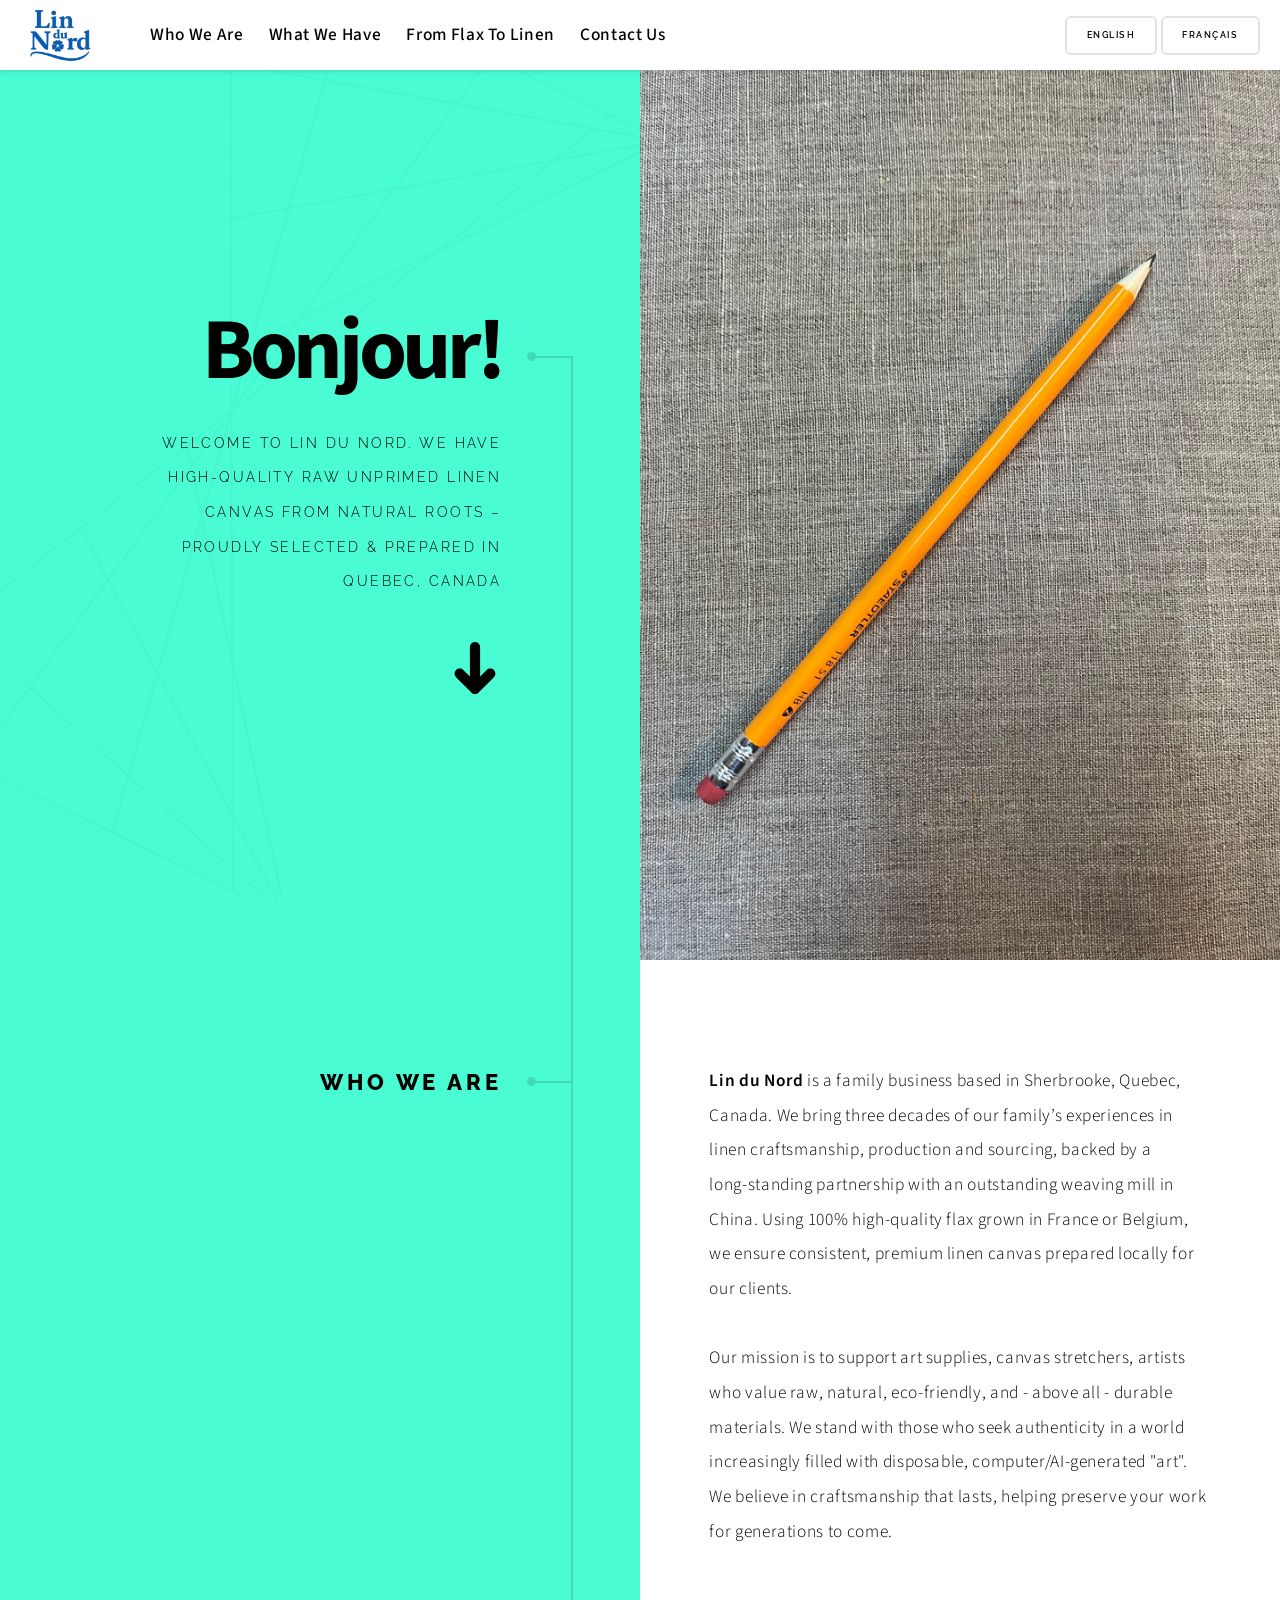
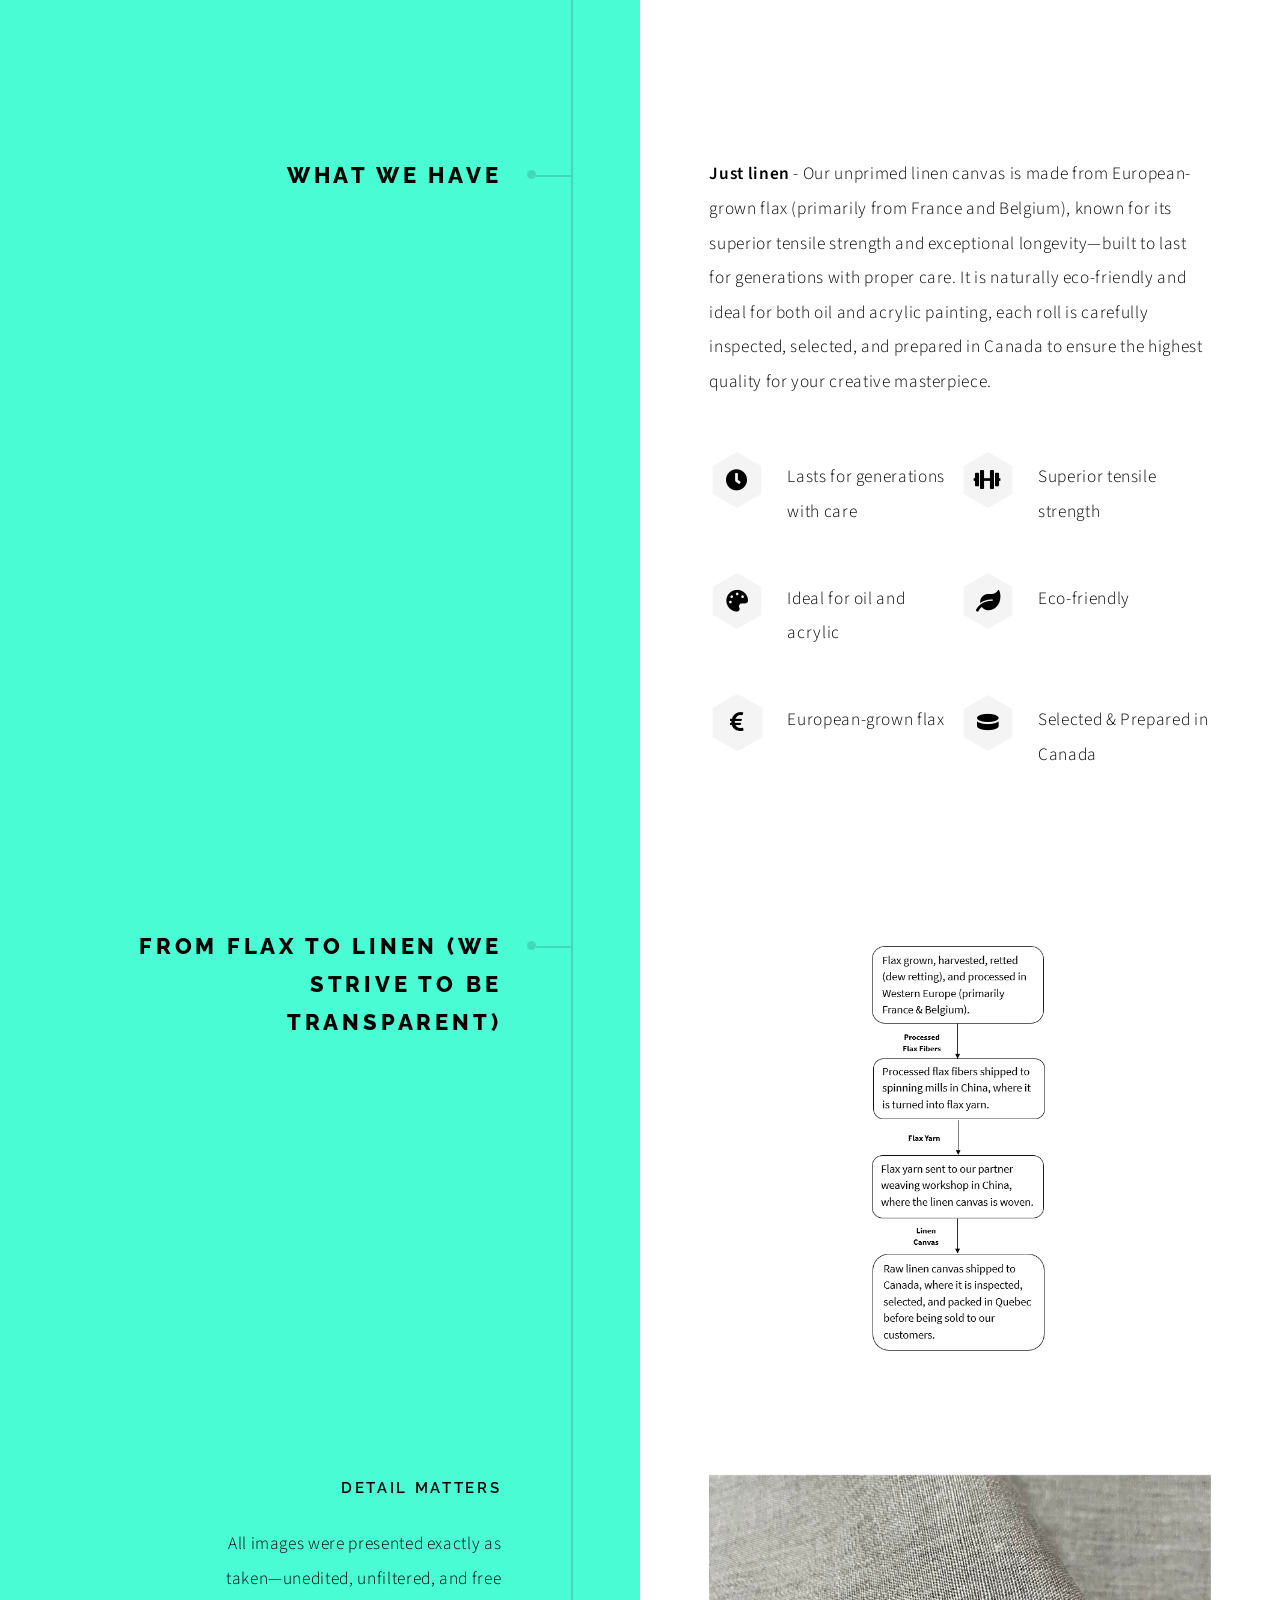
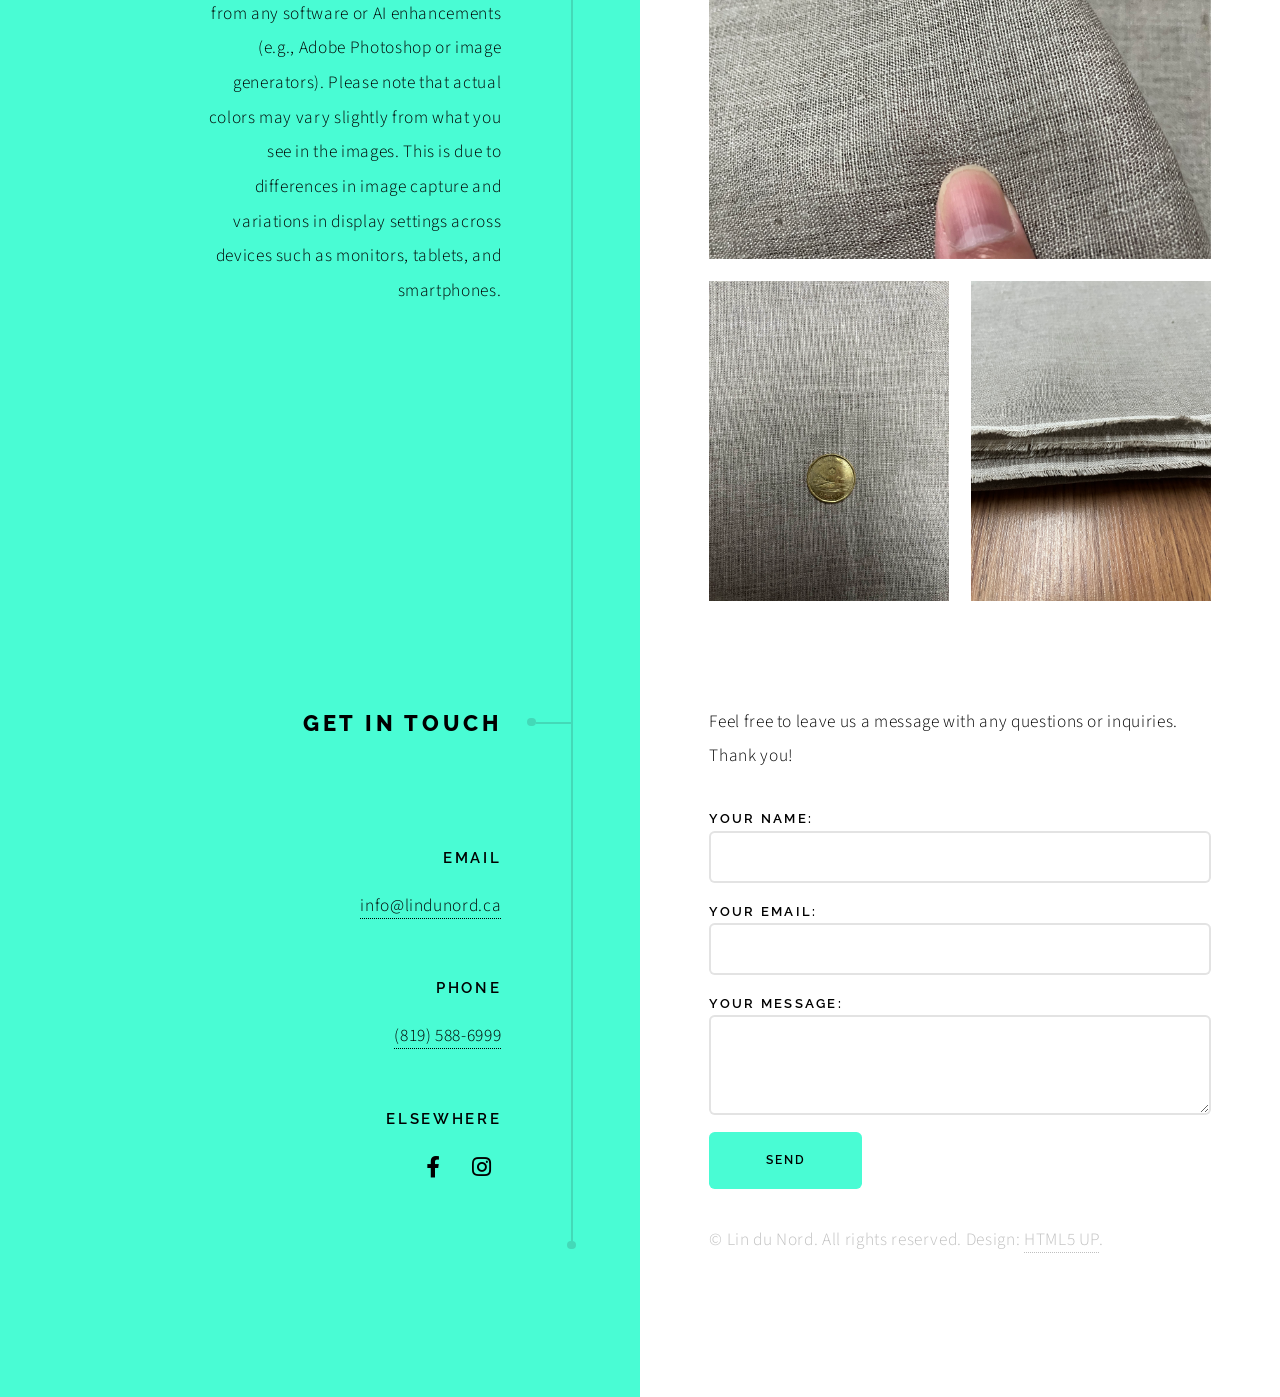
==== index.html @ affd6273 "Replace image link in gallery with new image" ====
<!DOCTYPE HTML>
<!--
	Paradigm Shift by HTML5 UP
	html5up.net | @ajlkn
	Free for personal and commercial use under the CCA 3.0 license (html5up.net/license)
-->
<html>
	<head>
		<title>Lin du Nord</title>
		<meta charset="utf-8" />
		<meta name="viewport" content="width=device-width, initial-scale=1, user-scalable=no" />
		<meta name="description" content="High quality linen canvas selected in Quebec, Canada" />
		<meta name="keywords" content="linen, canvas, artists, Sherbrooke, ecological, natural, Quebec, Canada, art supplies" />
		<link rel="stylesheet" href="assets/css/main.css" />
		<link rel="icon" type="image/png" href="images/favicon.png" />
	</head>
	<body class="is-preload">

		<!-- Sticky Header -->
		<header id="top-banner" style="position: fixed; top: 0; left: 0; right: 0; background: white; z-index: 9999; display: flex; justify-content: space-between; align-items: center; padding: 10px 20px; height: 70px; box-shadow: 0 2px 5px rgba(0,0,0,0.1);">
		<!-- Left: Logo + Nav -->
		<div style="display: flex; align-items: center; gap: 50px;">
			<a href="#top" style="text-decoration: none; border-bottom: none;"><img src="images/logo.png" alt="Lin du Nord" style="height: 80px; margin-top: 20px;"></a>
			
			<nav class="main-nav" style="display: flex; gap: 25px;">
			<a href="#whoweare" class="nav-link">Who We Are</a>
			<a href="#whatwehave" class="nav-link">What We Have</a>
			<!-- <a href="products.html" class="nav-link">Online Boutique</a> -->
			<a href="#process" class="nav-link">From Flax To Linen</a>
			<a href="#contact" class="nav-link">Contact Us</a>
			</nav>
		</div>

		<!-- Right: Language Switch -->
		<div>
			<a href="index.html" class="button small">English</a>
			<a href="index_fr.html" class="button small">Français</a>
		</div>
		</header>




		<!-- Wrapper -->
			<div id="wrapper">

				<!-- Intro -->
					<section class="intro">
						<header>
							<h1>Bonjour!</h1>
							<p>Welcome to Lin du Nord. We have high-quality raw unprimed linen canvas from Natural Roots – Proudly selected & prepared in Quebec, Canada</p>
							<ul class="actions">
								<li><a href="#first" class="arrow scrolly"><span class="label">Next</span></a></li>
							</ul>
						</header>
						<div class="content">
							<a href = "images/LinDuNord_bg1.jpg" target="_blank">
								<span class="image fill" data-position="center"><img src="images/LinDuNord_bg1.jpg" alt="Lin du Nord Linen Canvas" title="Click to see big image"/></span>
							</a>
							
						</div>
					</section>

				<!-- Section -->
					<section id="first">
						<header>
							<h2 id = "whoweare">Who we are</h2>
						</header>
						<div class="content">
							<p><strong>Lin du Nord </strong>is a family business based in Sherbrooke, Quebec, Canada. We bring three decades of our family’s experiences in linen craftsmanship, production and sourcing, backed by a long‑standing partnership with an outstanding weaving mill in China. Using 100% high‑quality flax grown in France or Belgium, we ensure consistent, premium linen canvas prepared locally for our clients.<br><br>
								Our mission is to support art supplies, canvas stretchers, artists who value raw, natural, eco-friendly, and - above all - durable materials. We stand with those who seek authenticity in a world increasingly filled with disposable, computer/AI-generated "art". We believe in craftsmanship that lasts, helping preserve your work for generations to come.</p>
							<span class="image main"><img src="images/linen4.jpg" alt="" /></span>
						</div>
					</section>

				<!-- Section -->
					<section>
						<header>
							<h2 id = "whatwehave">What we have</h2>
						</header>
						<div class="content">
							<p><strong>Just linen</strong> - Our unprimed linen canvas is made from European-grown flax (primarily from France and Belgium), known for its superior tensile strength and exceptional longevity—built to last for generations with proper care.
								It is naturally eco-friendly and ideal for both oil and acrylic painting, each roll is carefully inspected, selected, and prepared in Canada to ensure the highest quality for your creative masterpiece.
							</p>
							<ul class="feature-icons">
								<li class="icon solid fa-clock">Lasts for generations with care</li>
								<li class="icon solid fa-dumbbell">Superior tensile strength</li>
								<li class="icon solid fa-palette">Ideal for oil and acrylic</li>
								<li class="icon solid fa-leaf">Eco-friendly</li>
								<li class="icon solid fa-euro-sign">European-grown flax </li>
								<li class="icon solid fa-hockey-puck">Selected & Prepared in Canada</li>
							</ul>
						</div>
					</section>

				<!-- Section -->
					<section>
						<header>
							<h2 id = "process">From flax to linen (we strive to be transparent)</h2>
						</header>
						<div class="content">
							    <span class="image main">
									<img src="images/process_en.png" alt="Our transparent linen process" />
								</span>

							<!-- Section -->
								<section>
									<header>
										<h3>Detail Matters</h3>
										<p>All images were presented exactly as taken—unedited, unfiltered, and free from any software or AI enhancements (e.g., Adobe Photoshop or image generators).
											Please note that actual colors may vary slightly from what you see in the images. This is due to differences in image capture and variations in display settings across devices such as monitors, tablets, and smartphones.
										</p>
									</header>
									<div class="content">
										<div class="gallery">
											<a href="images/gallery/fulls/linen1.jpg" class="landscape"><img src="images/gallery/thumbs/linen1.jpg" alt="" /></a>
											<a href="images/gallery/fulls/linen4.jpg"><img src="images/gallery/thumbs/linen4.jpg" alt="" /></a>
											<a href="images/gallery/fulls/linen5.jpg"><img src="images/gallery/thumbs/linen5.jpg" alt="" /></a>
											<!-- <a href="images/gallery/fulls/04.jpg" class="landscape"><img src="images/gallery/thumbs/04.jpg" alt="" /></a> -->
										</div>
									</div>
								</section>

							<!-- Section -->
								<!-- <section>
									<header>
										<h3>Nisl consequat</h3>
										<p>Aenean ornare velit lacus, ac varius enim ullamcorper eu. Proin aliquam sed facilisis ante interdum congue. Integer mollis, nisl amet convallis, porttitor magna ullamcorper, amet mauris. Ut magna finibus nisi nec lacinia ipsum maximus.</p>
									</header>
									<div class="content">
										<div class="gallery">
											<a href="images/gallery/fulls/05.jpg" class="landscape"><img src="images/gallery/thumbs/05.jpg" alt="" /></a>
											<a href="images/gallery/fulls/06.jpg"><img src="images/gallery/thumbs/06.jpg" alt="" /></a>
											<a href="images/gallery/fulls/07.jpg"><img src="images/gallery/thumbs/07.jpg" alt="" /></a>
										</div>
									</div>
								</section> -->

							<!-- Section -->
								<!-- <section>
									<header>
										<h3>Lorem gravida</h3>
										<p>Proin aliquam facilisis ante interdum. Sed nulla amet lorem feugiat tempus aenean ornare velit lacus, ac varius sed enim lorem ullamcorper dolore.  ac varius enim lorem ullamcorper dolore. Proin aliquam facilisis.</p>
									</header>
									<div class="content">
										<div class="gallery">
											<a href="images/gallery/fulls/08.jpg" class="portrait"><img src="images/gallery/thumbs/08.jpg" alt="" /></a>
											<a href="images/gallery/fulls/09.jpg" class="portrait"><img src="images/gallery/thumbs/09.jpg" alt="" /></a>
											<a href="images/gallery/fulls/10.jpg" class="landscape"><img src="images/gallery/thumbs/10.jpg" alt="" /></a>
										</div>
									</div>
								</section> -->

						</div>
					</section>

				<!-- Section -->
					<!-- <section>
						<header>
							<h2>What's next?</h2>
						</header>
						<div class="content">
							<p><strong>Thanks</strong>
							for scrolling this far! Not sure what to do next? You can click “Contact Us” below to send us a message with any questions — or simply place your order when you're ready.
							</p>
							<ul class="actions">
								<li><a href="mailto:lindunord.service@gmail.com" class="button primary large">Contact Us</a></li>
								<li><a href="products.html" class="button primary large">Online Boutique</a></li>
							</ul>
						</div>
					</section> -->

				<!-- Elements -->
				<!--
					<section>
						<header>
							<h2>Elements</h2>
						</header>
						<div class="content">

							<section>
								<header>
									<h3>Text</h3>
								</header>
								<div class="content">
									<p>This is <b>bold</b> and this is <strong>strong</strong>. This is <i>italic</i> and this is <em>emphasized</em>.
									This is <sup>superscript</sup> text and this is <sub>subscript</sub> text.
									This is <u>underlined</u> and this is code: <code>for (;;) { ... }</code>. Finally, <a href="#">this is a link</a>.</p>
									<hr />
									<h2>Heading Level 2</h2>
									<h3>Heading Level 3</h3>
									<h4>Heading Level 4</h4>
									<h5>Heading Level 5</h5>
									<hr />
									<h5>Blockquote</h5>
									<blockquote>Fringilla nisl. Donec accumsan interdum nisi, quis tincidunt felis sagittis eget tempus euismod. Vestibulum ante ipsum primis in faucibus vestibulum. Blandit adipiscing eu felis iaculis volutpat ac adipiscing accumsan faucibus. Vestibulum ante ipsum primis in faucibus lorem ipsum dolor sit amet nullam adipiscing eu felis.</blockquote>
									<h5>Preformatted</h5>
									<pre><code>i = 0;

while (!deck.isInOrder()) {
  print 'Iteration ' + i;
  deck.shuffle();
  i++;
}

print 'Sorted in ' + i + ' iterations.';</code></pre>
								</div>
							</section>

							<section>
								<header>
									<h3>Lists</h3>
								</header>
								<div class="content">

									<h4>Unordered</h4>
									<ul>
										<li>Dolor pulvinar etiam.</li>
										<li>Sagittis adipiscing.</li>
										<li>Felis enim feugiat.</li>
									</ul>

									<h4>Alternate</h4>
									<ul class="alt">
										<li>Dolor pulvinar etiam.</li>
										<li>Sagittis adipiscing.</li>
										<li>Felis enim feugiat.</li>
									</ul>

									<h4>Ordered</h4>
									<ol>
										<li>Dolor pulvinar etiam.</li>
										<li>Etiam vel felis viverra.</li>
										<li>Felis enim feugiat.</li>
										<li>Dolor pulvinar etiam.</li>
										<li>Etiam vel felis lorem.</li>
										<li>Felis enim et feugiat.</li>
									</ol>
									<h4>Icons</h4>
									<ul class="icons">
										<li><a href="#" class="icon brands fa-twitter"><span class="label">Twitter</span></a></li>
										<li><a href="#" class="icon brands fa-facebook-f"><span class="label">Facebook</span></a></li>
										<li><a href="#" class="icon brands fa-instagram"><span class="label">Instagram</span></a></li>
										<li><a href="#" class="icon brands fa-github"><span class="label">Github</span></a></li>
									</ul>

									<h4>Actions</h4>
									<ul class="actions">
										<li><a href="#" class="button primary">Default</a></li>
										<li><a href="#" class="button">Default</a></li>
									</ul>
									<ul class="actions stacked">
										<li><a href="#" class="button primary">Default</a></li>
										<li><a href="#" class="button">Default</a></li>
									</ul>
								</div>
							</section>

							<section>
								<header>
									<h3>Table</h3>
								</header>
								<div class="content">
									<h4>Default</h4>
									<div class="table-wrapper">
										<table>
											<thead>
												<tr>
													<th>Name</th>
													<th>Description</th>
													<th>Price</th>
												</tr>
											</thead>
											<tbody>
												<tr>
													<td>Item One</td>
													<td>Ante turpis integer aliquet porttitor.</td>
													<td>29.99</td>
												</tr>
												<tr>
													<td>Item Two</td>
													<td>Vis ac commodo adipiscing arcu aliquet.</td>
													<td>19.99</td>
												</tr>
												<tr>
													<td>Item Three</td>
													<td> Morbi faucibus arcu accumsan lorem.</td>
													<td>29.99</td>
												</tr>
												<tr>
													<td>Item Four</td>
													<td>Vitae integer tempus condimentum.</td>
													<td>19.99</td>
												</tr>
												<tr>
													<td>Item Five</td>
													<td>Ante turpis integer aliquet porttitor.</td>
													<td>29.99</td>
												</tr>
											</tbody>
											<tfoot>
												<tr>
													<td colspan="2"></td>
													<td>100.00</td>
												</tr>
											</tfoot>
										</table>
									</div>

									<h4>Alternate</h4>
									<div class="table-wrapper">
										<table class="alt">
											<thead>
												<tr>
													<th>Name</th>
													<th>Description</th>
													<th>Price</th>
												</tr>
											</thead>
											<tbody>
												<tr>
													<td>Item One</td>
													<td>Ante turpis integer aliquet porttitor.</td>
													<td>29.99</td>
												</tr>
												<tr>
													<td>Item Two</td>
													<td>Vis ac commodo adipiscing arcu aliquet.</td>
													<td>19.99</td>
												</tr>
												<tr>
													<td>Item Three</td>
													<td> Morbi faucibus arcu accumsan lorem.</td>
													<td>29.99</td>
												</tr>
												<tr>
													<td>Item Four</td>
													<td>Vitae integer tempus condimentum.</td>
													<td>19.99</td>
												</tr>
												<tr>
													<td>Item Five</td>
													<td>Ante turpis integer aliquet porttitor.</td>
													<td>29.99</td>
												</tr>
											</tbody>
											<tfoot>
												<tr>
													<td colspan="2"></td>
													<td>100.00</td>
												</tr>
											</tfoot>
										</table>
									</div>
								</div>
							</section>

							<section>
								<header>
									<h3>Buttons</h3>
								</header>
								<div class="content">
									<ul class="actions">
										<li><a href="#" class="button primary">Primary</a></li>
										<li><a href="#" class="button">Default</a></li>
									</ul>
									<ul class="actions">
										<li><a href="#" class="button large">Large</a></li>
										<li><a href="#" class="button">Default</a></li>
										<li><a href="#" class="button small">Small</a></li>
									</ul>
									<ul class="actions">
										<li><a href="#" class="button primary icon solid fa-download">Icon</a></li>
										<li><a href="#" class="button icon solid fa-download">Icon</a></li>
									</ul>
									<ul class="actions">
										<li><span class="button primary disabled">Disabled</span></li>
										<li><span class="button disabled">Disabled</span></li>
									</ul>
								</div>
							</section>

							<section>
								<header>
									<h3>Form</h3>
								</header>
								<div class="content">
									<form method="post" action="#">
										<div class="fields">
											<div class="field half">
												<label for="demo-name">Name</label>
												<input type="text" name="demo-name" id="demo-name" value="" placeholder="Jane Doe" />
											</div>
											<div class="field half">
												<label for="demo-email">Email</label>
												<input type="email" name="demo-email" id="demo-email" value="" placeholder="jane@untitled.tld" />
											</div>
											<div class="field">
												<label for="demo-category">Category</label>
												<select name="demo-category" id="demo-category">
													<option value="">-</option>
													<option value="1">Manufacturing</option>
													<option value="1">Shipping</option>
													<option value="1">Administration</option>
													<option value="1">Human Resources</option>
												</select>
											</div>
											<div class="field half">
												<input type="radio" id="demo-priority-low" name="demo-priority" checked>
												<label for="demo-priority-low">Low</label>
											</div>
											<div class="field half">
												<input type="radio" id="demo-priority-high" name="demo-priority">
												<label for="demo-priority-high">High</label>
											</div>
											<div class="field half">
												<input type="checkbox" id="demo-copy" name="demo-copy">
												<label for="demo-copy">Email me a copy</label>
											</div>
											<div class="field half">
												<input type="checkbox" id="demo-human" name="demo-human" checked>
												<label for="demo-human">Not a robot</label>
											</div>
											<div class="field">
												<label for="demo-message">Message</label>
												<textarea name="demo-message" id="demo-message" placeholder="Enter your message" rows="6"></textarea>
											</div>
										</div>
										<ul class="actions">
											<li><input type="submit" value="Send Message" class="primary" /></li>
											<li><input type="reset" value="Reset" /></li>
										</ul>
									</form>
								</div>
							</section>

						</div>
					</section>
				-->

				<!-- Section -->
					<section>
						<header>
							<h2 id = "contact">Get in touch</h2>
						</header>
						<div class="content">
							<p>Feel free to leave us a message with any questions or inquiries. Thank you!</p>
							<!-- <form>
								<div class="fields">
									<div class="field half">
										<input type="text" name="name" id="name" placeholder="Name" />
									</div>
									<div class="field half">
										<input type="email" name="email" id="email" placeholder="Email" />
									</div>
									<div class="field">
										<textarea name="message" id="message" placeholder="Message" rows="7"></textarea>
									</div>
								</div>
								<ul class="actions">
									<li><input type="submit" value="Send Message" class="button primary" /></li>
								</ul>
							</form> -->
							<!-- <iframe src="https://www.google.com/maps/embed?pb=!1m18!1m12!1m3!1d700.7627085769049!2d-71.86859618032904!3d45.367969240386614!2m3!1f0!2f0!3f0!3m2!1i1024!2i768!4f13.1!3m3!1m2!1s0x4cb7b2b540824373%3A0xabcb1c508fcff8c4!2sSherbrooke%2C%20QC%20J1M%201S6!5e0!3m2!1sen!2sca!4v1753590660611!5m2!1sen!2sca"   style="border:0;" allowfullscreen="" loading="lazy" referrerpolicy="no-referrer-when-downgrade"></iframe> -->
							 


							<!-- modify this form HTML and place wherever you want your form -->
							<form
							action="https://formspree.io/f/mvznwggr"
							method="POST"
							>
							<label>
								Your name:
								<input type="text" name="name">
							</label>
							<label>
								Your email:
								<input type="email" name="email">
							</label>
							<label>
								Your message:
								<textarea name="message"></textarea>
							</label>
							<!-- your other form fields go here -->
							<button type="submit" class="button primary large">Send</button>
							</form>
						</div>
						<footer>
							<ul class="items">
								<li>
									<h3>Email</h3>
									<a href="mailto: info@lindunord.ca">info@lindunord.ca</a>
								</li>
								<li>
									<h3>Phone</h3>
									<a href="#">(819) 588-6999</a>
								</li>
								<li>
									<h3>Elsewhere</h3>
									<ul class="icons">
										<!-- <li><a href="#" class="icon brands fa-twitter"><span class="label">Twitter</span></a></li> -->
										<li><a href="https://www.facebook.com/profile.php?id=61578016268495" class="icon brands fa-facebook-f"><span class="label">Facebook</span></a></li>
										<li><a href="#" class="icon brands fa-instagram"><span class="label">Instagram</span></a></li>
										<!-- <li><a href="#" class="icon brands fa-linkedin-in"><span class="label">LinkedIn</span></a></li> -->
										<!-- <li><a href="#" class="icon brands fa-github"><span class="label">GitHub</span></a></li>
										<li><a href="#" class="icon brands fa-codepen"><span class="label">Codepen</span></a></li> -->
									</ul>
								</li>
							</ul>
						</footer>
					</section>

				<!-- Copyright -->
					<div class="copyright">&copy; Lin du Nord. All rights reserved. Design: <a href="https://html5up.net">HTML5 UP</a>.</div>

			</div>

		<!-- Scripts -->
			<script src="assets/js/jquery.min.js"></script>
			<script src="assets/js/jquery.scrolly.min.js"></script>
			<script src="assets/js/browser.min.js"></script>
			<script src="assets/js/breakpoints.min.js"></script>
			<script src="assets/js/util.js"></script>
			<script src="assets/js/main.js"></script>

	</body>
</html>
---- assets/css/main.css ----
@import url(fontawesome-all.min.css);
@import url("https://fonts.googleapis.com/css?family=Source+Sans+Pro:300,600,700,300i,600i,700i|Raleway:600,800");

/*
	Paradigm Shift by HTML5 UP
	html5up.net | @ajlkn
	Free for personal and commercial use under the CCA 3.0 license (html5up.net/license)
*/

html, body, div, span, applet, object,
iframe, h1, h2, h3, h4, h5, h6, p, blockquote,
pre, a, abbr, acronym, address, big, cite,
code, del, dfn, em, img, ins, kbd, q, s, samp,
small, strike, strong, sub, sup, tt, var, b,
u, i, center, dl, dt, dd, ol, ul, li, fieldset,
form, label, legend, table, caption, tbody,
tfoot, thead, tr, th, td, article, aside,
canvas, details, embed, figure, figcaption,
footer, header, hgroup, menu, nav, output, ruby,
section, summary, time, mark, audio, video {
	margin: 0;
	padding: 0;
	border: 0;
	font-size: 100%;
	font: inherit;
	vertical-align: baseline;}

article, aside, details, figcaption, figure,
footer, header, hgroup, menu, nav, section {
	display: block;}

body {
	line-height: 1;
}

ol, ul {
	list-style: none;
}

blockquote, q {
	quotes: none;
}

	blockquote:before, blockquote:after, q:before, q:after {
		content: '';
		content: none;
	}

table {
	border-collapse: collapse;
	border-spacing: 0;
}

body {
	-webkit-text-size-adjust: none;
}

mark {
	background-color: transparent;
	color: inherit;
}

input::-moz-focus-inner {
	border: 0;
	padding: 0;
}

input, select, textarea {
	-moz-appearance: none;
	-webkit-appearance: none;
	-ms-appearance: none;
	appearance: none;
}

/* Basic */

	@-ms-viewport {
		width: device-width;
	}

	body {
		-ms-overflow-style: scrollbar;
	}

	@media screen and (max-width: 480px) {

		html, body {
			min-width: 320px;
		}

	}

	html {
		box-sizing: border-box;
	}

	*, *:before, *:after {
		box-sizing: inherit;
	}

	html {
		overflow-x: hidden;
	}

	body {
		background: #ffffff;
		overflow-x: hidden;
	}

		body.is-preload *, body.is-preload *:before, body.is-preload *:after {
			-moz-animation: none !important;
			-webkit-animation: none !important;
			-ms-animation: none !important;
			animation: none !important;
			-moz-transition: none !important;
			-webkit-transition: none !important;
			-ms-transition: none !important;
			transition: none !important;
		}

/* Typography */

	html {
		font-size: 18pt;
	}

		@media screen and (max-width: 1920px) {

			html {
				font-size: 13pt;
			}

		}

		@media screen and (max-width: 1152px) {

			html {
				font-size: 14pt;
			}

		}

		@media screen and (max-width: 736px) {

			html {
				font-size: 12pt;
			}

		}

		@media screen and (max-width: 480px) {

			html {
				font-size: 11pt;
			}

		}

	body {
		background-color: #ffffff;
		color: #000000;
	}

	body, input, select, textarea {
		color: #000000;
		font-family: "Source Sans Pro", Helvetica, sans-serif;
		font-size: 1rem;
		font-weight: 300;
		letter-spacing: 0.0375em;
		line-height: 2;
	}

	a {
		-moz-transition: border-bottom-color 0.25s ease-in-out;
		-webkit-transition: border-bottom-color 0.25s ease-in-out;
		-ms-transition: border-bottom-color 0.25s ease-in-out;
		transition: border-bottom-color 0.25s ease-in-out;
		text-decoration: none;
		color: #000000;
		border-bottom: dotted 1px;
	}

		a:hover {
			text-decoration: none;
			border-bottom-color: transparent;
		}

	strong, b {
		font-weight: 600;
		color: #000000;
	}

	em, i {
		font-style: italic;
	}

	p {
		margin: 0 0 2rem 0;
	}

	h1, h2, h3, h4, h5, h6 {
		color: #000000;
		font-family: "Raleway", Helvetica, sans-serif;
		font-weight: 600;
		letter-spacing: 0.175em;
		line-height: 1.75;
		margin: 0 0 1.5rem 0;
		text-transform: uppercase;
	}

		h1 a, h2 a, h3 a, h4 a, h5 a, h6 a {
			color: inherit;
			text-decoration: none;
		}

	h1 {
		font-family: "Source Sans Pro", Helvetica, sans-serif;
		font-size: 5rem;
		font-weight: 700;
		letter-spacing: -0.05em;
		line-height: 1.1;
		margin: 0 0 1.5rem 0;
		text-transform: none;
	}

	h2 {
		font-size: 1.25rem;
		font-weight: 800;
		margin: 0 0 2rem 0;
	}

	h3 {
		font-size: 0.875rem;
	}

	h4 {
		font-size: 0.875rem;
	}

	h5 {
		font-size: 0.75rem;
	}

	h6 {
		font-size: 0.625rem;
	}

	@media screen and (max-width: 736px) {

		h1 {
			font-size: 4.5rem;
			line-height: 1.1;
		}

		h2 {
			font-size: 1.25rem;
			line-height: 1.7;
		}

		h3 {
			font-size: 0.9rem;
		}

		h4 {
			font-size: 0.75rem;
		}

		h5 {
			font-size: 0.675rem;
		}

	}

	@media screen and (max-width: 360px) {

		h1 {
			font-size: 3.75rem;
		}

		h2 {
			font-size: 1.125rem;
		}

		h3 {
			font-size: 0.8rem;
		}

		h4 {
			font-size: 0.675rem;
		}

		h5 {
			font-size: 0.675rem;
		}

	}

	sub {
		font-size: 0.8rem;
		position: relative;
		top: 0.5rem;
	}

	sup {
		font-size: 0.8rem;
		position: relative;
		top: -0.5rem;
	}

	blockquote {
		border-left: solid 0.5rem rgba(144, 144, 144, 0.25);
		font-style: italic;
		margin: 0 0 2rem 0;
		padding: 1rem 0 1rem 2rem;
	}

	code {
		background: rgba(144, 144, 144, 0.1);
		border-radius: 0.325rem;
		font-family: "Courier New", monospace;
		font-size: 0.9rem;
		margin: 0 0.25rem;
		padding: 0.25rem 0.65rem;
	}

	pre {
		-webkit-overflow-scrolling: touch;
		font-family: "Courier New", monospace;
		font-size: 0.9rem;
		margin: 0 0 2rem 0;
		width: 100%;
	}

		pre code {
			display: block;
			line-height: 1.75;
			padding: 1rem 1.5rem;
			overflow-x: auto;
		}

	hr {
		border: 0;
		border-bottom: solid 2px rgba(144, 144, 144, 0.25);
		margin: 3rem 0;
	}

		hr.major {
			margin: 5rem 0;
		}

		@media screen and (max-width: 736px) {

			hr.major {
				margin: 3rem 0;
			}

		}

/* Row */

	.row {
		display: flex;
		flex-wrap: wrap;
		box-sizing: border-box;
		align-items: stretch;
	}

		.row > * {
			box-sizing: border-box;
		}

		.row.gtr-uniform > * > :last-child {
			margin-bottom: 0;
		}

		.row.aln-left {
			justify-content: flex-start;
		}

		.row.aln-center {
			justify-content: center;
		}

		.row.aln-right {
			justify-content: flex-end;
		}

		.row.aln-top {
			align-items: flex-start;
		}

		.row.aln-middle {
			align-items: center;
		}

		.row.aln-bottom {
			align-items: flex-end;
		}

		.row > .imp {
			order: -1;
		}

		.row > .col-1 {
			width: 8.33333%;
		}

		.row > .off-1 {
			margin-left: 8.33333%;
		}

		.row > .col-2 {
			width: 16.66667%;
		}

		.row > .off-2 {
			margin-left: 16.66667%;
		}

		.row > .col-3 {
			width: 25%;
		}

		.row > .off-3 {
			margin-left: 25%;
		}

		.row > .col-4 {
			width: 33.33333%;
		}

		.row > .off-4 {
			margin-left: 33.33333%;
		}

		.row > .col-5 {
			width: 41.66667%;
		}

		.row > .off-5 {
			margin-left: 41.66667%;
		}

		.row > .col-6 {
			width: 50%;
		}

		.row > .off-6 {
			margin-left: 50%;
		}

		.row > .col-7 {
			width: 58.33333%;
		}

		.row > .off-7 {
			margin-left: 58.33333%;
		}

		.row > .col-8 {
			width: 66.66667%;
		}

		.row > .off-8 {
			margin-left: 66.66667%;
		}

		.row > .col-9 {
			width: 75%;
		}

		.row > .off-9 {
			margin-left: 75%;
		}

		.row > .col-10 {
			width: 83.33333%;
		}

		.row > .off-10 {
			margin-left: 83.33333%;
		}

		.row > .col-11 {
			width: 91.66667%;
		}

		.row > .off-11 {
			margin-left: 91.66667%;
		}

		.row > .col-12 {
			width: 100%;
		}

		.row > .off-12 {
			margin-left: 100%;
		}

		.row.gtr-0 {
			margin-top: 0;
			margin-left: 0rem;
		}

			.row.gtr-0 > * {
				padding: 0 0 0 0rem;
			}

			.row.gtr-0.gtr-uniform {
				margin-top: 0rem;
			}

				.row.gtr-0.gtr-uniform > * {
					padding-top: 0rem;
				}

		.row.gtr-25 {
			margin-top: 0;
			margin-left: -0.5rem;
		}

			.row.gtr-25 > * {
				padding: 0 0 0 0.5rem;
			}

			.row.gtr-25.gtr-uniform {
				margin-top: -0.5rem;
			}

				.row.gtr-25.gtr-uniform > * {
					padding-top: 0.5rem;
				}

		.row.gtr-50 {
			margin-top: 0;
			margin-left: -1rem;
		}

			.row.gtr-50 > * {
				padding: 0 0 0 1rem;
			}

			.row.gtr-50.gtr-uniform {
				margin-top: -1rem;
			}

				.row.gtr-50.gtr-uniform > * {
					padding-top: 1rem;
				}

		.row {
			margin-top: 0;
			margin-left: -2rem;
		}

			.row > * {
				padding: 0 0 0 2rem;
			}

			.row.gtr-uniform {
				margin-top: -2rem;
			}

				.row.gtr-uniform > * {
					padding-top: 2rem;
				}

		.row.gtr-150 {
			margin-top: 0;
			margin-left: -3rem;
		}

			.row.gtr-150 > * {
				padding: 0 0 0 3rem;
			}

			.row.gtr-150.gtr-uniform {
				margin-top: -3rem;
			}

				.row.gtr-150.gtr-uniform > * {
					padding-top: 3rem;
				}

		.row.gtr-200 {
			margin-top: 0;
			margin-left: -4rem;
		}

			.row.gtr-200 > * {
				padding: 0 0 0 4rem;
			}

			.row.gtr-200.gtr-uniform {
				margin-top: -4rem;
			}

				.row.gtr-200.gtr-uniform > * {
					padding-top: 4rem;
				}

		@media screen and (max-width: 1920px) {

			.row {
				display: flex;
				flex-wrap: wrap;
				box-sizing: border-box;
				align-items: stretch;
			}

				.row > * {
					box-sizing: border-box;
				}

				.row.gtr-uniform > * > :last-child {
					margin-bottom: 0;
				}

				.row.aln-left {
					justify-content: flex-start;
				}

				.row.aln-center {
					justify-content: center;
				}

				.row.aln-right {
					justify-content: flex-end;
				}

				.row.aln-top {
					align-items: flex-start;
				}

				.row.aln-middle {
					align-items: center;
				}

				.row.aln-bottom {
					align-items: flex-end;
				}

				.row > .imp-xlarge {
					order: -1;
				}

				.row > .col-1-xlarge {
					width: 8.33333%;
				}

				.row > .off-1-xlarge {
					margin-left: 8.33333%;
				}

				.row > .col-2-xlarge {
					width: 16.66667%;
				}

				.row > .off-2-xlarge {
					margin-left: 16.66667%;
				}

				.row > .col-3-xlarge {
					width: 25%;
				}

				.row > .off-3-xlarge {
					margin-left: 25%;
				}

				.row > .col-4-xlarge {
					width: 33.33333%;
				}

				.row > .off-4-xlarge {
					margin-left: 33.33333%;
				}

				.row > .col-5-xlarge {
					width: 41.66667%;
				}

				.row > .off-5-xlarge {
					margin-left: 41.66667%;
				}

				.row > .col-6-xlarge {
					width: 50%;
				}

				.row > .off-6-xlarge {
					margin-left: 50%;
				}

				.row > .col-7-xlarge {
					width: 58.33333%;
				}

				.row > .off-7-xlarge {
					margin-left: 58.33333%;
				}

				.row > .col-8-xlarge {
					width: 66.66667%;
				}

				.row > .off-8-xlarge {
					margin-left: 66.66667%;
				}

				.row > .col-9-xlarge {
					width: 75%;
				}

				.row > .off-9-xlarge {
					margin-left: 75%;
				}

				.row > .col-10-xlarge {
					width: 83.33333%;
				}

				.row > .off-10-xlarge {
					margin-left: 83.33333%;
				}

				.row > .col-11-xlarge {
					width: 91.66667%;
				}

				.row > .off-11-xlarge {
					margin-left: 91.66667%;
				}

				.row > .col-12-xlarge {
					width: 100%;
				}

				.row > .off-12-xlarge {
					margin-left: 100%;
				}

				.row.gtr-0 {
					margin-top: 0;
					margin-left: 0rem;
				}

					.row.gtr-0 > * {
						padding: 0 0 0 0rem;
					}

					.row.gtr-0.gtr-uniform {
						margin-top: 0rem;
					}

						.row.gtr-0.gtr-uniform > * {
							padding-top: 0rem;
						}

				.row.gtr-25 {
					margin-top: 0;
					margin-left: -0.5rem;
				}

					.row.gtr-25 > * {
						padding: 0 0 0 0.5rem;
					}

					.row.gtr-25.gtr-uniform {
						margin-top: -0.5rem;
					}

						.row.gtr-25.gtr-uniform > * {
							padding-top: 0.5rem;
						}

				.row.gtr-50 {
					margin-top: 0;
					margin-left: -1rem;
				}

					.row.gtr-50 > * {
						padding: 0 0 0 1rem;
					}

					.row.gtr-50.gtr-uniform {
						margin-top: -1rem;
					}

						.row.gtr-50.gtr-uniform > * {
							padding-top: 1rem;
						}

				.row {
					margin-top: 0;
					margin-left: -2rem;
				}

					.row > * {
						padding: 0 0 0 2rem;
					}

					.row.gtr-uniform {
						margin-top: -2rem;
					}

						.row.gtr-uniform > * {
							padding-top: 2rem;
						}

				.row.gtr-150 {
					margin-top: 0;
					margin-left: -3rem;
				}

					.row.gtr-150 > * {
						padding: 0 0 0 3rem;
					}

					.row.gtr-150.gtr-uniform {
						margin-top: -3rem;
					}

						.row.gtr-150.gtr-uniform > * {
							padding-top: 3rem;
						}

				.row.gtr-200 {
					margin-top: 0;
					margin-left: -4rem;
				}

					.row.gtr-200 > * {
						padding: 0 0 0 4rem;
					}

					.row.gtr-200.gtr-uniform {
						margin-top: -4rem;
					}

						.row.gtr-200.gtr-uniform > * {
							padding-top: 4rem;
						}

		}

		@media screen and (max-width: 1280px) {

			.row {
				display: flex;
				flex-wrap: wrap;
				box-sizing: border-box;
				align-items: stretch;
			}

				.row > * {
					box-sizing: border-box;
				}

				.row.gtr-uniform > * > :last-child {
					margin-bottom: 0;
				}

				.row.aln-left {
					justify-content: flex-start;
				}

				.row.aln-center {
					justify-content: center;
				}

				.row.aln-right {
					justify-content: flex-end;
				}

				.row.aln-top {
					align-items: flex-start;
				}

				.row.aln-middle {
					align-items: center;
				}

				.row.aln-bottom {
					align-items: flex-end;
				}

				.row > .imp-large {
					order: -1;
				}

				.row > .col-1-large {
					width: 8.33333%;
				}

				.row > .off-1-large {
					margin-left: 8.33333%;
				}

				.row > .col-2-large {
					width: 16.66667%;
				}

				.row > .off-2-large {
					margin-left: 16.66667%;
				}

				.row > .col-3-large {
					width: 25%;
				}

				.row > .off-3-large {
					margin-left: 25%;
				}

				.row > .col-4-large {
					width: 33.33333%;
				}

				.row > .off-4-large {
					margin-left: 33.33333%;
				}

				.row > .col-5-large {
					width: 41.66667%;
				}

				.row > .off-5-large {
					margin-left: 41.66667%;
				}

				.row > .col-6-large {
					width: 50%;
				}

				.row > .off-6-large {
					margin-left: 50%;
				}

				.row > .col-7-large {
					width: 58.33333%;
				}

				.row > .off-7-large {
					margin-left: 58.33333%;
				}

				.row > .col-8-large {
					width: 66.66667%;
				}

				.row > .off-8-large {
					margin-left: 66.66667%;
				}

				.row > .col-9-large {
					width: 75%;
				}

				.row > .off-9-large {
					margin-left: 75%;
				}

				.row > .col-10-large {
					width: 83.33333%;
				}

				.row > .off-10-large {
					margin-left: 83.33333%;
				}

				.row > .col-11-large {
					width: 91.66667%;
				}

				.row > .off-11-large {
					margin-left: 91.66667%;
				}

				.row > .col-12-large {
					width: 100%;
				}

				.row > .off-12-large {
					margin-left: 100%;
				}

				.row.gtr-0 {
					margin-top: 0;
					margin-left: 0rem;
				}

					.row.gtr-0 > * {
						padding: 0 0 0 0rem;
					}

					.row.gtr-0.gtr-uniform {
						margin-top: 0rem;
					}

						.row.gtr-0.gtr-uniform > * {
							padding-top: 0rem;
						}

				.row.gtr-25 {
					margin-top: 0;
					margin-left: -0.375rem;
				}

					.row.gtr-25 > * {
						padding: 0 0 0 0.375rem;
					}

					.row.gtr-25.gtr-uniform {
						margin-top: -0.375rem;
					}

						.row.gtr-25.gtr-uniform > * {
							padding-top: 0.375rem;
						}

				.row.gtr-50 {
					margin-top: 0;
					margin-left: -0.75rem;
				}

					.row.gtr-50 > * {
						padding: 0 0 0 0.75rem;
					}

					.row.gtr-50.gtr-uniform {
						margin-top: -0.75rem;
					}

						.row.gtr-50.gtr-uniform > * {
							padding-top: 0.75rem;
						}

				.row {
					margin-top: 0;
					margin-left: -1.5rem;
				}

					.row > * {
						padding: 0 0 0 1.5rem;
					}

					.row.gtr-uniform {
						margin-top: -1.5rem;
					}

						.row.gtr-uniform > * {
							padding-top: 1.5rem;
						}

				.row.gtr-150 {
					margin-top: 0;
					margin-left: -2.25rem;
				}

					.row.gtr-150 > * {
						padding: 0 0 0 2.25rem;
					}

					.row.gtr-150.gtr-uniform {
						margin-top: -2.25rem;
					}

						.row.gtr-150.gtr-uniform > * {
							padding-top: 2.25rem;
						}

				.row.gtr-200 {
					margin-top: 0;
					margin-left: -3rem;
				}

					.row.gtr-200 > * {
						padding: 0 0 0 3rem;
					}

					.row.gtr-200.gtr-uniform {
						margin-top: -3rem;
					}

						.row.gtr-200.gtr-uniform > * {
							padding-top: 3rem;
						}

		}

		@media screen and (max-width: 1152px) {

			.row {
				display: flex;
				flex-wrap: wrap;
				box-sizing: border-box;
				align-items: stretch;
			}

				.row > * {
					box-sizing: border-box;
				}

				.row.gtr-uniform > * > :last-child {
					margin-bottom: 0;
				}

				.row.aln-left {
					justify-content: flex-start;
				}

				.row.aln-center {
					justify-content: center;
				}

				.row.aln-right {
					justify-content: flex-end;
				}

				.row.aln-top {
					align-items: flex-start;
				}

				.row.aln-middle {
					align-items: center;
				}

				.row.aln-bottom {
					align-items: flex-end;
				}

				.row > .imp-medium {
					order: -1;
				}

				.row > .col-1-medium {
					width: 8.33333%;
				}

				.row > .off-1-medium {
					margin-left: 8.33333%;
				}

				.row > .col-2-medium {
					width: 16.66667%;
				}

				.row > .off-2-medium {
					margin-left: 16.66667%;
				}

				.row > .col-3-medium {
					width: 25%;
				}

				.row > .off-3-medium {
					margin-left: 25%;
				}

				.row > .col-4-medium {
					width: 33.33333%;
				}

				.row > .off-4-medium {
					margin-left: 33.33333%;
				}

				.row > .col-5-medium {
					width: 41.66667%;
				}

				.row > .off-5-medium {
					margin-left: 41.66667%;
				}

				.row > .col-6-medium {
					width: 50%;
				}

				.row > .off-6-medium {
					margin-left: 50%;
				}

				.row > .col-7-medium {
					width: 58.33333%;
				}

				.row > .off-7-medium {
					margin-left: 58.33333%;
				}

				.row > .col-8-medium {
					width: 66.66667%;
				}

				.row > .off-8-medium {
					margin-left: 66.66667%;
				}

				.row > .col-9-medium {
					width: 75%;
				}

				.row > .off-9-medium {
					margin-left: 75%;
				}

				.row > .col-10-medium {
					width: 83.33333%;
				}

				.row > .off-10-medium {
					margin-left: 83.33333%;
				}

				.row > .col-11-medium {
					width: 91.66667%;
				}

				.row > .off-11-medium {
					margin-left: 91.66667%;
				}

				.row > .col-12-medium {
					width: 100%;
				}

				.row > .off-12-medium {
					margin-left: 100%;
				}

				.row.gtr-0 {
					margin-top: 0;
					margin-left: 0rem;
				}

					.row.gtr-0 > * {
						padding: 0 0 0 0rem;
					}

					.row.gtr-0.gtr-uniform {
						margin-top: 0rem;
					}

						.row.gtr-0.gtr-uniform > * {
							padding-top: 0rem;
						}

				.row.gtr-25 {
					margin-top: 0;
					margin-left: -0.375rem;
				}

					.row.gtr-25 > * {
						padding: 0 0 0 0.375rem;
					}

					.row.gtr-25.gtr-uniform {
						margin-top: -0.375rem;
					}

						.row.gtr-25.gtr-uniform > * {
							padding-top: 0.375rem;
						}

				.row.gtr-50 {
					margin-top: 0;
					margin-left: -0.75rem;
				}

					.row.gtr-50 > * {
						padding: 0 0 0 0.75rem;
					}

					.row.gtr-50.gtr-uniform {
						margin-top: -0.75rem;
					}

						.row.gtr-50.gtr-uniform > * {
							padding-top: 0.75rem;
						}

				.row {
					margin-top: 0;
					margin-left: -1.5rem;
				}

					.row > * {
						padding: 0 0 0 1.5rem;
					}

					.row.gtr-uniform {
						margin-top: -1.5rem;
					}

						.row.gtr-uniform > * {
							padding-top: 1.5rem;
						}

				.row.gtr-150 {
					margin-top: 0;
					margin-left: -2.25rem;
				}

					.row.gtr-150 > * {
						padding: 0 0 0 2.25rem;
					}

					.row.gtr-150.gtr-uniform {
						margin-top: -2.25rem;
					}

						.row.gtr-150.gtr-uniform > * {
							padding-top: 2.25rem;
						}

				.row.gtr-200 {
					margin-top: 0;
					margin-left: -3rem;
				}

					.row.gtr-200 > * {
						padding: 0 0 0 3rem;
					}

					.row.gtr-200.gtr-uniform {
						margin-top: -3rem;
					}

						.row.gtr-200.gtr-uniform > * {
							padding-top: 3rem;
						}

		}

		@media screen and (max-width: 736px) {

			.row {
				display: flex;
				flex-wrap: wrap;
				box-sizing: border-box;
				align-items: stretch;
			}

				.row > * {
					box-sizing: border-box;
				}

				.row.gtr-uniform > * > :last-child {
					margin-bottom: 0;
				}

				.row.aln-left {
					justify-content: flex-start;
				}

				.row.aln-center {
					justify-content: center;
				}

				.row.aln-right {
					justify-content: flex-end;
				}

				.row.aln-top {
					align-items: flex-start;
				}

				.row.aln-middle {
					align-items: center;
				}

				.row.aln-bottom {
					align-items: flex-end;
				}

				.row > .imp-small {
					order: -1;
				}

				.row > .col-1-small {
					width: 8.33333%;
				}

				.row > .off-1-small {
					margin-left: 8.33333%;
				}

				.row > .col-2-small {
					width: 16.66667%;
				}

				.row > .off-2-small {
					margin-left: 16.66667%;
				}

				.row > .col-3-small {
					width: 25%;
				}

				.row > .off-3-small {
					margin-left: 25%;
				}

				.row > .col-4-small {
					width: 33.33333%;
				}

				.row > .off-4-small {
					margin-left: 33.33333%;
				}

				.row > .col-5-small {
					width: 41.66667%;
				}

				.row > .off-5-small {
					margin-left: 41.66667%;
				}

				.row > .col-6-small {
					width: 50%;
				}

				.row > .off-6-small {
					margin-left: 50%;
				}

				.row > .col-7-small {
					width: 58.33333%;
				}

				.row > .off-7-small {
					margin-left: 58.33333%;
				}

				.row > .col-8-small {
					width: 66.66667%;
				}

				.row > .off-8-small {
					margin-left: 66.66667%;
				}

				.row > .col-9-small {
					width: 75%;
				}

				.row > .off-9-small {
					margin-left: 75%;
				}

				.row > .col-10-small {
					width: 83.33333%;
				}

				.row > .off-10-small {
					margin-left: 83.33333%;
				}

				.row > .col-11-small {
					width: 91.66667%;
				}

				.row > .off-11-small {
					margin-left: 91.66667%;
				}

				.row > .col-12-small {
					width: 100%;
				}

				.row > .off-12-small {
					margin-left: 100%;
				}

				.row.gtr-0 {
					margin-top: 0;
					margin-left: 0rem;
				}

					.row.gtr-0 > * {
						padding: 0 0 0 0rem;
					}

					.row.gtr-0.gtr-uniform {
						margin-top: 0rem;
					}

						.row.gtr-0.gtr-uniform > * {
							padding-top: 0rem;
						}

				.row.gtr-25 {
					margin-top: 0;
					margin-left: -0.3125rem;
				}

					.row.gtr-25 > * {
						padding: 0 0 0 0.3125rem;
					}

					.row.gtr-25.gtr-uniform {
						margin-top: -0.3125rem;
					}

						.row.gtr-25.gtr-uniform > * {
							padding-top: 0.3125rem;
						}

				.row.gtr-50 {
					margin-top: 0;
					margin-left: -0.625rem;
				}

					.row.gtr-50 > * {
						padding: 0 0 0 0.625rem;
					}

					.row.gtr-50.gtr-uniform {
						margin-top: -0.625rem;
					}

						.row.gtr-50.gtr-uniform > * {
							padding-top: 0.625rem;
						}

				.row {
					margin-top: 0;
					margin-left: -1.25rem;
				}

					.row > * {
						padding: 0 0 0 1.25rem;
					}

					.row.gtr-uniform {
						margin-top: -1.25rem;
					}

						.row.gtr-uniform > * {
							padding-top: 1.25rem;
						}

				.row.gtr-150 {
					margin-top: 0;
					margin-left: -1.875rem;
				}

					.row.gtr-150 > * {
						padding: 0 0 0 1.875rem;
					}

					.row.gtr-150.gtr-uniform {
						margin-top: -1.875rem;
					}

						.row.gtr-150.gtr-uniform > * {
							padding-top: 1.875rem;
						}

				.row.gtr-200 {
					margin-top: 0;
					margin-left: -2.5rem;
				}

					.row.gtr-200 > * {
						padding: 0 0 0 2.5rem;
					}

					.row.gtr-200.gtr-uniform {
						margin-top: -2.5rem;
					}

						.row.gtr-200.gtr-uniform > * {
							padding-top: 2.5rem;
						}

		}

		@media screen and (max-width: 480px) {

			.row {
				display: flex;
				flex-wrap: wrap;
				box-sizing: border-box;
				align-items: stretch;
			}

				.row > * {
					box-sizing: border-box;
				}

				.row.gtr-uniform > * > :last-child {
					margin-bottom: 0;
				}

				.row.aln-left {
					justify-content: flex-start;
				}

				.row.aln-center {
					justify-content: center;
				}

				.row.aln-right {
					justify-content: flex-end;
				}

				.row.aln-top {
					align-items: flex-start;
				}

				.row.aln-middle {
					align-items: center;
				}

				.row.aln-bottom {
					align-items: flex-end;
				}

				.row > .imp-xsmall {
					order: -1;
				}

				.row > .col-1-xsmall {
					width: 8.33333%;
				}

				.row > .off-1-xsmall {
					margin-left: 8.33333%;
				}

				.row > .col-2-xsmall {
					width: 16.66667%;
				}

				.row > .off-2-xsmall {
					margin-left: 16.66667%;
				}

				.row > .col-3-xsmall {
					width: 25%;
				}

				.row > .off-3-xsmall {
					margin-left: 25%;
				}

				.row > .col-4-xsmall {
					width: 33.33333%;
				}

				.row > .off-4-xsmall {
					margin-left: 33.33333%;
				}

				.row > .col-5-xsmall {
					width: 41.66667%;
				}

				.row > .off-5-xsmall {
					margin-left: 41.66667%;
				}

				.row > .col-6-xsmall {
					width: 50%;
				}

				.row > .off-6-xsmall {
					margin-left: 50%;
				}

				.row > .col-7-xsmall {
					width: 58.33333%;
				}

				.row > .off-7-xsmall {
					margin-left: 58.33333%;
				}

				.row > .col-8-xsmall {
					width: 66.66667%;
				}

				.row > .off-8-xsmall {
					margin-left: 66.66667%;
				}

				.row > .col-9-xsmall {
					width: 75%;
				}

				.row > .off-9-xsmall {
					margin-left: 75%;
				}

				.row > .col-10-xsmall {
					width: 83.33333%;
				}

				.row > .off-10-xsmall {
					margin-left: 83.33333%;
				}

				.row > .col-11-xsmall {
					width: 91.66667%;
				}

				.row > .off-11-xsmall {
					margin-left: 91.66667%;
				}

				.row > .col-12-xsmall {
					width: 100%;
				}

				.row > .off-12-xsmall {
					margin-left: 100%;
				}

				.row.gtr-0 {
					margin-top: 0;
					margin-left: 0rem;
				}

					.row.gtr-0 > * {
						padding: 0 0 0 0rem;
					}

					.row.gtr-0.gtr-uniform {
						margin-top: 0rem;
					}

						.row.gtr-0.gtr-uniform > * {
							padding-top: 0rem;
						}

				.row.gtr-25 {
					margin-top: 0;
					margin-left: -0.3125rem;
				}

					.row.gtr-25 > * {
						padding: 0 0 0 0.3125rem;
					}

					.row.gtr-25.gtr-uniform {
						margin-top: -0.3125rem;
					}

						.row.gtr-25.gtr-uniform > * {
							padding-top: 0.3125rem;
						}

				.row.gtr-50 {
					margin-top: 0;
					margin-left: -0.625rem;
				}

					.row.gtr-50 > * {
						padding: 0 0 0 0.625rem;
					}

					.row.gtr-50.gtr-uniform {
						margin-top: -0.625rem;
					}

						.row.gtr-50.gtr-uniform > * {
							padding-top: 0.625rem;
						}

				.row {
					margin-top: 0;
					margin-left: -1.25rem;
				}

					.row > * {
						padding: 0 0 0 1.25rem;
					}

					.row.gtr-uniform {
						margin-top: -1.25rem;
					}

						.row.gtr-uniform > * {
							padding-top: 1.25rem;
						}

				.row.gtr-150 {
					margin-top: 0;
					margin-left: -1.875rem;
				}

					.row.gtr-150 > * {
						padding: 0 0 0 1.875rem;
					}

					.row.gtr-150.gtr-uniform {
						margin-top: -1.875rem;
					}

						.row.gtr-150.gtr-uniform > * {
							padding-top: 1.875rem;
						}

				.row.gtr-200 {
					margin-top: 0;
					margin-left: -2.5rem;
				}

					.row.gtr-200 > * {
						padding: 0 0 0 2.5rem;
					}

					.row.gtr-200.gtr-uniform {
						margin-top: -2.5rem;
					}

						.row.gtr-200.gtr-uniform > * {
							padding-top: 2.5rem;
						}

		}

/* Box */

	.box {
		border: solid 2px rgba(144, 144, 144, 0.25);
		border-radius: 0.325rem;
		margin-bottom: 2rem;
		padding: 1.5rem;
	}

		.box > :last-child {
			margin-bottom: 0;
		}

		.box.alt {
			border: 0;
			border-radius: 0;
			padding: 0;
		}

/* Button */

	input[type="submit"],
	input[type="reset"],
	input[type="button"],
	button,
	.button {
		-moz-appearance: none;
		-webkit-appearance: none;
		-ms-appearance: none;
		appearance: none;
		-moz-transition: background-color 0.25s ease-in-out, box-shadow 0.25s ease-in-out, color 0.25s ease-in-out;
		-webkit-transition: background-color 0.25s ease-in-out, box-shadow 0.25s ease-in-out, color 0.25s ease-in-out;
		-ms-transition: background-color 0.25s ease-in-out, box-shadow 0.25s ease-in-out, color 0.25s ease-in-out;
		transition: background-color 0.25s ease-in-out, box-shadow 0.25s ease-in-out, color 0.25s ease-in-out;
		background-color: transparent;
		border-radius: 0.325rem;
		border: 0;
		box-shadow: inset 0 0 0 2px rgba(144, 144, 144, 0.25);
		color: #000000 !important;
		cursor: pointer;
		display: inline-block;
		font-family: "Raleway", Helvetica, sans-serif;
		font-size: 0.6rem;
		font-weight: 600;
		height: 3rem;
		letter-spacing: 0.175em;
		line-height: 3rem;
		padding: 0 2rem;
		text-align: center;
		text-decoration: none;
		text-transform: uppercase;
		white-space: nowrap;
	}

		input[type="submit"]:hover,
		input[type="reset"]:hover,
		input[type="button"]:hover,
		button:hover,
		.button:hover {
			box-shadow: inset 0 0 0 2px #2ee4bb;
			color: #2ee4bb !important;
		}

		input[type="submit"]:active,
		input[type="reset"]:active,
		input[type="button"]:active,
		button:active,
		.button:active {
			background-color: rgba(73, 252, 212, 0.25);
			box-shadow: inset 0 0 0 2px #2ee4bb;
			color: #2ee4bb !important;
		}

		input[type="submit"].small,
		input[type="reset"].small,
		input[type="button"].small,
		button.small,
		.button.small {
			font-size: 0.5rem;
			height: 2.25rem;
			line-height: 2.25rem;
			padding: 0 1.25rem;
		}

		input[type="submit"].large,
		input[type="reset"].large,
		input[type="button"].large,
		button.large,
		.button.large {
			font-size: 0.7rem;
			height: 3.2625rem;
			line-height: 3.2625rem;
			padding: 0 3.25rem;
		}

		input[type="submit"].wide,
		input[type="reset"].wide,
		input[type="button"].wide,
		button.wide,
		.button.wide {
			min-width: 13rem;
		}

		input[type="submit"].icon:before,
		input[type="reset"].icon:before,
		input[type="button"].icon:before,
		button.icon:before,
		.button.icon:before {
			margin-right: 0.5rem;
		}

		input[type="submit"].fit,
		input[type="reset"].fit,
		input[type="button"].fit,
		button.fit,
		.button.fit {
			width: 100%;
		}

		input[type="submit"].disabled, input[type="submit"]:disabled,
		input[type="reset"].disabled,
		input[type="reset"]:disabled,
		input[type="button"].disabled,
		input[type="button"]:disabled,
		button.disabled,
		button:disabled,
		.button.disabled,
		.button:disabled {
			pointer-events: none;
			opacity: 0.25;
		}

		input[type="submit"].primary,
		input[type="reset"].primary,
		input[type="button"].primary,
		button.primary,
		.button.primary {
			background-color: #49fcd4;
			box-shadow: none;
			color: #000000 !important;
		}

			input[type="submit"].primary:hover,
			input[type="reset"].primary:hover,
			input[type="button"].primary:hover,
			button.primary:hover,
			.button.primary:hover {
				background-color: #93ffe7;
			}

			input[type="submit"].primary:active,
			input[type="reset"].primary:active,
			input[type="button"].primary:active,
			button.primary:active,
			.button.primary:active {
				background-color: #44f2cb;
			}

		@media screen and (max-width: 736px) {

			input[type="submit"],
			input[type="reset"],
			input[type="button"],
			button,
			.button {
				font-size: 0.7rem;
				height: 3.3rem;
				line-height: 3.3rem;
			}

				input[type="submit"].large,
				input[type="reset"].large,
				input[type="button"].large,
				button.large,
				.button.large {
					font-size: 0.8rem;
					height: 3.75rem;
					line-height: 3.75rem;
				}

				input[type="submit"].small,
				input[type="reset"].small,
				input[type="button"].small,
				button.small,
				.button.small {
					font-size: 0.6rem;
					height: 3rem;
					line-height: 3rem;
				}

		}

/* Form */

	form {
		margin: 0 0 2rem 0;
	}

		form > :last-child {
			margin-bottom: 0;
		}

		form > .fields {
			display: -moz-flex;
			display: -webkit-flex;
			display: -ms-flex;
			display: flex;
			-moz-flex-wrap: wrap;
			-webkit-flex-wrap: wrap;
			-ms-flex-wrap: wrap;
			flex-wrap: wrap;
			margin: -2rem 0 2rem -2rem;
			width: calc(100% + 4rem);
		}

			form > .fields > .field {
				-moz-flex-grow: 0;
				-webkit-flex-grow: 0;
				-ms-flex-grow: 0;
				flex-grow: 0;
				-moz-flex-shrink: 0;
				-webkit-flex-shrink: 0;
				-ms-flex-shrink: 0;
				flex-shrink: 0;
				padding: 2rem 0 0 2rem;
				width: calc(100% - 2rem);
			}

				form > .fields > .field > :last-child {
					margin-bottom: 0;
				}

				form > .fields > .field.half {
					width: calc(50% - 1rem);
				}

				form > .fields > .field.third {
					width: calc(100%/3 - 0.66667rem);
				}

				form > .fields > .field.quarter {
					width: calc(25% - 0.5rem);
				}

		@media screen and (max-width: 480px) {

			form > .fields {
				margin: -1.5rem 0 2rem -1.5rem;
				width: calc(100% + 3rem);
			}

				form > .fields > .field {
					padding: 1.5rem 0 0 1.5rem;
					width: calc(100% - 1.5rem);
				}

					form > .fields > .field.half {
						width: calc(100% - 1.5rem);
					}

					form > .fields > .field.third {
						width: calc(100% - 1.5rem);
					}

					form > .fields > .field.quarter {
						width: calc(100% - 1.5rem);
					}

		}

	input[type="text"],
	input[type="password"],
	input[type="email"],
	input[type="tel"],
	input[type="search"],
	input[type="url"],
	select,
	textarea {
		-moz-appearance: none;
		-webkit-appearance: none;
		-ms-appearance: none;
		appearance: none;
		border-radius: 0.325rem;
		border: solid 2px rgba(144, 144, 144, 0.25);
		color: inherit;
		display: block;
		outline: 0;
		padding: 0 1rem;
		text-decoration: none;
		width: 100%;
	}

		input[type="text"]:invalid,
		input[type="password"]:invalid,
		input[type="email"]:invalid,
		input[type="tel"]:invalid,
		input[type="search"]:invalid,
		input[type="url"]:invalid,
		select:invalid,
		textarea:invalid {
			box-shadow: none;
		}

		input[type="text"]:focus,
		input[type="password"]:focus,
		input[type="email"]:focus,
		input[type="tel"]:focus,
		input[type="search"]:focus,
		input[type="url"]:focus,
		select:focus,
		textarea:focus {
			border-color: #2ee4bb;
		}

	label {
		color: #000000;
		display: block;
		font-family: "Raleway", Helvetica, sans-serif;
		font-size: 0.75rem;
		font-weight: 600;
		letter-spacing: 0.175em;
		line-height: 1.75;
		margin: 0 0 1rem 0;
		text-transform: uppercase;
	}

	input[type="text"],
	input[type="password"],
	input[type="email"],
	input[type="tel"],
	input[type="search"],
	input[type="url"] {
		height: 3rem;
	}

	select {
		background-image: url("data:image/svg+xml;charset=utf8,%3Csvg xmlns='http://www.w3.org/2000/svg' width='40' height='40' preserveAspectRatio='none' viewBox='0 0 40 40'%3E%3Cpath d='M9.4,12.3l10.4,10.4l10.4-10.4c0.2-0.2,0.5-0.4,0.9-0.4c0.3,0,0.6,0.1,0.9,0.4l3.3,3.3c0.2,0.2,0.4,0.5,0.4,0.9 c0,0.4-0.1,0.6-0.4,0.9L20.7,31.9c-0.2,0.2-0.5,0.4-0.9,0.4c-0.3,0-0.6-0.1-0.9-0.4L4.3,17.3c-0.2-0.2-0.4-0.5-0.4-0.9 c0-0.4,0.1-0.6,0.4-0.9l3.3-3.3c0.2-0.2,0.5-0.4,0.9-0.4S9.1,12.1,9.4,12.3z' fill='rgba(144, 144, 144, 0.25)' /%3E%3C/svg%3E");
		background-position: calc(100% - 1rem) center;
		background-repeat: no-repeat;
		background-size: 1.25rem;
		height: 3rem;
		padding-right: 3rem;
		text-overflow: ellipsis;
	}

		select option {
			background-color: #ffffff;
			color: #000000;
		}

		select:focus::-ms-value {
			background-color: transparent;
		}

		select::-ms-expand {
			display: none;
		}

	textarea {
		padding: 0.75rem 1rem;
	}

	input[type="checkbox"],
	input[type="radio"] {
		-moz-appearance: none;
		-webkit-appearance: none;
		-ms-appearance: none;
		appearance: none;
		display: block;
		float: left;
		margin-right: -2rem;
		opacity: 0;
		width: 1rem;
		z-index: -1;
	}

		input[type="checkbox"] + label,
		input[type="radio"] + label {
			text-decoration: none;
			color: #000000;
			cursor: pointer;
			display: inline-block;
			font-family: "Source Sans Pro", Helvetica, sans-serif;
			font-size: 1rem;
			font-weight: 300;
			letter-spacing: 0.0375em;
			padding-left: 2.675rem;
			padding-right: 0.875rem;
			position: relative;
			text-transform: none;
		}

			input[type="checkbox"] + label:before,
			input[type="radio"] + label:before {
				-moz-osx-font-smoothing: grayscale;
				-webkit-font-smoothing: antialiased;
				display: inline-block;
				font-style: normal;
				font-variant: normal;
				text-rendering: auto;
				line-height: 1;
				text-transform: none !important;
				font-family: 'Font Awesome 5 Free';
				font-weight: 900;
			}

			input[type="checkbox"] + label:before,
			input[type="radio"] + label:before {
				border-radius: 0.325rem;
				border: solid 2px rgba(144, 144, 144, 0.25);
				content: '';
				display: inline-block;
				font-size: 0.8rem;
				height: 2.25rem;
				left: 0;
				line-height: 2.25rem;
				position: absolute;
				text-align: center;
				top: -0.15rem;
				width: 2.25rem;
			}

		input[type="checkbox"]:checked + label:before,
		input[type="radio"]:checked + label:before {
			content: '\f00c';
			background-color: #49fcd4;
			border-color: #49fcd4;
			color: #ffffff;
		}

		input[type="checkbox"]:focus + label:before,
		input[type="radio"]:focus + label:before {
			border-color: #49fcd4;
			box-shadow: 0 0 0 1px #49fcd4;
		}

	input[type="checkbox"] + label:before {
		border-radius: 0.325rem;
	}

	input[type="radio"] + label:before {
		border-radius: 100%;
	}

	::-webkit-input-placeholder {
		opacity: 1.0;
		color: rgba(0, 0, 0, 0.25) !important;
	}

	:-moz-placeholder {
		opacity: 1.0;
		color: rgba(0, 0, 0, 0.25) !important;
	}

	::-moz-placeholder {
		opacity: 1.0;
		color: rgba(0, 0, 0, 0.25) !important;
	}

	:-ms-input-placeholder {
		opacity: 1.0;
		color: rgba(0, 0, 0, 0.25) !important;
	}

	@media screen and (max-width: 736px) {

		label {
			font-size: 0.675rem;
		}

		input[type="checkbox"] + label,
		input[type="radio"] + label {
			font-size: 1rem;
		}

	}

	@media screen and (max-width: 360px) {

		label {
			font-size: 0.675rem;
		}

		input[type="checkbox"] + label,
		input[type="radio"] + label {
			font-size: 1rem;
		}

	}

/* Icon */

	.icon {
		text-decoration: none;
		border-bottom: none;
		position: relative;
	}

		.icon:before {
			-moz-osx-font-smoothing: grayscale;
			-webkit-font-smoothing: antialiased;
			display: inline-block;
			font-style: normal;
			font-variant: normal;
			text-rendering: auto;
			line-height: 1;
			text-transform: none !important;
			font-family: 'Font Awesome 5 Free';
			font-weight: 400;
		}

		.icon > .label {
			display: none;
		}

		.icon.solid:before {
			font-weight: 900;
		}

		.icon.brands:before {
			font-family: 'Font Awesome 5 Brands';
		}

/* Image */

	.image {
		border: 0;
		display: inline-block;
		position: relative;
	}

		.image img {
			display: block;
		}

		.image[data-position] img {
			-moz-object-fit: cover;
			-webkit-object-fit: cover;
			-ms-object-fit: cover;
			object-fit: cover;
			display: block;
			position: absolute;
			top: 0;
			left: 0;
			width: 100%;
			height: 100%;
		}

		.image[data-position="top left"] img {
			-moz-object-position: top left;
			-webkit-object-position: top left;
			-ms-object-position: top left;
			object-position: top left;
		}

		.image[data-position="top"] img {
			-moz-object-position: top;
			-webkit-object-position: top;
			-ms-object-position: top;
			object-position: top;
		}

		.image[data-position="top right"] img {
			-moz-object-position: top right;
			-webkit-object-position: top right;
			-ms-object-position: top right;
			object-position: top right;
		}

		.image[data-position="right"] img {
			-moz-object-position: right;
			-webkit-object-position: right;
			-ms-object-position: right;
			object-position: right;
		}

		.image[data-position="bottom right"] img {
			-moz-object-position: bottom right;
			-webkit-object-position: bottom right;
			-ms-object-position: bottom right;
			object-position: bottom right;
		}

		.image[data-position="bottom"] img {
			-moz-object-position: bottom;
			-webkit-object-position: bottom;
			-ms-object-position: bottom;
			object-position: bottom;
		}

		.image[data-position="bottom left"] img {
			-moz-object-position: bottom left;
			-webkit-object-position: bottom left;
			-ms-object-position: bottom left;
			object-position: bottom left;
		}

		.image[data-position="left"] img {
			-moz-object-position: left;
			-webkit-object-position: left;
			-ms-object-position: left;
			object-position: left;
		}

		.image[data-position="center"] img {
			-moz-object-position: center;
			-webkit-object-position: center;
			-ms-object-position: center;
			object-position: center;
		}

		.image[data-position="25% 25%"] img {
			-moz-object-position: 25% 25%;
			-webkit-object-position: 25% 25%;
			-ms-object-position: 25% 25%;
			object-position: 25% 25%;
		}

		.image[data-position="75% 25%"] img {
			-moz-object-position: 75% 25%;
			-webkit-object-position: 75% 25%;
			-ms-object-position: 75% 25%;
			object-position: 75% 25%;
		}

		.image[data-position="75% 75%"] img {
			-moz-object-position: 75% 75%;
			-webkit-object-position: 75% 75%;
			-ms-object-position: 75% 75%;
			object-position: 75% 75%;
		}

		.image[data-position="25% 75%"] img {
			-moz-object-position: 25% 75%;
			-webkit-object-position: 25% 75%;
			-ms-object-position: 25% 75%;
			object-position: 25% 75%;
		}

		.image.left, .image.right {
			max-width: 40%;
		}

			.image.left img, .image.right img {
				width: 100%;
			}

		.image.left {
			float: left;
			margin: 0 2rem 2rem 0;
			top: 0.25rem;
		}

		.image.right {
			float: right;
			margin: 0 0 2rem 2rem;
			top: 0.25rem;
		}

		.image.fit {
			display: block;
			margin: 0 0 2rem 0;
			width: 100%;
		}

			.image.fit img {
				width: 100%;
			}

		.image.main {
			display: block;
			margin: 3rem 0;
			width: 100%;
		}

			.image.main img {
				width: 100%;
			}

			.image.main:first-child {
				margin-top: 0;
			}

		.image.fill {
			height: 100%;
			left: 0;
			position: absolute;
			top: 0;
			width: 100%;
		}

			.image.fill img {
				height: 100%;
				left: 0;
				position: absolute;
				top: 0;
				width: 100%;
			}

/* List */

	ol {
		list-style: decimal;
		margin: 0 0 2rem 0;
		padding-left: 1.25rem;
	}

		ol li {
			padding-left: 0.25rem;
		}

	ul {
		list-style: disc;
		margin: 0 0 2rem 0;
		padding-left: 1rem;
	}

		ul li {
			padding-left: 0.325rem;
		}

		ul.alt {
			list-style: none;
			padding-left: 0;
		}

			ul.alt > li {
				border-top: solid 1px rgba(144, 144, 144, 0.25);
				padding: 0.75rem 0;
			}

				ul.alt > li:first-child {
					border-top: 0;
					padding-top: 0;
				}

				ul.alt > li:last-child {
					padding-bottom: 0;
				}

		ul.items {
			list-style: none;
			padding-left: 0;
		}

			ul.items > li {
				padding-left: 0;
				margin: 0 0 3rem 0;
			}

				ul.items > li > h3 {
					margin: 0 0 1rem 0;
				}

				ul.items > li > :last-child {
					margin-bottom: 0;
				}

				ul.items > li:last-child {
					margin-bottom: 0;
				}

		@media screen and (max-width: 736px) {

			ul.items > li {
				margin: 0 0 2rem 0;
			}

		}

	dl {
		margin: 0 0 2rem 0;
	}

		dl dt {
			display: block;
			font-weight: 600;
			margin: 0 0 1rem 0;
		}

		dl dd {
			margin-left: 1.5rem;
		}

/* Actions */

	ul.actions {
		display: -moz-flex;
		display: -webkit-flex;
		display: -ms-flex;
		display: flex;
		cursor: default;
		list-style: none;
		margin-left: -1rem;
		padding-left: 0;
	}

		ul.actions li {
			padding: 0 0 0 1rem;
			vertical-align: middle;
		}

		ul.actions.special {
			-moz-justify-content: center;
			-webkit-justify-content: center;
			-ms-justify-content: center;
			justify-content: center;
			width: 100%;
			margin-left: 0;
		}

			ul.actions.special li:first-child {
				padding-left: 0;
			}

		ul.actions.stacked {
			-moz-flex-direction: column;
			-webkit-flex-direction: column;
			-ms-flex-direction: column;
			flex-direction: column;
			margin-left: 0;
		}

			ul.actions.stacked li {
				padding: 1.3rem 0 0 0;
			}

				ul.actions.stacked li:first-child {
					padding-top: 0;
				}

		ul.actions.fit {
			width: calc(100% + 1rem);
		}

			ul.actions.fit li {
				-moz-flex-grow: 1;
				-webkit-flex-grow: 1;
				-ms-flex-grow: 1;
				flex-grow: 1;
				-moz-flex-shrink: 1;
				-webkit-flex-shrink: 1;
				-ms-flex-shrink: 1;
				flex-shrink: 1;
				width: 100%;
			}

				ul.actions.fit li > * {
					width: 100%;
				}

			ul.actions.fit.stacked {
				width: 100%;
			}

		@media screen and (max-width: 480px) {

			ul.actions:not(.fixed) {
				-moz-flex-direction: column;
				-webkit-flex-direction: column;
				-ms-flex-direction: column;
				flex-direction: column;
				margin-left: 0;
				width: 100% !important;
			}

				ul.actions:not(.fixed) li {
					-moz-flex-grow: 1;
					-webkit-flex-grow: 1;
					-ms-flex-grow: 1;
					flex-grow: 1;
					-moz-flex-shrink: 1;
					-webkit-flex-shrink: 1;
					-ms-flex-shrink: 1;
					flex-shrink: 1;
					padding: 1rem 0 0 0;
					text-align: center;
					width: 100%;
				}

					ul.actions:not(.fixed) li > * {
						width: 100%;
					}

					ul.actions:not(.fixed) li:first-child {
						padding-top: 0;
					}

					ul.actions:not(.fixed) li input[type="submit"],
					ul.actions:not(.fixed) li input[type="reset"],
					ul.actions:not(.fixed) li input[type="button"],
					ul.actions:not(.fixed) li button,
					ul.actions:not(.fixed) li .button {
						width: 100%;
					}

						ul.actions:not(.fixed) li input[type="submit"].icon:before,
						ul.actions:not(.fixed) li input[type="reset"].icon:before,
						ul.actions:not(.fixed) li input[type="button"].icon:before,
						ul.actions:not(.fixed) li button.icon:before,
						ul.actions:not(.fixed) li .button.icon:before {
							margin-left: -0.5rem;
						}

		}

/* Icons */

	ul.icons {
		cursor: default;
		list-style: none;
		padding-left: 0;
	}

		ul.icons li {
			display: inline-block;
		}

			ul.icons li:last-child {
				padding-right: 0;
			}

			ul.icons li .icon {
				-moz-transition: background-color 0.25s ease-in-out;
				-webkit-transition: background-color 0.25s ease-in-out;
				-ms-transition: background-color 0.25s ease-in-out;
				transition: background-color 0.25s ease-in-out;
				width: 2.25rem;
				height: 2.25rem;
				text-align: center;
				line-height: 2.25rem;
				border-radius: 2.25rem;
				display: inline-block;
			}

				ul.icons li .icon:before {
					font-size: 1.25rem;
				}

				ul.icons li .icon:hover {
					background-color: rgba(144, 144, 144, 0.1);
				}

/* Table */

	.table-wrapper {
		-webkit-overflow-scrolling: touch;
		overflow-x: auto;
	}

	table {
		margin: 0 0 2rem 0;
		width: 100%;
	}

		table tbody tr {
			border: solid 1px rgba(144, 144, 144, 0.25);
			border-left: 0;
			border-right: 0;
		}

			table tbody tr:nth-child(2n + 1) {
				background-color: rgba(144, 144, 144, 0.1);
			}

		table td {
			padding: 0.75rem 0.75rem;
		}

		table th {
			color: #000000;
			font-size: 0.9rem;
			font-weight: 600;
			padding: 0 0.75rem 0.75rem 0.75rem;
			text-align: left;
		}

		table thead {
			border-bottom: solid 2px rgba(144, 144, 144, 0.25);
		}

		table tfoot {
			border-top: solid 2px rgba(144, 144, 144, 0.25);
		}

		table.alt {
			border-collapse: separate;
		}

			table.alt tbody tr td {
				border: solid 1px rgba(144, 144, 144, 0.25);
				border-left-width: 0;
				border-top-width: 0;
			}

				table.alt tbody tr td:first-child {
					border-left-width: 1px;
				}

			table.alt tbody tr:first-child td {
				border-top-width: 1px;
			}

			table.alt thead {
				border-bottom: 0;
			}

			table.alt tfoot {
				border-top: 0;
			}

/* Arrow */

	a.arrow {
		border-bottom: 0;
		display: inline-block;
		height: 4rem;
		position: relative;
		width: 6rem;
	}

		a.arrow .label {
			display: none;
		}

		a.arrow:before {
			background-image: url("data:image/svg+xml;charset=utf8,%3Csvg xmlns='http://www.w3.org/2000/svg' x='0px' y='0px' viewBox='0 0 512 512'%3E%3Cpath d='M442.53,346.28L293.65,495.16c-0.33,0.33-0.7,0.62-1.05,0.94c-9.16,9.77-22.15,15.9-36.6,15.9 c-14.44,0-27.43-6.13-36.59-15.88c-0.35-0.33-0.72-0.62-1.06-0.96L69.47,346.28c-19.62-19.62-19.62-51.44,0-71.05 c19.62-19.62,51.43-19.62,71.06,0l65.23,65.23V50.24C205.76,22.5,228.25,0,256,0s50.24,22.5,50.24,50.24v290.21l65.23-65.23 c19.62-19.62,51.43-19.62,71.05,0C462.15,294.84,462.15,326.66,442.53,346.28z' fill='%23000000' /%3E%3C/svg%3E");
			background-position: center;
			background-repeat: no-repeat;
			background-size: contain;
			content: '';
			display: inline-block;
			height: 100%;
			position: relative;
			width: 3rem;
		}

/* Gallery */

	@-moz-keyframes gallery-modal-spinner {
		0% {
			-moz-transform: rotate(0deg);
			-webkit-transform: rotate(0deg);
			-ms-transform: rotate(0deg);
			transform: rotate(0deg);
		}

		100% {
			-moz-transform: rotate(360deg);
			-webkit-transform: rotate(360deg);
			-ms-transform: rotate(360deg);
			transform: rotate(360deg);
		}
	}

	@-webkit-keyframes gallery-modal-spinner {
		0% {
			-moz-transform: rotate(0deg);
			-webkit-transform: rotate(0deg);
			-ms-transform: rotate(0deg);
			transform: rotate(0deg);
		}

		100% {
			-moz-transform: rotate(360deg);
			-webkit-transform: rotate(360deg);
			-ms-transform: rotate(360deg);
			transform: rotate(360deg);
		}
	}

	@-ms-keyframes gallery-modal-spinner {
		0% {
			-moz-transform: rotate(0deg);
			-webkit-transform: rotate(0deg);
			-ms-transform: rotate(0deg);
			transform: rotate(0deg);
		}

		100% {
			-moz-transform: rotate(360deg);
			-webkit-transform: rotate(360deg);
			-ms-transform: rotate(360deg);
			transform: rotate(360deg);
		}
	}

	@keyframes gallery-modal-spinner {
		0% {
			-moz-transform: rotate(0deg);
			-webkit-transform: rotate(0deg);
			-ms-transform: rotate(0deg);
			transform: rotate(0deg);
		}

		100% {
			-moz-transform: rotate(360deg);
			-webkit-transform: rotate(360deg);
			-ms-transform: rotate(360deg);
			transform: rotate(360deg);
		}
	}

	.gallery {
		display: flex;
		flex-wrap: wrap;
		margin: -1.25rem 0 0 -1.25rem;
		width: calc(100% + 1.25rem);
	}

		.gallery a {
			border-bottom: 0;
			display: block;
			margin: 1.25rem 0 0 1.25rem;
			outline: 0;
			position: relative;
			width: calc(50% - 1.25rem);
		}

			.gallery a img {
				display: block;
				height: 25vw;
				min-height: 18rem;
				object-fit: cover;
				object-position: center;
				width: 100%;
			}

			.gallery a.landscape {
				width: 100%;
			}

				.gallery a.landscape img {
					height: 30vw;
				}

			.gallery a.portrait img {
				height: 30vw;
			}

		.gallery .modal {
			display: -moz-flex;
			display: -webkit-flex;
			display: -ms-flex;
			display: flex;
			-moz-align-items: center;
			-webkit-align-items: center;
			-ms-align-items: center;
			align-items: center;
			-moz-justify-content: center;
			-webkit-justify-content: center;
			-ms-justify-content: center;
			justify-content: center;
			pointer-events: none;
			-moz-user-select: none;
			-webkit-user-select: none;
			-ms-user-select: none;
			user-select: none;
			-moz-transition: opacity 0.5s ease, visibility 0.5s, z-index 0.5s;
			-webkit-transition: opacity 0.5s ease, visibility 0.5s, z-index 0.5s;
			-ms-transition: opacity 0.5s ease, visibility 0.5s, z-index 0.5s;
			transition: opacity 0.5s ease, visibility 0.5s, z-index 0.5s;
			-webkit-tap-highlight-color: rgba(0, 0, 0, 0);
			background-color: rgba(255, 255, 255, 0.875);
			height: 100%;
			left: 0;
			opacity: 0;
			outline: 0;
			position: fixed;
			top: 0;
			visibility: none;
			width: 100%;
			z-index: 0;
		}

			.gallery .modal:before {
				-moz-animation: gallery-modal-spinner 1s infinite linear;
				-webkit-animation: gallery-modal-spinner 1s infinite linear;
				-ms-animation: gallery-modal-spinner 1s infinite linear;
				animation: gallery-modal-spinner 1s infinite linear;
				-moz-transition: opacity 0.25s ease;
				-webkit-transition: opacity 0.25s ease;
				-ms-transition: opacity 0.25s ease;
				transition: opacity 0.25s ease;
				-moz-transition-delay: 0.5s;
				-webkit-transition-delay: 0.5s;
				-ms-transition-delay: 0.5s;
				transition-delay: 0.5s;
				background-image: url("data:image/svg+xml;charset=utf8,%3Csvg xmlns='http://www.w3.org/2000/svg' xmlns:xlink='http://www.w3.org/1999/xlink' width='96px' height='96px' viewBox='0 0 96 96' zoomAndPan='disable'%3E%3Cstyle%3Ecircle %7Bfill: transparent%3B stroke: %23000000%3B stroke-width: 2px%3B %7D%3C/style%3E%3Cdefs%3E%3CclipPath id='corner'%3E%3Cpolygon points='0,0 48,0 48,48 96,48 96,96 0,96' /%3E%3C/clipPath%3E%3C/defs%3E%3Cg clip-path='url(%23corner)'%3E%3Ccircle cx='48' cy='48' r='32'/%3E%3C/g%3E%3C/svg%3E");
				background-position: center;
				background-repeat: no-repeat;
				background-size: 4rem;
				content: '';
				display: block;
				height: 4rem;
				left: 50%;
				margin: -2rem 0 0 -2rem;
				opacity: 0;
				position: absolute;
				top: 50%;
				width: 4rem;
			}

			.gallery .modal:after {
				background-image: url("data:image/svg+xml;charset=utf8,%3Csvg xmlns='http://www.w3.org/2000/svg' xmlns:xlink='http://www.w3.org/1999/xlink' width='64px' height='64px' viewBox='0 0 64 64' zoomAndPan='disable'%3E%3Cstyle%3Eline %7Bstroke: %23000000%3Bstroke-width: 2px%3B%7D%3C/style%3E%3Cline x1='20' y1='20' x2='44' y2='44' /%3E%3Cline x1='20' y1='44' x2='44' y2='20' /%3E%3C/svg%3E");
				background-position: center;
				background-repeat: no-repeat;
				background-size: 3rem;
				content: '';
				cursor: pointer;
				display: block;
				height: 4rem;
				position: absolute;
				right: 0.5rem;
				top: 0.5rem;
				width: 4rem;
			}

			.gallery .modal .inner {
				-moz-transform: translateY(0.75rem);
				-webkit-transform: translateY(0.75rem);
				-ms-transform: translateY(0.75rem);
				transform: translateY(0.75rem);
				-moz-transition: opacity 0.25s ease, -moz-transform 0.25s ease;
				-webkit-transition: opacity 0.25s ease, -webkit-transform 0.25s ease;
				-ms-transition: opacity 0.25s ease, -ms-transform 0.25s ease;
				transition: opacity 0.25s ease, transform 0.25s ease;
				opacity: 0;
			}

				.gallery .modal .inner img {
					box-shadow: 0 1rem 3rem 0 rgba(0, 0, 0, 0.35);
					display: block;
					max-height: 90vh;
					max-width: 90vw;
				}

			.gallery .modal.visible {
				pointer-events: auto;
				opacity: 1;
				visibility: visible;
				z-index: 11000;
			}

				.gallery .modal.visible:before {
					opacity: 1;
				}

			.gallery .modal.loaded .inner {
				-moz-transform: translateY(0);
				-webkit-transform: translateY(0);
				-ms-transform: translateY(0);
				transform: translateY(0);
				-moz-transition: opacity 0.5s ease, -moz-transform 0.5s ease;
				-webkit-transition: opacity 0.5s ease, -webkit-transform 0.5s ease;
				-ms-transition: opacity 0.5s ease, -ms-transform 0.5s ease;
				transition: opacity 0.5s ease, transform 0.5s ease;
				opacity: 1;
			}

			.gallery .modal.loaded:before {
				-moz-transition-delay: 0s;
				-webkit-transition-delay: 0s;
				-ms-transition-delay: 0s;
				transition-delay: 0s;
				opacity: 0;
			}

		@media screen and (max-width: 1152px) {

			.gallery a img {
				height: 20rem;
			}

			.gallery a.landscape img {
				height: 25rem;
			}

			.gallery a.portrait img {
				height: 25rem;
			}

			.gallery .modal .inner img {
				max-width: 100vw;
			}

		}

		@media screen and (max-width: 736px) {

			.gallery {
				margin: -0.625rem 0 0 -0.625rem;
				width: calc(100% + 0.625rem);
			}

				.gallery a {
					margin: 0.625rem 0 0 0.625rem;
					width: calc(50% - 0.625rem);
				}

					.gallery a img {
						height: 20rem;
					}

					.gallery a.landscape img {
						height: 20rem;
					}

					.gallery a.portrait img {
						height: 30rem;
					}

		}

		@media screen and (max-width: 480px) {

			.gallery a img {
				height: 12rem;
				min-height: 0;
			}

			.gallery a.landscape img {
				height: 12rem;
			}

			.gallery a.portrait img {
				height: 14rem;
			}

		}

/* Feature Icons */

	ul.feature-icons {
		display: flex;
		flex-wrap: wrap;
		list-style: none;
		margin: 3rem 0;
		padding-left: 0;
	}

		ul.feature-icons:first-child {
			margin-top: 0;
		}

		ul.feature-icons li {
			margin: 2.5rem 0 0 0;
			padding: 0.5rem 0 0 4.5rem;
			position: relative;
			width: 50%;
		}

			ul.feature-icons li:before {
				background-image: url("data:image/svg+xml;charset=utf8,%3Csvg xmlns='http://www.w3.org/2000/svg' x='0px' y='0px' viewBox='0 0 512 512'%3E%3Cpath d='M256,0l221.7,128v256L256,512L34.3,384V128L256,0z' fill='rgba(144, 144, 144, 0.1)' /%3E%3C/svg%3E");
				background-position: center;
				background-repeat: no-repeat;
				background-size: contain;
				color: #000000;
				display: block;
				font-size: 1.25rem;
				height: 3.25rem;
				left: 0;
				line-height: 3.25rem;
				position: absolute;
				text-align: center;
				top: 0;
				width: 3.25rem;
			}

			ul.feature-icons li:nth-child(1), ul.feature-icons li:nth-child(2) {
				margin-top: 0;
			}

		@media screen and (max-width: 736px) {

			ul.feature-icons {
				margin: 0 0 3rem 0;
			}

				ul.feature-icons li {
					width: 100%;
				}

					ul.feature-icons li:nth-child(2) {
						margin-top: 2rem;
					}

		}

/* Wrapper */

	#wrapper {
		position: relative;
		width: 100vw;
		padding: 0 0 10rem 0;
	}

		#wrapper:before {
			background-attachment: fixed;
			background-color: #49fcd4;
			background-image: url("data:image/svg+xml;charset=utf8,%3Csvg xmlns='http://www.w3.org/2000/svg' viewBox='0 0 920 1750' x='0px' y='0px'%3E %3Cpath style='fill: rgba(67, 217, 184, 0.25)' d='M889.72,1137.55l-2.91-0.75l-364.39,282.94l-0.7-0.9l-0.51,0.11l-94.77-451.5l-32.51-15.75l-16.73-8.11l0,0.68 l-1.46,0l0-1.39l-1.89-0.92l-112.41-54.47l-0.29,1.03l-1.41-0.37l0.37-1.31l-34.14-16.54l-98.56-47.76l-0.59,0.81l-1.16-0.88 l0.42-0.57L11.43,766.33l-0.25,0.2l-0.9-1.15l102.87-79.98l0.08-0.1l0.02,0.02l116.68-90.72l-0.18-0.34l1.3-0.66l0.05,0.09 l100.5-78.14l-0.07-0.32l0.65-0.14l42.3-32.89l-0.15-54.54l-0.59,0.29l-0.64-1.31l1.23-0.6l-0.01-4.54l-0.33-122.47l-0.99,0.18 l-0.28-1.43l1.27-0.23l-0.4-147.49l-0.87-0.16l0.28-1.43l0.58,0.1l-0.35-127.48l-0.13-0.06l0.64-1.31L489.97,76.8l0.73,0.19 l-0.04,0.14l132.63,65.11l0.33-0.45l1.16,0.88l-0.16,0.22l114.21,56.07l0.45-0.35l0.72,0.93l47.89,23.51l2.76-1.36l0.56,4.61 l-3.32-1.63L571.52,330.88L375.95,482.93l0.66,239.95l51.12,243.57l222.53,107.83l236.23,60.93l2.27-1.77 M375.8,425.34l17.25-8.47 l36.13-127.75l-53.73,9.66L375.8,425.34z M551,241.05l38.19-52.2l-123.83-22.27l-34.13,120.68l98.99-17.81L551,241.05z M532.3,269.09l151.34-27.22l37.63-29.25l-130.48-23.47L532.3,269.09z M303.38,733.9l-2.36-4.48l-44.18-83.78L182.5,747.25 l40.78,36.46l52.69,47.11L303.38,733.9z M277.18,831.91l56.95,50.93L375.69,920l-0.13-49.23l-71.19-135L277.18,831.91z M303.96,731.86l41.93-148.25l-9.74-46.39L257.8,644.33L303.96,731.86z M304.94,733.73l9.55,18.12l61.05,115.78l-0.39-144.6 l-16.9-80.53l-11.71-55.81L304.94,733.73z M375.21,211.79l0.23,85.51l54.17-9.74l34.29-121.23l-88.87-15.98L375.21,211.79z M430.78,288.83l-17.88,63.21L394.81,416l44.01-21.6l90.15-123.23L430.78,288.83z M287.76,898.62l87.99,42.64l-0.05-19.29 l-91.37-81.71l-7.59-6.78l-14.88,52.59L287.76,898.62z M174.26,843.62l86.26,41.8l15-53.03l-93.89-83.95l-53.34,72.91L174.26,843.62 z M113.18,687.22L12.71,765.33l55.69,26.99l58.56,28.38l53.58-73.24l-34.83-31.14L113.18,687.22z M230.62,595.92l-116.27,90.4 l63.02,56.36l4.03,3.61l74.67-102.08l-7.47-14.17L230.62,595.92z M331.94,517.15l-100.15,77.86l25.25,47.88l78.71-107.59l-1.71-8.14 L331.94,517.15z M333.22,516.15l2.02,9.64l1.66,7.92l34.65-47.37L333.22,516.15z M337.31,535.63l9.43,44.95l26.67-94.3 L337.31,535.63z M347.39,583.66l27.74,132.16l-0.62-228.04L347.39,583.66z M374.7,21.83l0.35,127.02l89.27,16.06l24.61-87 L374.7,21.83z M490.25,78.56l-22.26,78.7l-2.24,7.91l124.39,22.37l10.23-13.99l22.04-30.12L490.25,78.56z M623.74,144.09 l-12.29,16.8l-19.71,26.95l131.07,23.58l14.73-11.45L623.74,144.09z M739,200.67l-13.3,10.34l-0.96,0.74l58.14,10.46L739,200.67z M723.19,212.96l-25.33,19.69l-11.14,8.66l97.03-17.45L723.19,212.96z M782.89,225.5l-98.64,17.74l-107.06,83.23L782.89,225.5z M631.68,282.26l49.48-38.47l-150.1,27l-89.41,122.22l129.1-63.37L631.68,282.26z M565.06,334.05l-125.28,61.5l-45.94,62.8 l-14.96,20.44L565.06,334.05z M425.31,412.87l11.65-15.93l-42.69,20.96l-13.66,48.3l-3.58,12.67L425.31,412.87z M392.51,418.76 l-16.71,8.2l0.01,4.72l0.12,45.68L392.51,418.76z M377.21,941.96l21.37,10.36l24.14,11.7l-45.56-40.74L377.21,941.96z M377.15,921.31l34.83,31.15l12.57,11.24l-47.53-90.14L377.15,921.31z M376.63,730.07l0.38,140.33l48.29,91.59L376.63,730.07z M806.29,1197.48l75.8-58.86l-28.56,11.47l-25.6,10.28l14.96,7.25l-0.64,1.31l-16.16-7.83l-124.76,50.1l40.56,36.27L806.29,1197.48z M522.43,1146.18l58.88,111.66l52.71-21.17l64.61-25.95l-75.11-67.17L522.43,1146.18z M621.92,1142.14l-115.78-103.53l-46.8-12.07 l62.33,118.2l7.06-0.18L621.92,1142.14z M700.14,1210.12l124.19-49.87l-42.89-20.78l-155.8,4.04L700.14,1210.12z M679.7,1295.77 l61.03-47.39l-40.9-36.57l-117.85,47.32l42.09,79.82L679.7,1295.77z M522.48,1417.85l1.83-1.42l98.6-76.56l-42.28-80.19 l-84.25,33.83L522.48,1417.85z M496.08,1292.06l83.87-33.68l-59.14-112.16l-55.04,1.43L496.08,1292.06z M465.46,1146.2l54.58-1.42 l-62.61-118.74l-18.03-4.65l0.36-1.41l16.74,4.32l-27.63-52.4L465.46,1146.2z M458.42,1024.79l45.35,11.7l-74.14-66.29 L458.42,1024.79z M431.46,969.87l75.38,67.41l136.26,35.15L431.46,969.87z M649.76,1075.65l-140.54-36.25l114.83,102.68l154.53-4.01 L649.76,1075.65z M656.92,1077.5l124.84,60.5l51.97-1.35l47.7-1.24L656.92,1077.5z M784.62,1139.38l41.54,20.13l56.45-22.67 L784.62,1139.38z'/%3E %3C/svg%3E");
			background-position: -50% 10%;
			background-repeat: repeat-y;
			background-size: 75% auto;
			content: '';
			display: block;
			height: 100%;
			left: 0;
			position: absolute;
			top: 0;
			width: 50vw;
			z-index: -1;
		}

		#wrapper section {
			display: grid;
			grid-template-areas: "header content" "footer content";
			grid-template-columns: 50vw 50vw;
			grid-template-rows: 1fr;
		}

			#wrapper section:first-child {
				margin-top: 0;
			}

			#wrapper section > header {
				grid-area: header;
				justify-self: end;
				text-align: right;
			}

				#wrapper section > header h2 {
					margin: 0 0 5rem 0;
				}

				#wrapper section > header h1 + p {
					font-family: "Raleway", Helvetica, sans-serif;
					font-size: 0.8rem;
					letter-spacing: 0.175em;
					line-height: 2.5;
					text-transform: uppercase;
				}

				#wrapper section > header ul.actions {
					justify-content: flex-end;
				}

			#wrapper section > .content {
				grid-area: content;
				max-width: 60rem;
				position: relative;
			}

			#wrapper section > footer {
				grid-area: footer;
				text-align: right;
			}

				#wrapper section > footer ul.actions {
					justify-content: flex-end;
				}

		#wrapper > section {
			position: relative;
		}

			#wrapper > section > header:before {
				background: #43d9b8;
				content: '';
				display: block;
				margin-top: 1rem;
				position: absolute;
				width: 2px;
			}

			#wrapper > section > header h1, #wrapper > section > header h2 {
				position: relative;
			}

				#wrapper > section > header h1:before, #wrapper > section > header h2:before {
					background: #43d9b8;
					content: '';
					display: block;
					height: 2px;
					position: absolute;
					top: 1rem;
				}

				#wrapper > section > header h1:after, #wrapper > section > header h2:after {
					background: #43d9b8;
					border-radius: 0.5rem;
					content: '';
					display: block;
					height: 0.5rem;
					position: absolute;
					top: 0.75rem;
					width: 0.5rem;
				}

			#wrapper > section > header h1 {
				margin-top: -2rem;
			}

				#wrapper > section > header h1:before {
					top: 3rem;
				}

				#wrapper > section > header h1:after {
					top: 2.75rem;
				}

			#wrapper > section > .content > section {
				position: relative;
			}

				#wrapper > section > .content > section:first-child {
					margin-top: 6rem;
				}

			#wrapper > section.intro {
				align-items: center;
			}

				#wrapper > section.intro > header {
					padding-top: 4rem;
					width: 100%;
				}

					#wrapper > section.intro > header > * {
						margin-left: auto;
					}

					#wrapper > section.intro > header:before {
						left: auto;
					}

				#wrapper > section.intro > .content {
					height: 100vh;
					max-width: none;
				}

			#wrapper > section:last-of-type > header:before {
				height: 100%;
			}

			#wrapper > section:last-of-type > header:after {
				background: #43d9b8;
				border-radius: 0.5rem;
				bottom: -1.5rem;
				content: '';
				display: block;
				height: 0.5rem;
				position: absolute;
				width: 0.5rem;
				z-index: 1;
			}

		#wrapper .copyright {
			color: rgba(0, 0, 0, 0.25);
			font-size: 1rem;
			left: 50vw;
			position: relative;
			width: 50vw;
		}

			#wrapper .copyright a {
				color: inherit;
			}

		#wrapper section {
			margin: 7.5rem 0 0 0;
		}

			#wrapper section > header {
				padding: 0 10rem 0 5rem;
				width: 35rem;
			}

			#wrapper section > .content {
				padding: 0 5rem;
			}

			#wrapper section > footer {
				padding: 0 10rem;
			}

		#wrapper > section > header:before {
			height: calc(100% + 10rem);
			left: calc(50vw - 5rem);
		}

		#wrapper > section > header h1:before, #wrapper > section > header h2:before {
			right: -5rem;
			width: 2.5rem;
		}

		#wrapper > section > header h1:after, #wrapper > section > header h2:after {
			right: -2.5rem;
		}

		#wrapper > section > .content > section {
			left: calc(-50vw - 5rem);
		}

			#wrapper > section > .content > section > header {
				width: 32rem;
			}

		#wrapper > section.intro > header > * {
			width: 20rem;
		}

		#wrapper > section.intro > header:before {
			margin-left: calc(50vw - 10rem);
		}

		@media screen and (max-width: 1152px) {

			#wrapper > section.intro > header > * {
				width: 100%;
			}

			#wrapper > section.intro > header:before {
				margin-left: 0;
			}

		}

		#wrapper > section:last-of-type > header:after {
			left: calc(50vw - 5rem - 0.25rem + 1px);
		}

		#wrapper .copyright {
			padding: 0 5rem;
		}

		@media screen and (max-width: 1280px) {

			#wrapper {
				padding: 0 0 8rem 0;
			}

				#wrapper section {
					margin: 6rem 0 0 0;
				}

					#wrapper section > header {
						padding: 0 8rem 0 4rem;
						width: 33rem;
					}

					#wrapper section > .content {
						padding: 0 4rem;
					}

					#wrapper section > footer {
						padding: 0 8rem;
					}

				#wrapper > section > header:before {
					height: calc(100% + 8rem);
					left: calc(50vw - 4rem);
				}

				#wrapper > section > header h1:before, #wrapper > section > header h2:before {
					right: -4rem;
					width: 2rem;
				}

				#wrapper > section > header h1:after, #wrapper > section > header h2:after {
					right: -2rem;
				}

				#wrapper > section > .content > section {
					left: calc(-50vw - 4rem);
				}

					#wrapper > section > .content > section > header {
						width: 30rem;
					}

				#wrapper > section.intro > header > * {
					width: 21rem;
				}

				#wrapper > section.intro > header:before {
					margin-left: calc(50vw - 8rem);
				}

		}

		@media screen and (max-width: 1280px) and (max-width: 1152px) {

			#wrapper > section.intro > header > * {
				width: 100%;
			}

			#wrapper > section.intro > header:before {
				margin-left: 0;
			}

		}

		@media screen and (max-width: 1280px) {

				#wrapper > section:last-of-type > header:after {
					left: calc(50vw - 4rem - 0.25rem + 1px);
				}

				#wrapper .copyright {
					padding: 0 4rem;
				}

		}

		@media screen and (max-width: 1152px) {

			#wrapper {
				padding: 0;
			}

				#wrapper:before {
					display: none;
				}

				#wrapper section {
					grid-template-areas: "header" "content" "footer";
					grid-template-columns: 1fr;
					grid-template-rows: 3fr;
				}

					#wrapper section > header {
						justify-self: start;
						padding: 0;
						text-align: left;
						width: 100%;
					}

						#wrapper section > header ul.actions {
							justify-content: flex-start;
						}

					#wrapper section > .content {
						padding: 0;
						width: 100%;
						overflow-x: hidden;
					}

					#wrapper section > footer {
						padding: 0;
						text-align: left;
					}

						#wrapper section > footer ul.actions {
							justify-content: flex-start;
						}

				#wrapper > section {
					margin: 0;
				}

					#wrapper > section > header {
						background-attachment: fixed;
						background-color: #49fcd4;
						background-image: url("data:image/svg+xml;charset=utf8,%3Csvg xmlns='http://www.w3.org/2000/svg' viewBox='0 0 920 1750' x='0px' y='0px'%3E %3Cpath style='fill: rgba(67, 217, 184, 0.5)' d='M889.72,1137.55l-2.91-0.75l-364.39,282.94l-0.7-0.9l-0.51,0.11l-94.77-451.5l-32.51-15.75l-16.73-8.11l0,0.68 l-1.46,0l0-1.39l-1.89-0.92l-112.41-54.47l-0.29,1.03l-1.41-0.37l0.37-1.31l-34.14-16.54l-98.56-47.76l-0.59,0.81l-1.16-0.88 l0.42-0.57L11.43,766.33l-0.25,0.2l-0.9-1.15l102.87-79.98l0.08-0.1l0.02,0.02l116.68-90.72l-0.18-0.34l1.3-0.66l0.05,0.09 l100.5-78.14l-0.07-0.32l0.65-0.14l42.3-32.89l-0.15-54.54l-0.59,0.29l-0.64-1.31l1.23-0.6l-0.01-4.54l-0.33-122.47l-0.99,0.18 l-0.28-1.43l1.27-0.23l-0.4-147.49l-0.87-0.16l0.28-1.43l0.58,0.1l-0.35-127.48l-0.13-0.06l0.64-1.31L489.97,76.8l0.73,0.19 l-0.04,0.14l132.63,65.11l0.33-0.45l1.16,0.88l-0.16,0.22l114.21,56.07l0.45-0.35l0.72,0.93l47.89,23.51l2.76-1.36l0.56,4.61 l-3.32-1.63L571.52,330.88L375.95,482.93l0.66,239.95l51.12,243.57l222.53,107.83l236.23,60.93l2.27-1.77 M375.8,425.34l17.25-8.47 l36.13-127.75l-53.73,9.66L375.8,425.34z M551,241.05l38.19-52.2l-123.83-22.27l-34.13,120.68l98.99-17.81L551,241.05z M532.3,269.09l151.34-27.22l37.63-29.25l-130.48-23.47L532.3,269.09z M303.38,733.9l-2.36-4.48l-44.18-83.78L182.5,747.25 l40.78,36.46l52.69,47.11L303.38,733.9z M277.18,831.91l56.95,50.93L375.69,920l-0.13-49.23l-71.19-135L277.18,831.91z M303.96,731.86l41.93-148.25l-9.74-46.39L257.8,644.33L303.96,731.86z M304.94,733.73l9.55,18.12l61.05,115.78l-0.39-144.6 l-16.9-80.53l-11.71-55.81L304.94,733.73z M375.21,211.79l0.23,85.51l54.17-9.74l34.29-121.23l-88.87-15.98L375.21,211.79z M430.78,288.83l-17.88,63.21L394.81,416l44.01-21.6l90.15-123.23L430.78,288.83z M287.76,898.62l87.99,42.64l-0.05-19.29 l-91.37-81.71l-7.59-6.78l-14.88,52.59L287.76,898.62z M174.26,843.62l86.26,41.8l15-53.03l-93.89-83.95l-53.34,72.91L174.26,843.62 z M113.18,687.22L12.71,765.33l55.69,26.99l58.56,28.38l53.58-73.24l-34.83-31.14L113.18,687.22z M230.62,595.92l-116.27,90.4 l63.02,56.36l4.03,3.61l74.67-102.08l-7.47-14.17L230.62,595.92z M331.94,517.15l-100.15,77.86l25.25,47.88l78.71-107.59l-1.71-8.14 L331.94,517.15z M333.22,516.15l2.02,9.64l1.66,7.92l34.65-47.37L333.22,516.15z M337.31,535.63l9.43,44.95l26.67-94.3 L337.31,535.63z M347.39,583.66l27.74,132.16l-0.62-228.04L347.39,583.66z M374.7,21.83l0.35,127.02l89.27,16.06l24.61-87 L374.7,21.83z M490.25,78.56l-22.26,78.7l-2.24,7.91l124.39,22.37l10.23-13.99l22.04-30.12L490.25,78.56z M623.74,144.09 l-12.29,16.8l-19.71,26.95l131.07,23.58l14.73-11.45L623.74,144.09z M739,200.67l-13.3,10.34l-0.96,0.74l58.14,10.46L739,200.67z M723.19,212.96l-25.33,19.69l-11.14,8.66l97.03-17.45L723.19,212.96z M782.89,225.5l-98.64,17.74l-107.06,83.23L782.89,225.5z M631.68,282.26l49.48-38.47l-150.1,27l-89.41,122.22l129.1-63.37L631.68,282.26z M565.06,334.05l-125.28,61.5l-45.94,62.8 l-14.96,20.44L565.06,334.05z M425.31,412.87l11.65-15.93l-42.69,20.96l-13.66,48.3l-3.58,12.67L425.31,412.87z M392.51,418.76 l-16.71,8.2l0.01,4.72l0.12,45.68L392.51,418.76z M377.21,941.96l21.37,10.36l24.14,11.7l-45.56-40.74L377.21,941.96z M377.15,921.31l34.83,31.15l12.57,11.24l-47.53-90.14L377.15,921.31z M376.63,730.07l0.38,140.33l48.29,91.59L376.63,730.07z M806.29,1197.48l75.8-58.86l-28.56,11.47l-25.6,10.28l14.96,7.25l-0.64,1.31l-16.16-7.83l-124.76,50.1l40.56,36.27L806.29,1197.48z M522.43,1146.18l58.88,111.66l52.71-21.17l64.61-25.95l-75.11-67.17L522.43,1146.18z M621.92,1142.14l-115.78-103.53l-46.8-12.07 l62.33,118.2l7.06-0.18L621.92,1142.14z M700.14,1210.12l124.19-49.87l-42.89-20.78l-155.8,4.04L700.14,1210.12z M679.7,1295.77 l61.03-47.39l-40.9-36.57l-117.85,47.32l42.09,79.82L679.7,1295.77z M522.48,1417.85l1.83-1.42l98.6-76.56l-42.28-80.19 l-84.25,33.83L522.48,1417.85z M496.08,1292.06l83.87-33.68l-59.14-112.16l-55.04,1.43L496.08,1292.06z M465.46,1146.2l54.58-1.42 l-62.61-118.74l-18.03-4.65l0.36-1.41l16.74,4.32l-27.63-52.4L465.46,1146.2z M458.42,1024.79l45.35,11.7l-74.14-66.29 L458.42,1024.79z M431.46,969.87l75.38,67.41l136.26,35.15L431.46,969.87z M649.76,1075.65l-140.54-36.25l114.83,102.68l154.53-4.01 L649.76,1075.65z M656.92,1077.5l124.84,60.5l51.97-1.35l47.7-1.24L656.92,1077.5z M784.62,1139.38l41.54,20.13l56.45-22.67 L784.62,1139.38z'/%3E %3C/svg%3E");
						background-position: 25% 50%;
						background-repeat: repeat-y;
						background-size: 40rem auto;
					}

						#wrapper > section > header > * {
							max-width: 25rem;
						}

						#wrapper > section > header > :last-child {
							margin-bottom: 0;
						}

						#wrapper > section > header:before {
							display: none;
						}

						#wrapper > section > header h1:before, #wrapper > section > header h2:before {
							display: none;
						}

						#wrapper > section > header h1:after, #wrapper > section > header h2:after {
							display: none;
						}

					#wrapper > section > .content > :last-child {
						margin-bottom: 0;
					}

					#wrapper > section > .content > section {
						left: 0;
					}

						#wrapper > section > .content > section:first-child {
							margin-top: 0;
						}

						#wrapper > section > .content > section > header {
							width: 100%;
						}

						#wrapper > section > .content > section:last-child {
							margin-bottom: 0;
						}

					#wrapper > section > footer > :last-child {
						margin-bottom: 0;
					}

					#wrapper > section.intro {
						margin-bottom: 0;
					}

						#wrapper > section.intro > header {
							margin-bottom: 0;
						}

							#wrapper > section.intro > header ul.actions {
								display: none;
							}

							#wrapper > section.intro > header > * {
								margin-left: 0;
								margin-right: 0;
								width: 100%;
							}

							#wrapper > section.intro > header > ul.actions {
								margin-left: -1rem;
							}

							#wrapper > section.intro > header:before {
								margin-left: 0;
							}

					#wrapper > section:last-of-type > header:after {
						display: none;
					}

				#wrapper .copyright {
					left: 0;
					width: 100%;
				}

				#wrapper section {
					margin: 6rem 0 0 0;
				}

				#wrapper > section {
					margin: 0;
				}

					#wrapper > section > header {
						padding: 4rem 4rem;
					}

					#wrapper > section > .content {
						padding: 4rem 4rem;
					}

						#wrapper > section > .content > section {
							margin: 4rem 0;
						}

					#wrapper > section > footer {
						padding: 0 4rem 4rem 4rem;
					}

					#wrapper > section.intro > header {
						padding: 8rem 4rem 5rem 4rem;
					}

				#wrapper .copyright {
					padding: 0 4rem 4rem 4rem;
				}

		}

		@media screen and (max-width: 736px) {

			#wrapper section {
				margin: 3rem 0 0 0;
			}

			#wrapper > section {
				margin: 0;
			}

				#wrapper > section > header {
					padding: 3rem 2rem;
				}

				#wrapper > section > .content {
					padding: 3rem 2rem;
				}

					#wrapper > section > .content > section {
						margin: 3rem 0;
					}

				#wrapper > section > footer {
					padding: 0 2rem 3rem 2rem;
				}

				#wrapper > section.intro > header {
					padding: 5.5rem 2rem 2.5rem 2rem;
				}

			#wrapper .copyright {
				padding: 0 2rem 2rem 2rem;
			}

		}

		@media screen and (max-width: 360px) {

			#wrapper section {
				margin: 2.25rem 0 0 0;
			}

			#wrapper > section {
				margin: 0;
			}

				#wrapper > section > header {
					padding: 2.25rem 1.5rem;
				}

				#wrapper > section > .content {
					padding: 2.25rem 1.5rem;
				}

					#wrapper > section > .content > section {
						margin: 2.25rem 0;
					}

				#wrapper > section > footer {
					padding: 0 1.5rem 2.25rem 1.5rem;
				}

				#wrapper > section.intro > header {
					padding: 4.875rem 1.5rem 1.875rem 1.5rem;
				}

			#wrapper .copyright {
				padding: 0 1.5rem 1.5rem 1.5rem;
			}

		}

	body.is-mobile #wrapper:before {
		background-attachment: scroll;
		background-position: 50% -3%;
		background-repeat: repeat-y;
		background-size: 150% auto;
	}

	body.is-mobile #wrapper > section > header {
		background-attachment: scroll;
		background-position: 25% 50%;
	}

	body.is-mobile #wrapper > section.intro > header {
		background-position: 25% 23%;
	}

	#wrapper:before {
		transition: opacity 1s ease;
	}

		body.is-preload #wrapper:before {
			opacity: 0;
		}

	#wrapper > section.intro {
		transition: opacity 1s ease;
		opacity: 1;
	}

		#wrapper > section.intro > header {
			transition: transform 1s ease;
		}

		#wrapper > section.intro > .content {
			transition: transform 1s ease;
		}

		body.is-preload #wrapper > section.intro {
			opacity: 0;
		}

			body.is-preload #wrapper > section.intro > header {
				transform: translateY(1rem);
			}

			body.is-preload #wrapper > section.intro > .content {
				transform: translateY(-1rem);
			}

		@media screen and (max-width: 1280px) {

			#wrapper > section.intro > header > * {
				transition: transform 1s ease, opacity 1s ease;
			}

			body.is-preload #wrapper > section.intro > header {
				transform: none;
			}

				body.is-preload #wrapper > section.intro > header > * {
					transform: translate(-0.5rem);
					opacity: 0;
				}

			body.is-preload #wrapper > section.intro > .content {
				transform: none;
			}

		}

	body.is-ie #wrapper section {
		display: flex;
		flex-wrap: wrap;
	}

		body.is-ie #wrapper section > header {
			width: 50%;
		}

		body.is-ie #wrapper section > .content {
			width: 50%;
		}

		body.is-ie #wrapper section > footer {
			width: 50%;
			text-align: left;
			margin-left: 50%;
			padding: 5rem;
		}

	body.is-ie #wrapper > section > .content > section {
		width: 100vw;
	}

	@media screen and (max-width: 1280px) {

		body.is-ie #wrapper section > footer {
			padding: 4rem;
		}

	}

body {
  padding-top: 60px; /* enough to push below the sticky header */
}

#top-banner .nav-link {
  text-decoration: none;
  border: none;
  color: black;
  font-weight: 500;
  transition: color 0.2s ease-in-out;
}

#top-banner .nav-link:hover {
  color: #007b88; /* or any soft highlight color you prefer */
  text-decoration: underline;
}

/* Hide nav links on small screens */
@media screen and (max-width: 900px) {
  .main-nav {
    display: none !important;
  }
}

#whoweare,
#whatwehave,
#process,
#contact {
  scroll-margin-top: 100px; /* or 80px, depending on your header height */
}

iframe {
  width: 100%;
  max-width: 100%;
  height:400px;
}
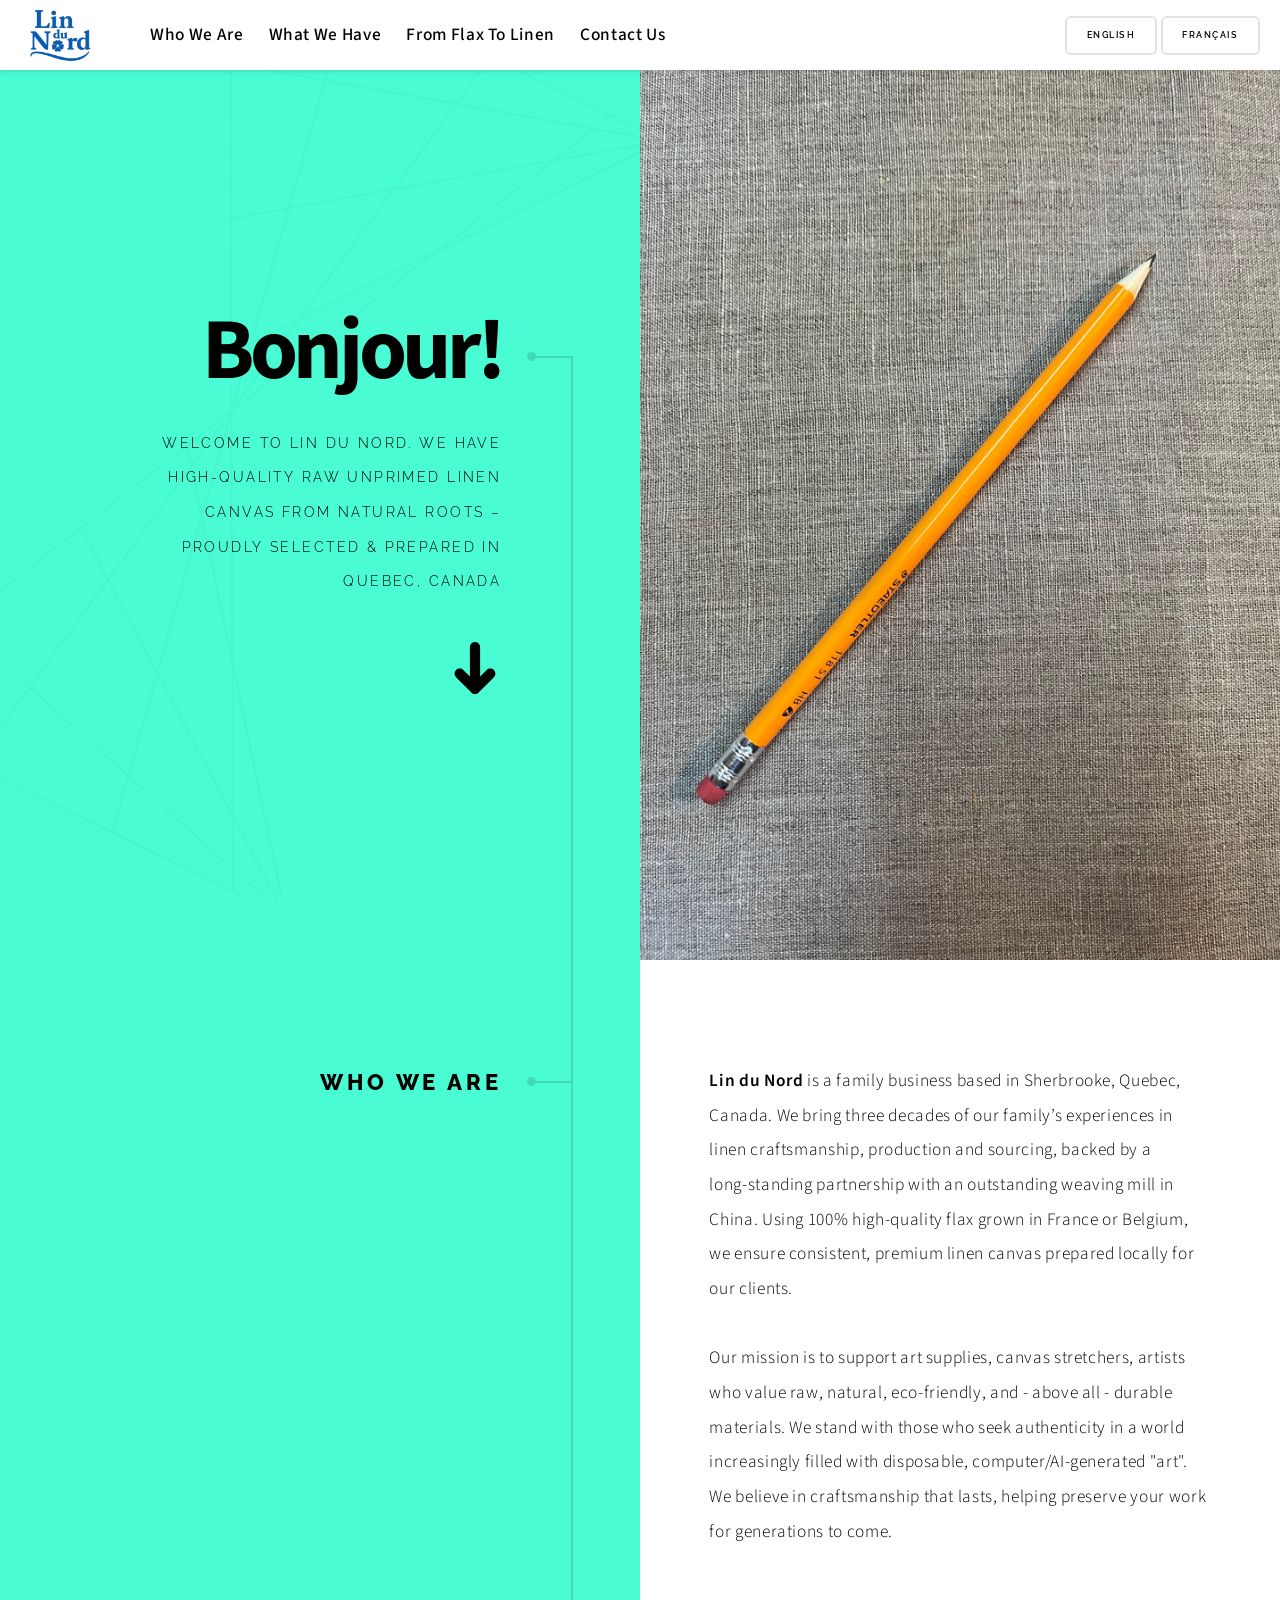
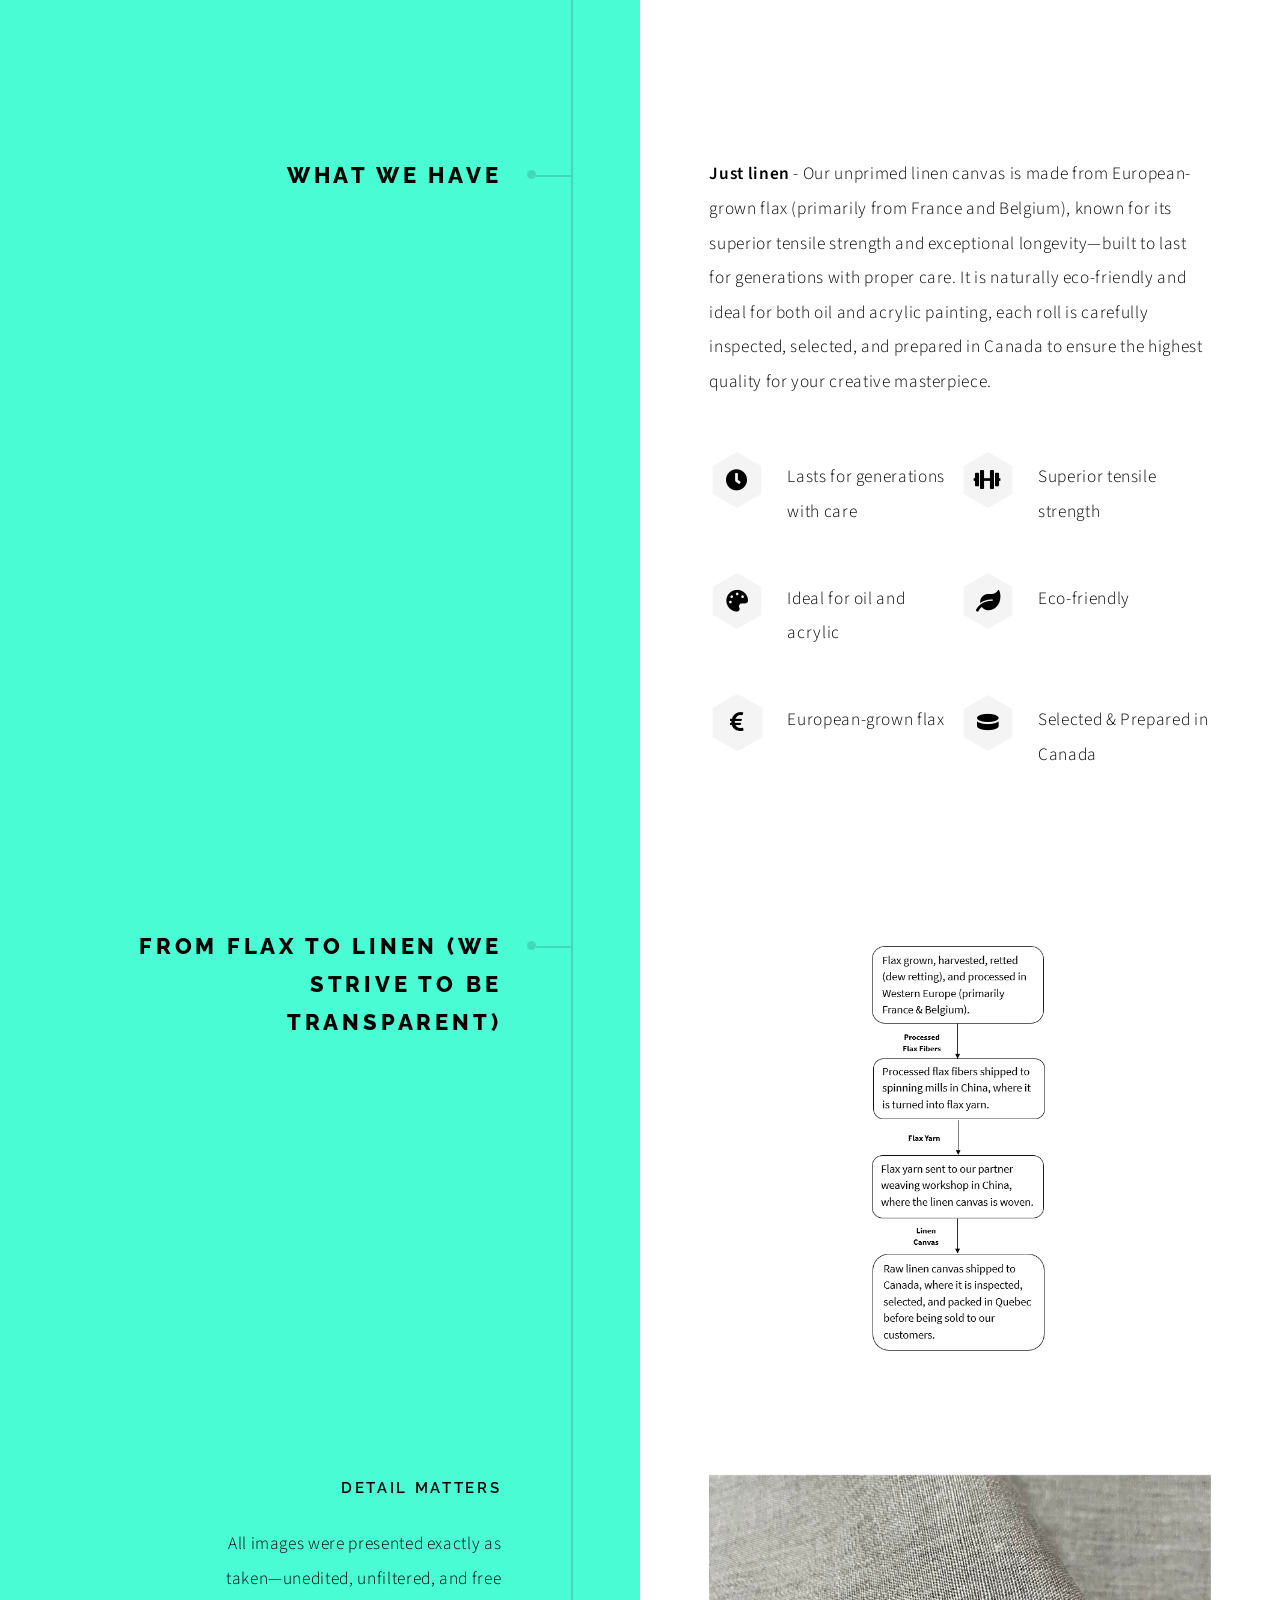
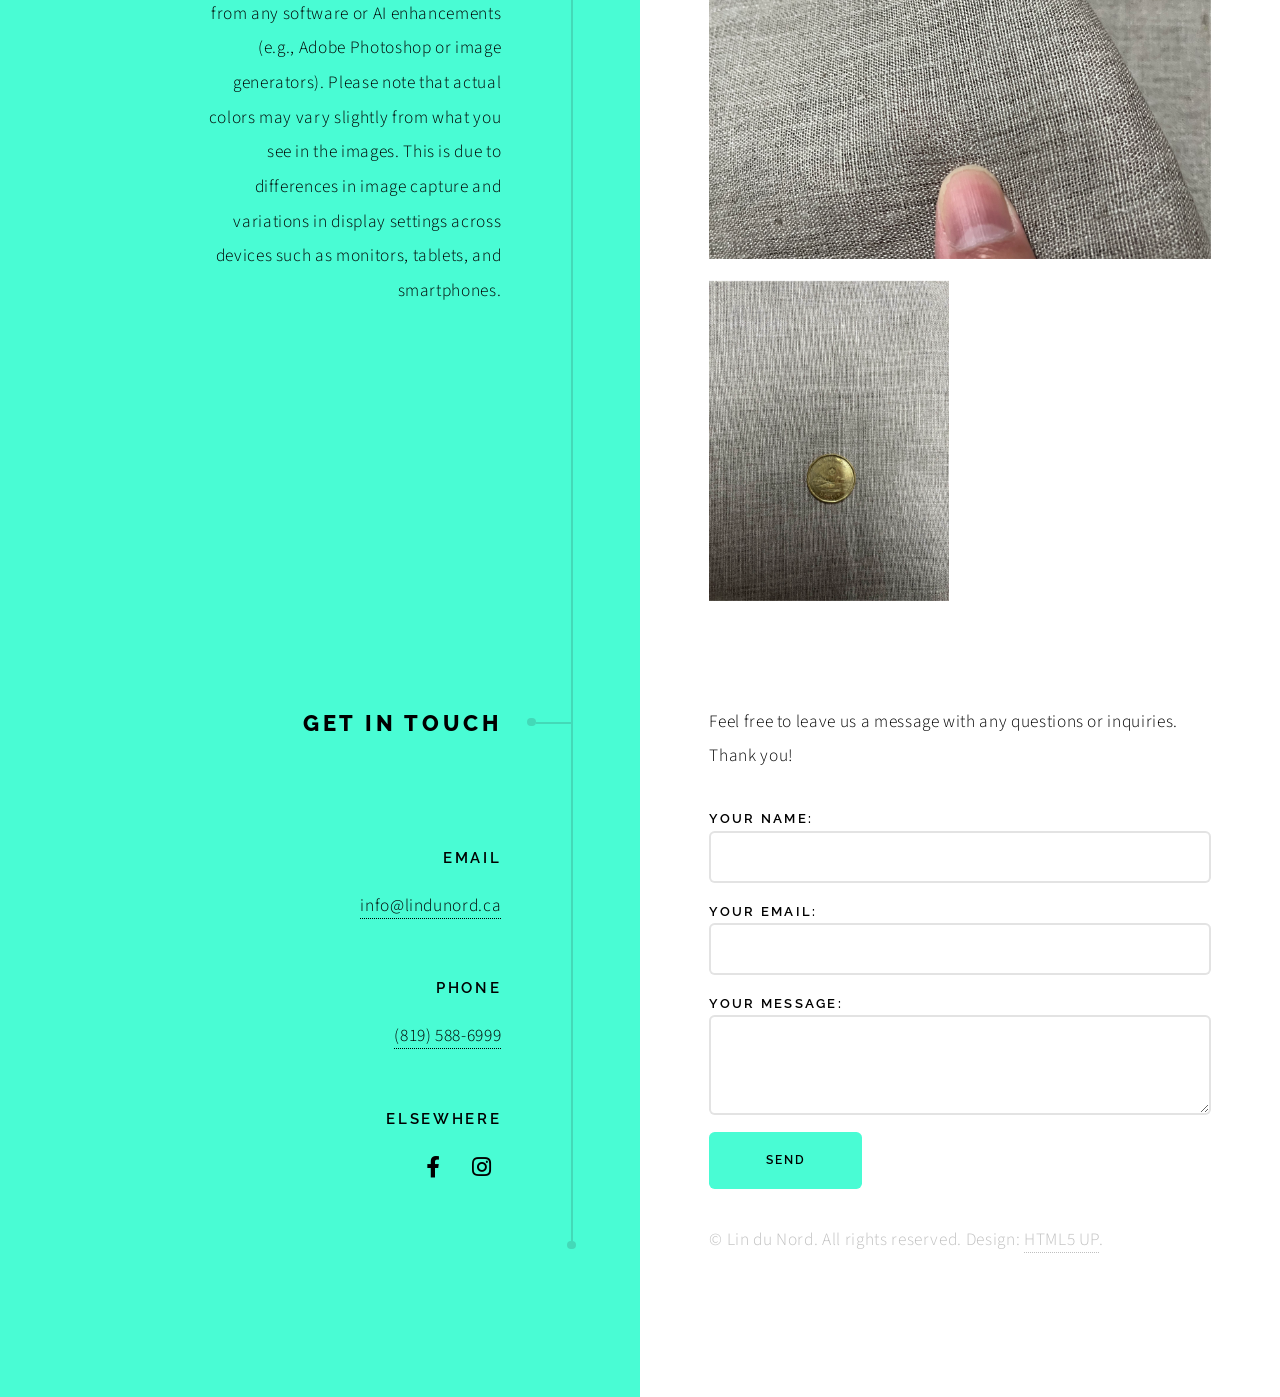
==== commit 0d82203e: "Update index.html" ====
--- a/index.html
+++ b/index.html
@@ -115,7 +115,7 @@
 										<div class="gallery">
 											<a href="images/gallery/fulls/linen1.jpg" class="landscape"><img src="images/gallery/thumbs/linen1.jpg" alt="" /></a>
 											<a href="images/gallery/fulls/linen4.jpg"><img src="images/gallery/thumbs/linen4.jpg" alt="" /></a>
-											<a href="images/gallery/fulls/linen5.jpg"><img src="images/gallery/thumbs/linen5.jpg" alt="" /></a>
+											<!-- <a href="images/gallery/fulls/linen5.jpg"><img src="images/gallery/thumbs/linen5.jpg" alt="" /></a> -->
 											<!-- <a href="images/gallery/fulls/04.jpg" class="landscape"><img src="images/gallery/thumbs/04.jpg" alt="" /></a> -->
 										</div>
 									</div>
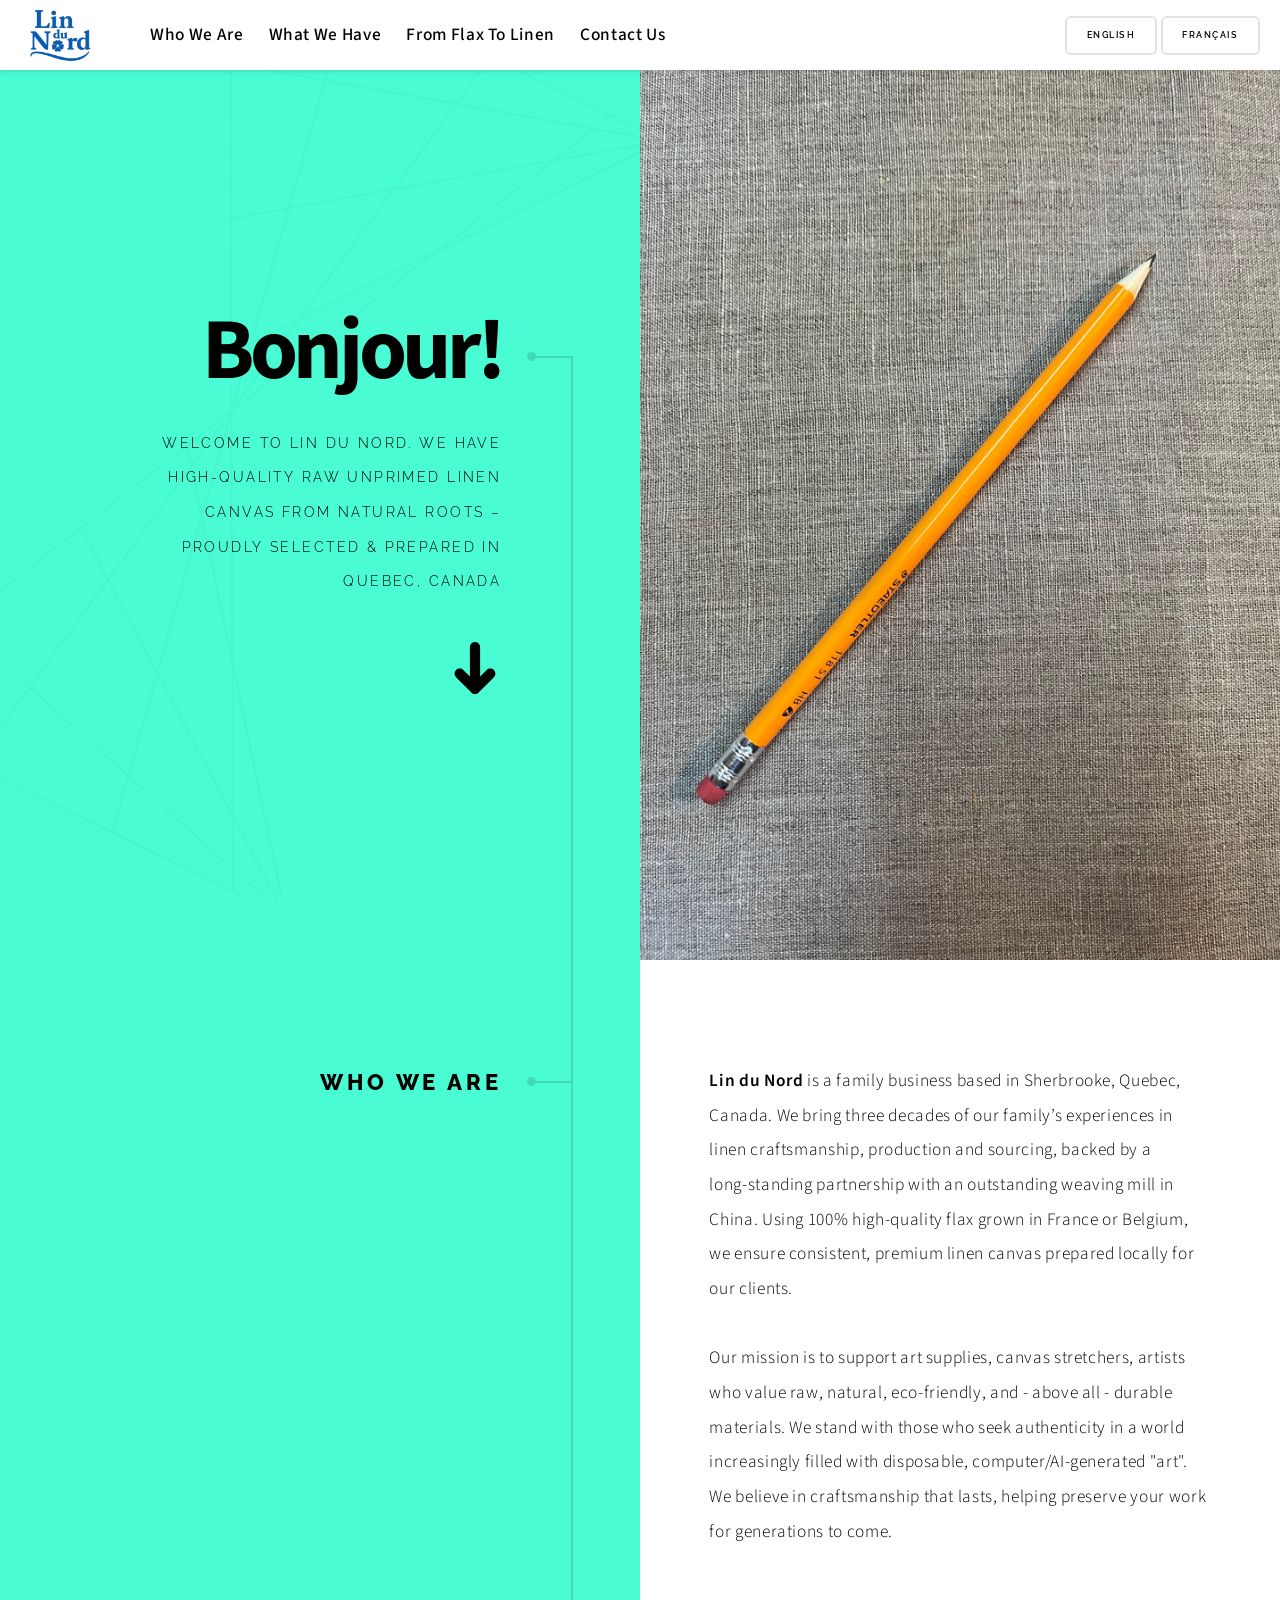
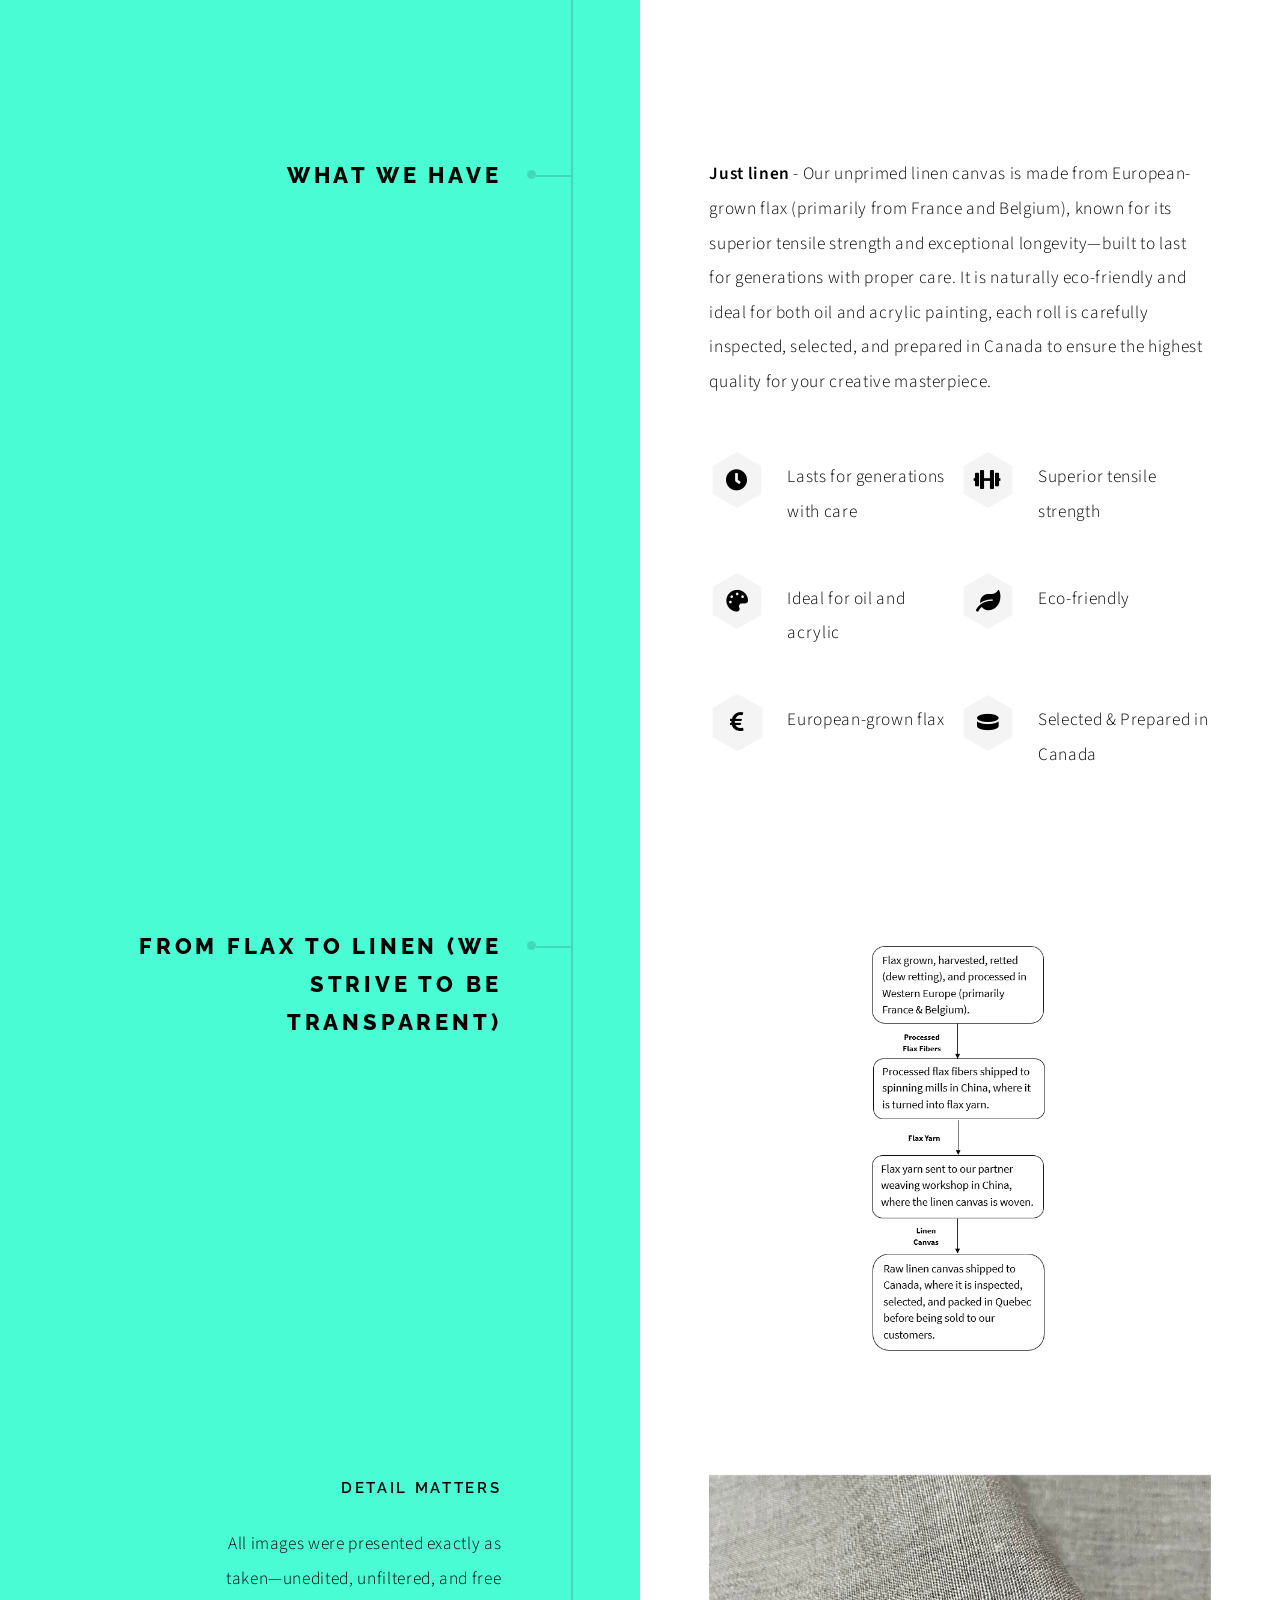
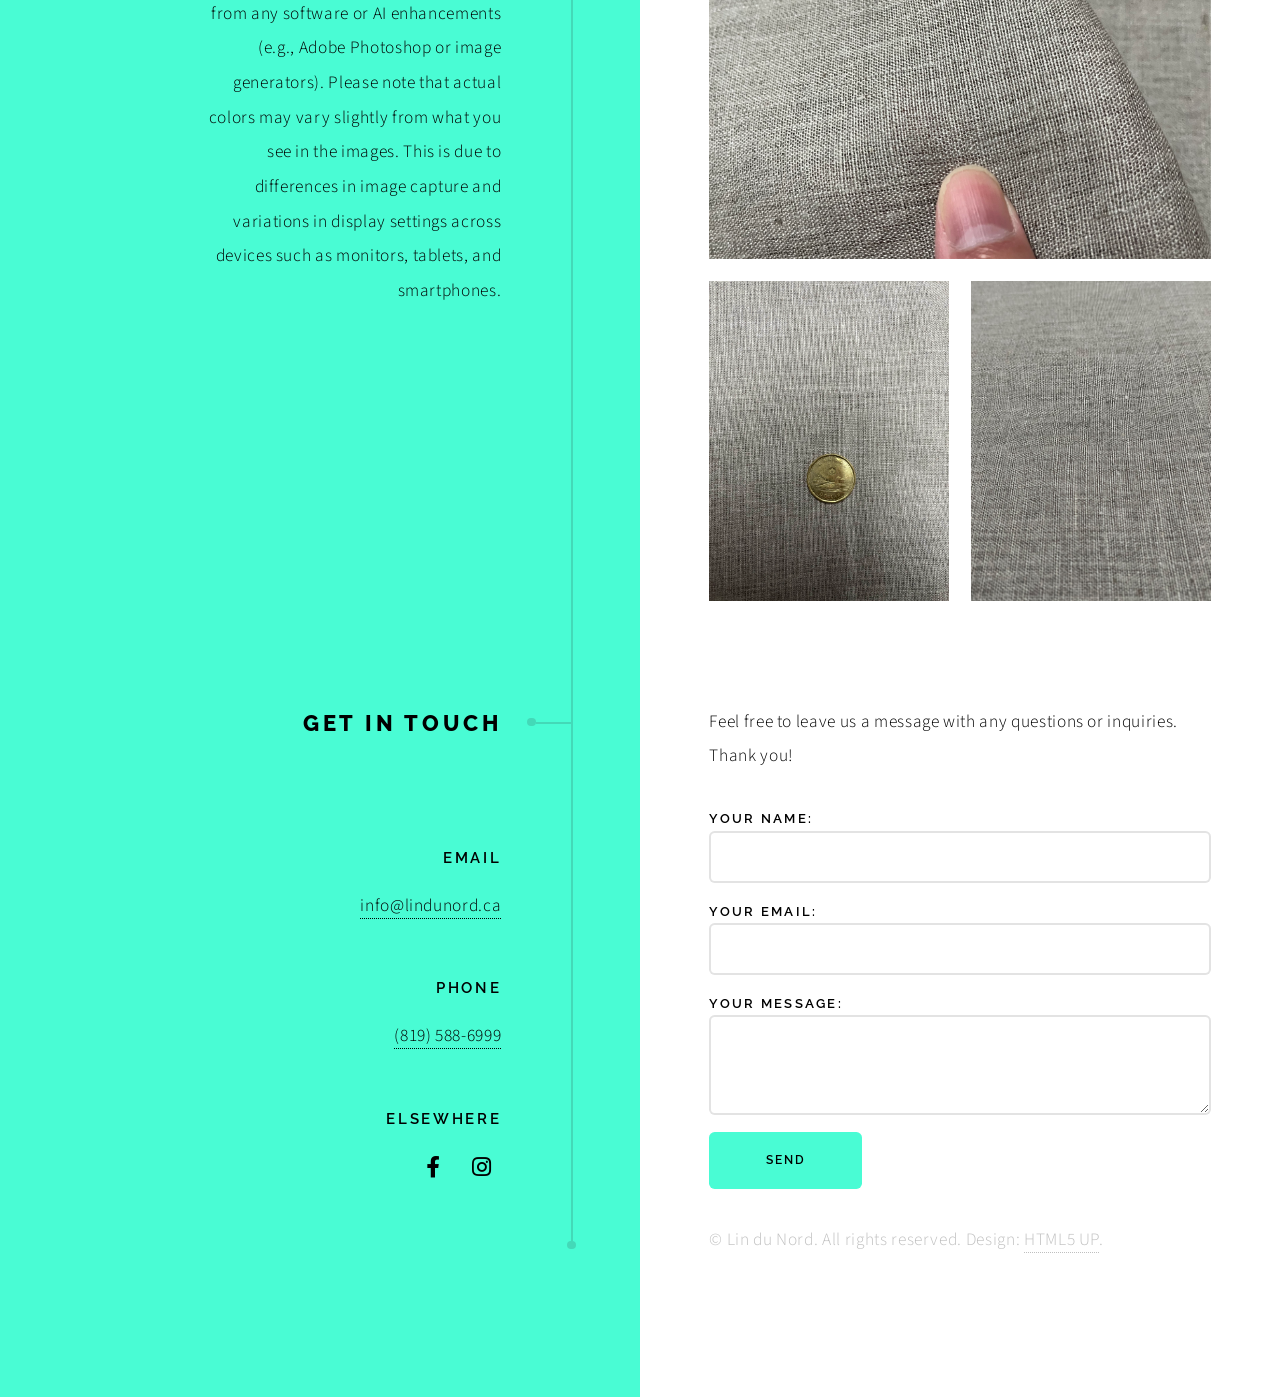
==== commit 653f4184: "Update index.html" ====
--- a/index.html
+++ b/index.html
@@ -115,7 +115,7 @@
 										<div class="gallery">
 											<a href="images/gallery/fulls/linen1.jpg" class="landscape"><img src="images/gallery/thumbs/linen1.jpg" alt="" /></a>
 											<a href="images/gallery/fulls/linen4.jpg"><img src="images/gallery/thumbs/linen4.jpg" alt="" /></a>
-											<!-- <a href="images/gallery/fulls/linen5.jpg"><img src="images/gallery/thumbs/linen5.jpg" alt="" /></a> -->
+											<a href="images/gallery/fulls/linen2.jpg"><img src="images/gallery/thumbs/linen2.jpg" alt="" /></a>
 											<!-- <a href="images/gallery/fulls/04.jpg" class="landscape"><img src="images/gallery/thumbs/04.jpg" alt="" /></a> -->
 										</div>
 									</div>
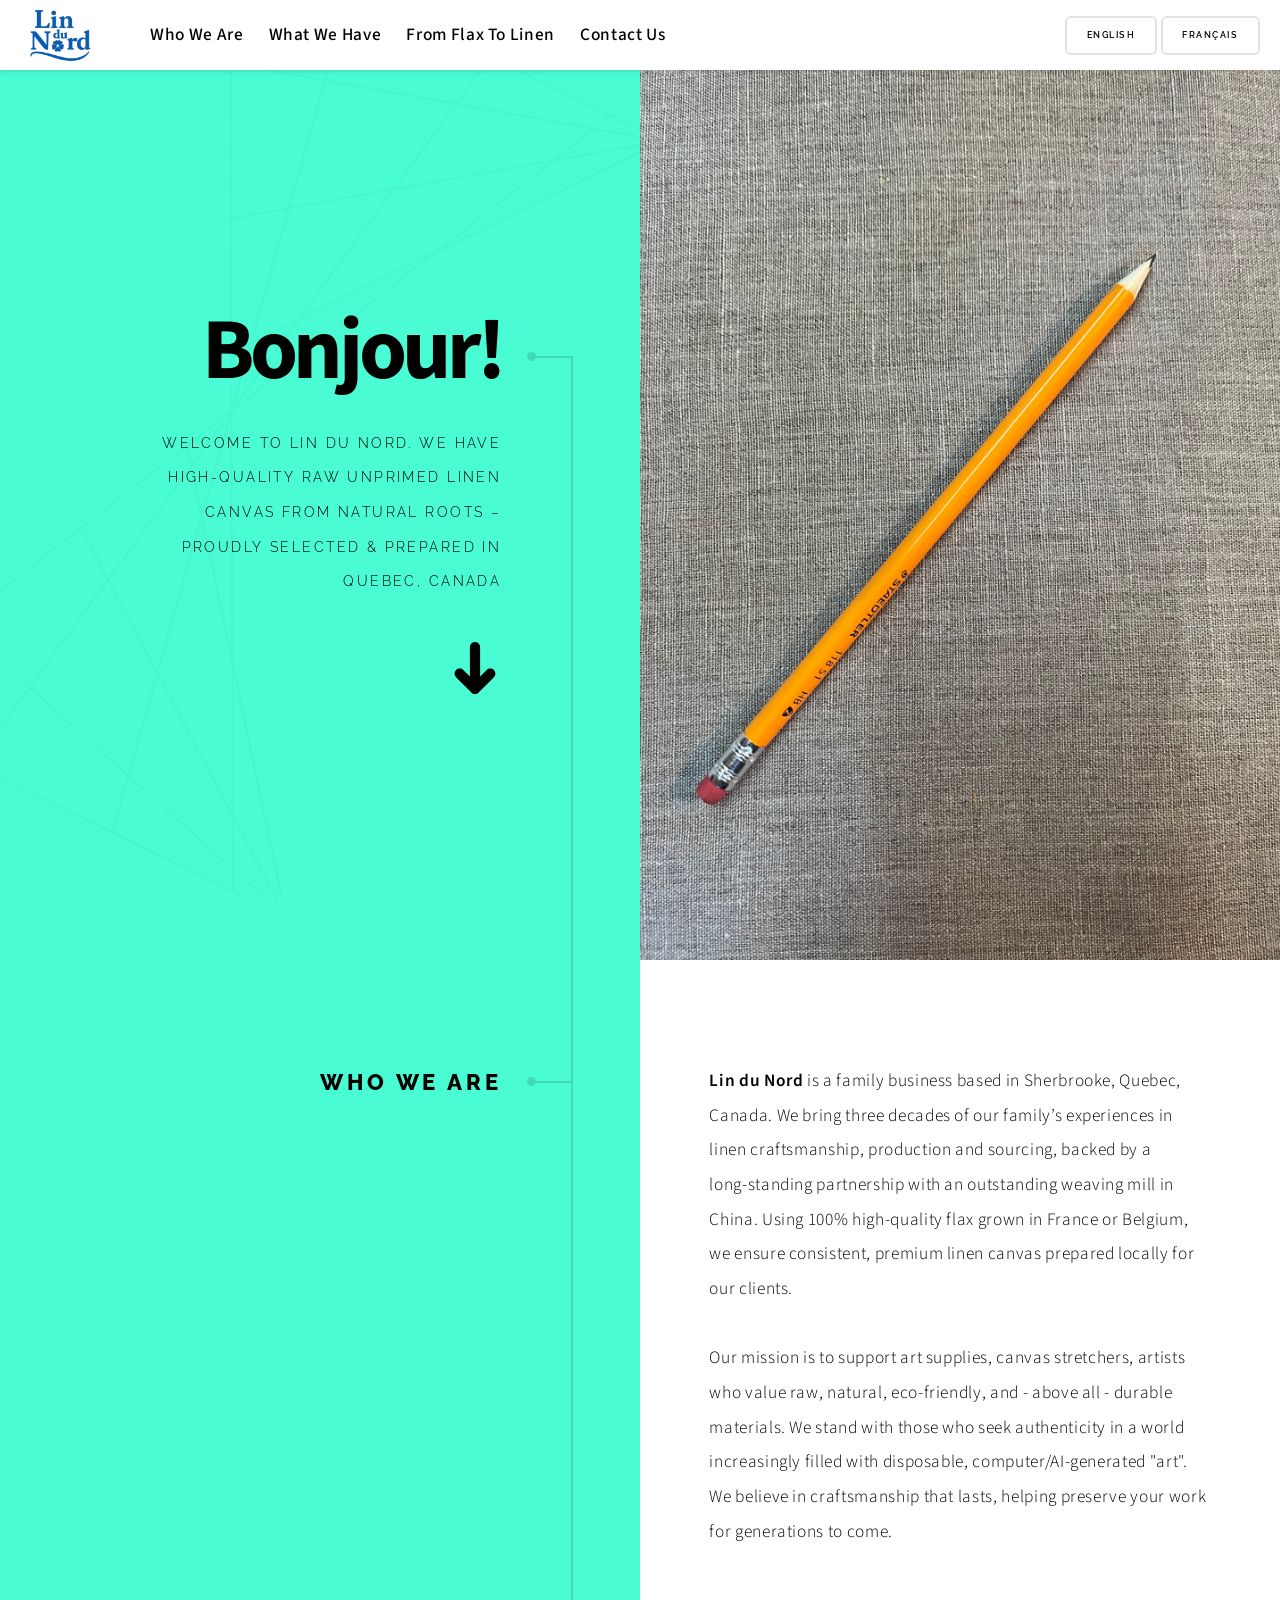
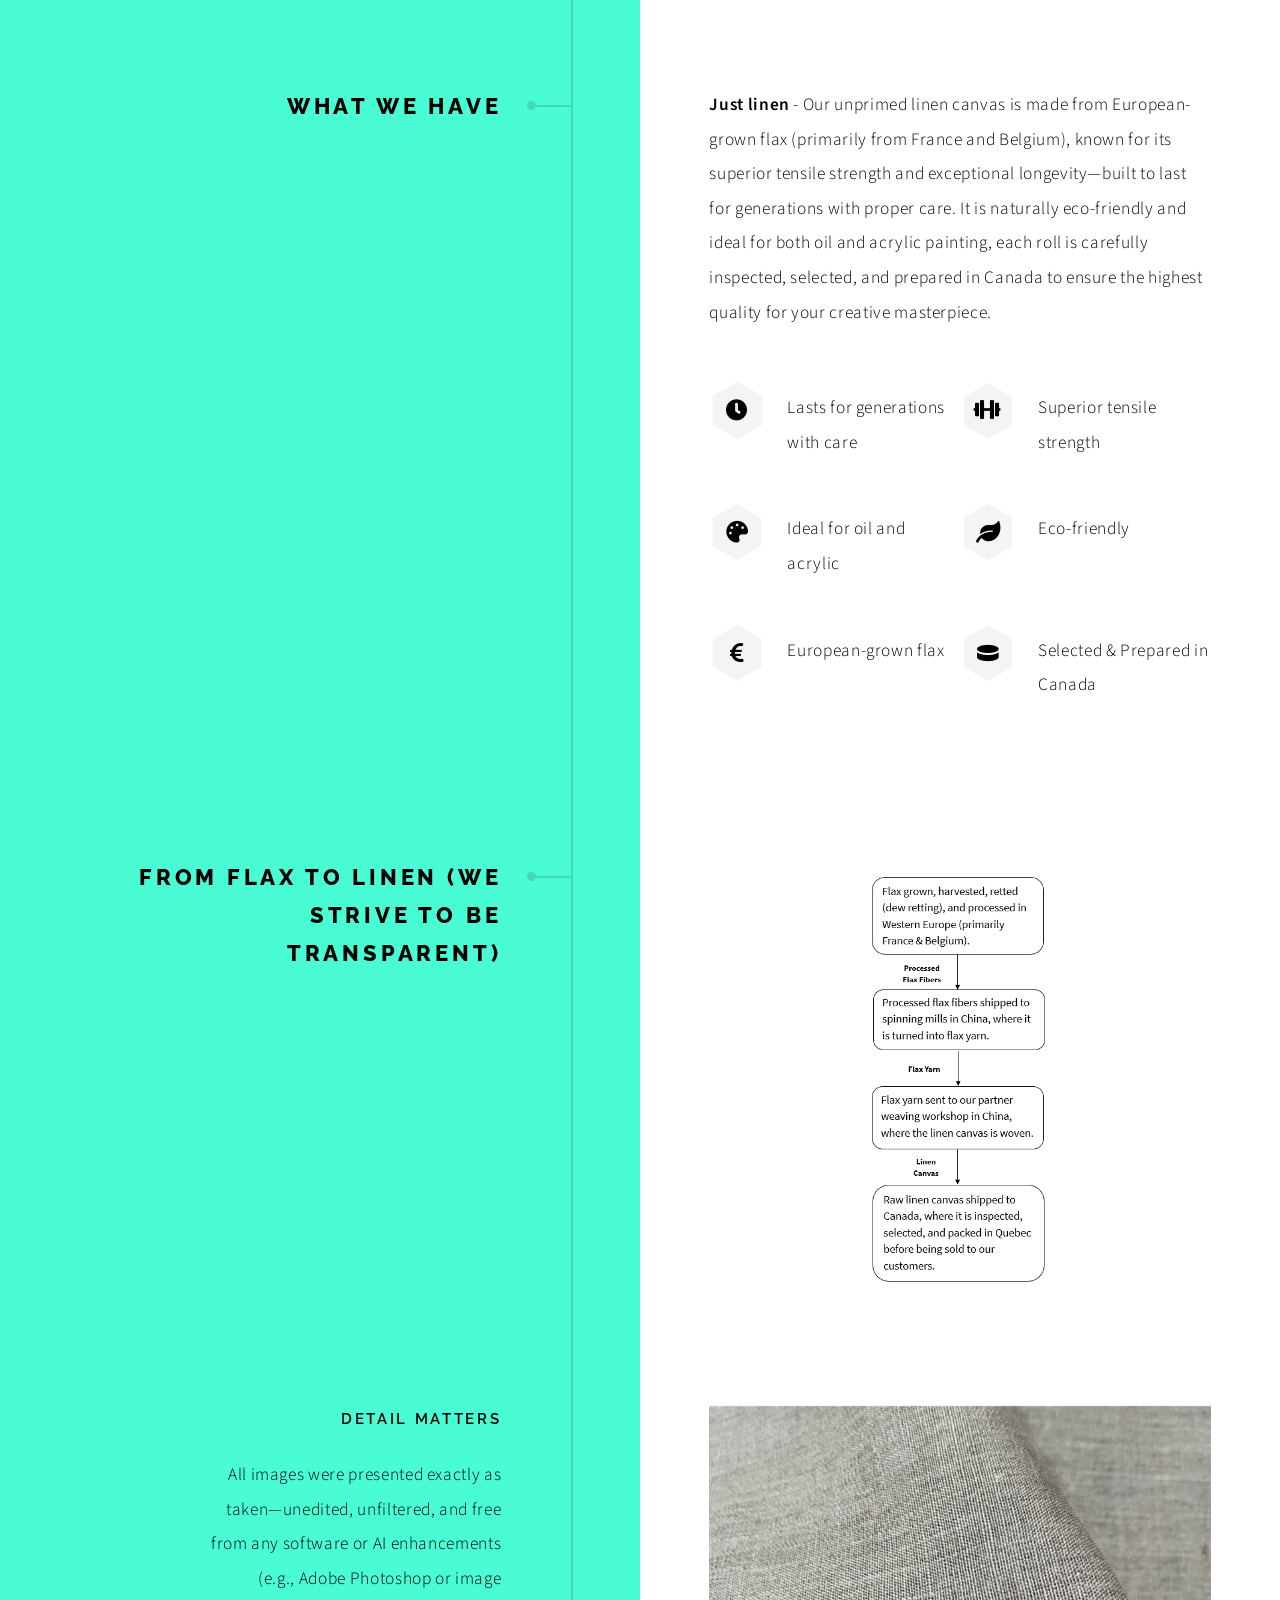
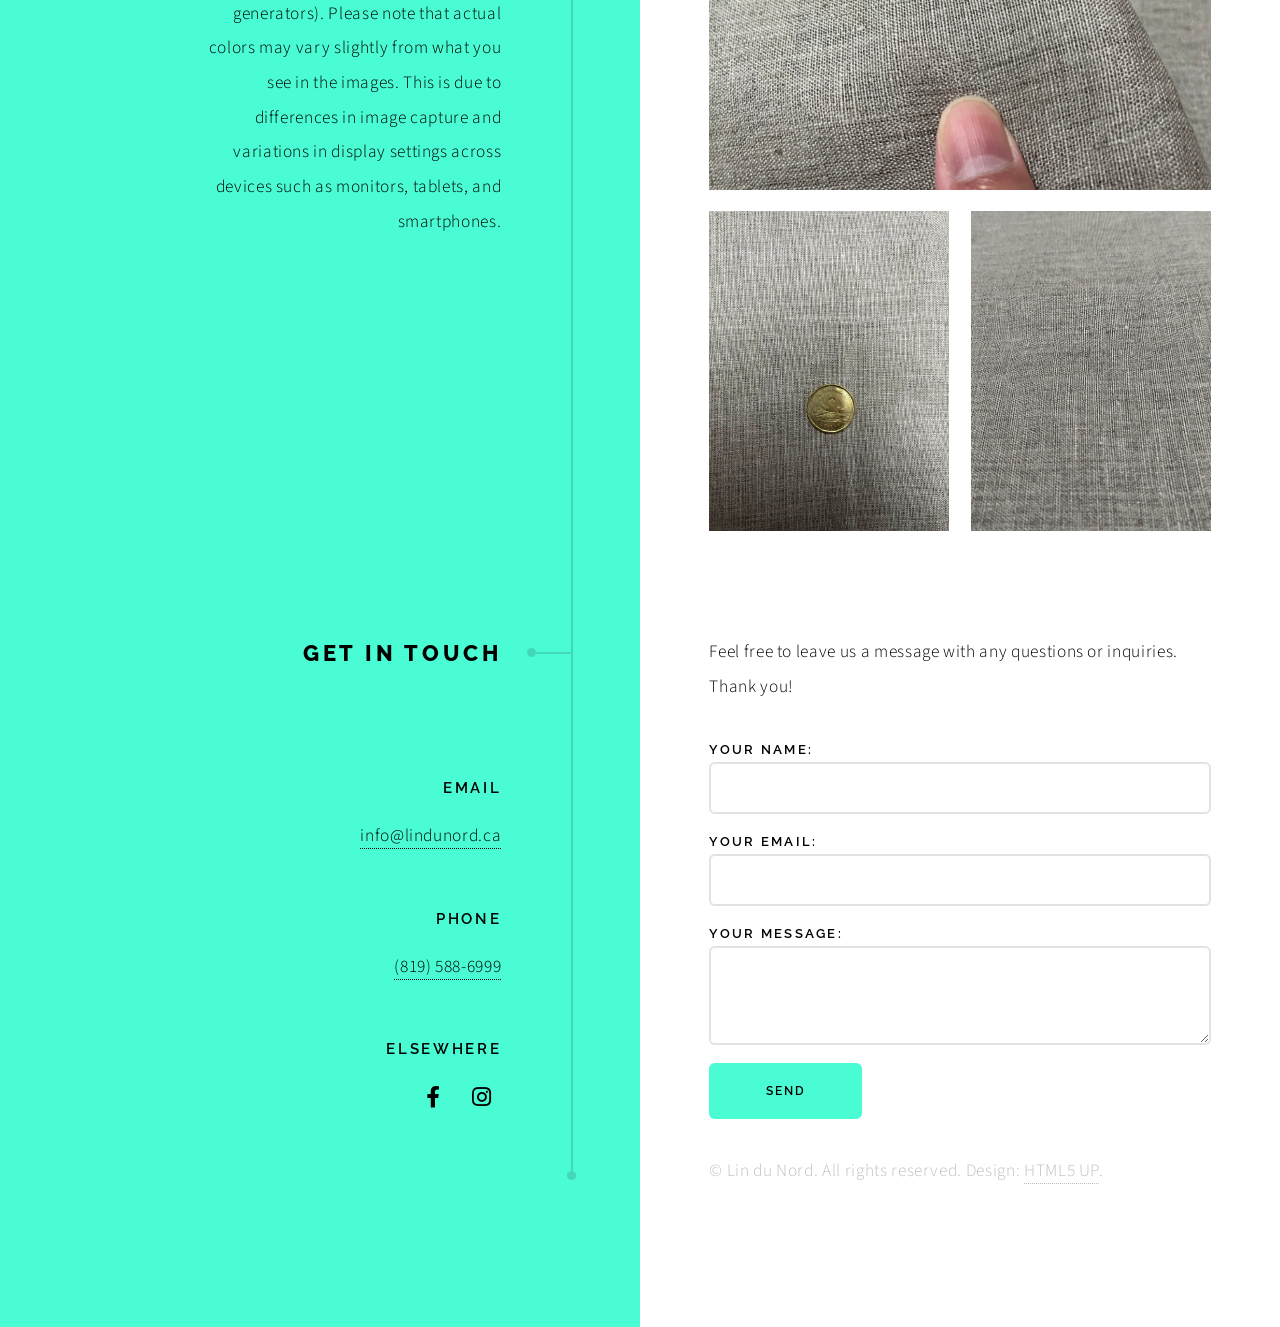
==== commit 2b8c3af6: "Update index.html" ====
--- a/index.html
+++ b/index.html
@@ -69,7 +69,7 @@
 						<div class="content">
 							<p><strong>Lin du Nord </strong>is a family business based in Sherbrooke, Quebec, Canada. We bring three decades of our family’s experiences in linen craftsmanship, production and sourcing, backed by a long‑standing partnership with an outstanding weaving mill in China. Using 100% high‑quality flax grown in France or Belgium, we ensure consistent, premium linen canvas prepared locally for our clients.<br><br>
 								Our mission is to support art supplies, canvas stretchers, artists who value raw, natural, eco-friendly, and - above all - durable materials. We stand with those who seek authenticity in a world increasingly filled with disposable, computer/AI-generated "art". We believe in craftsmanship that lasts, helping preserve your work for generations to come.</p>
-							<span class="image main"><img src="images/linen4.jpg" alt="" /></span>
+							<!-- <span class="image main"><img src="images/linen4.jpg" alt="" /></span> -->
 						</div>
 					</section>
 
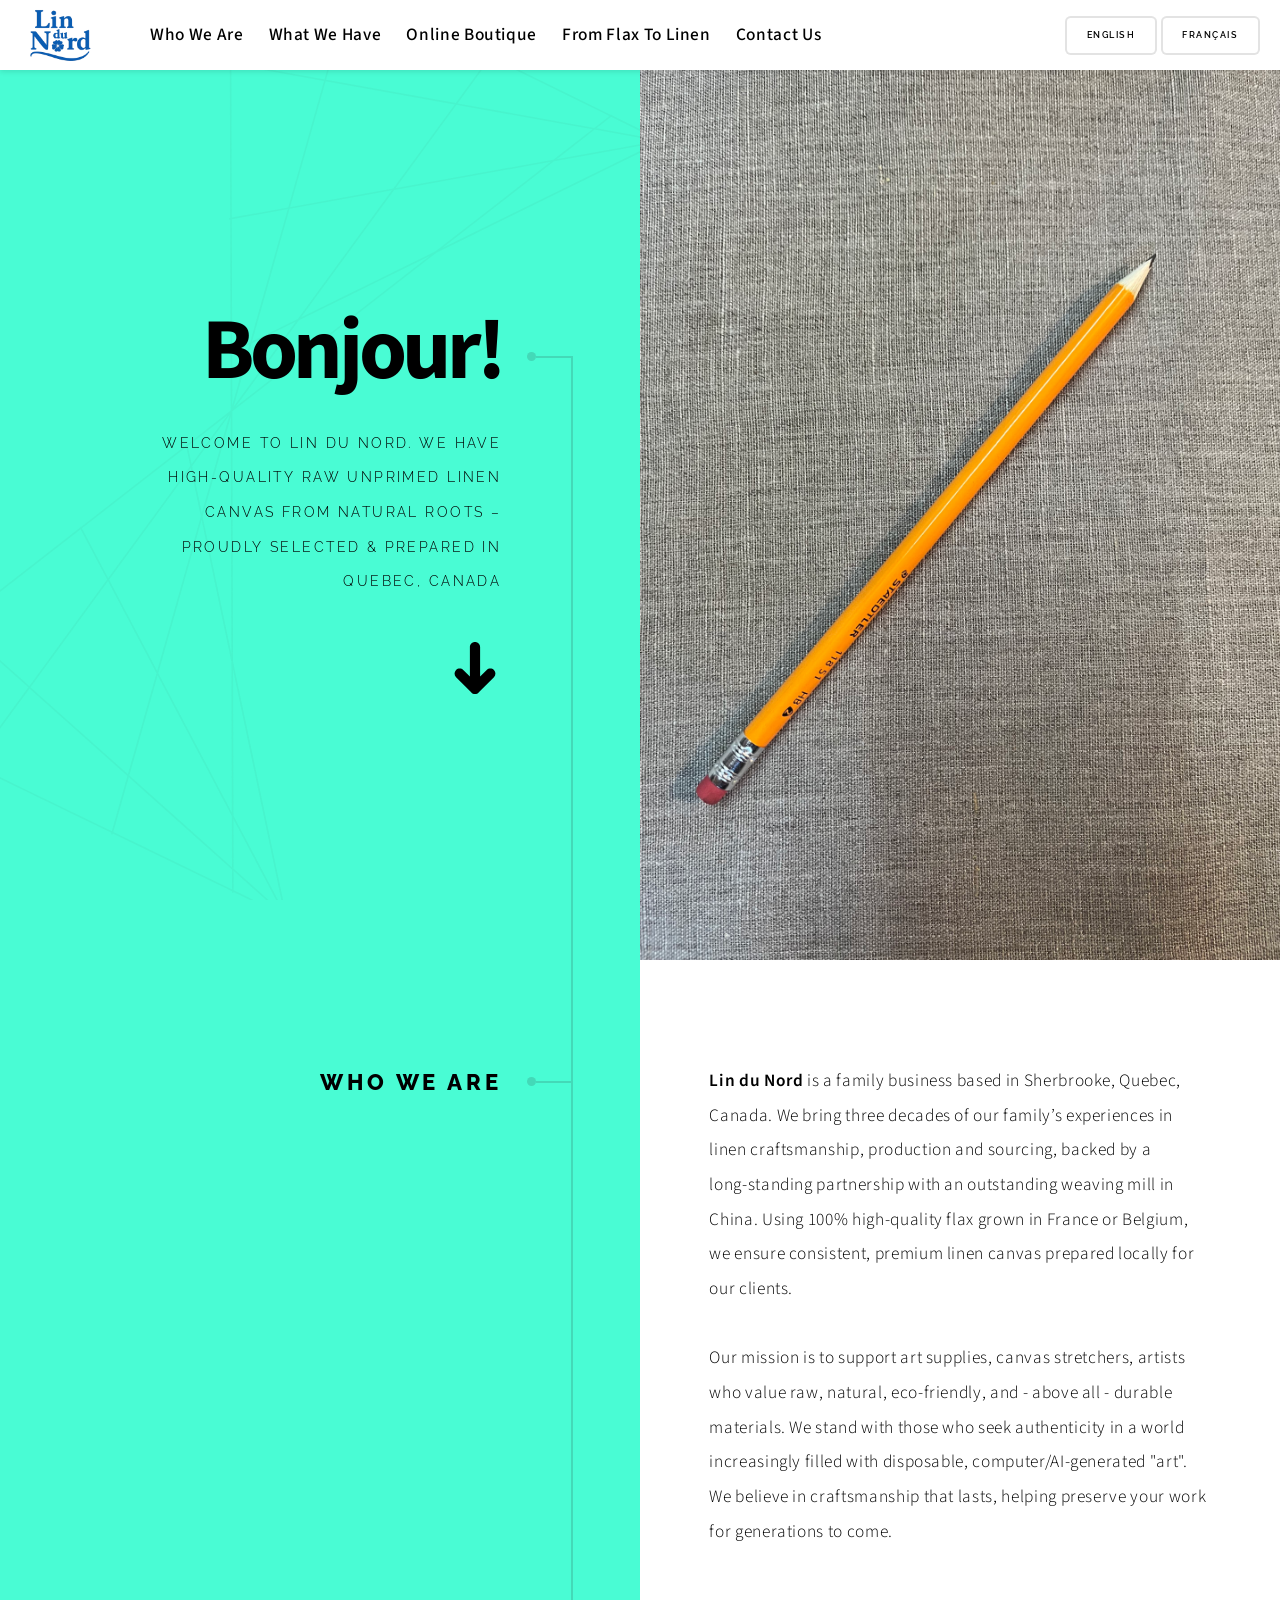
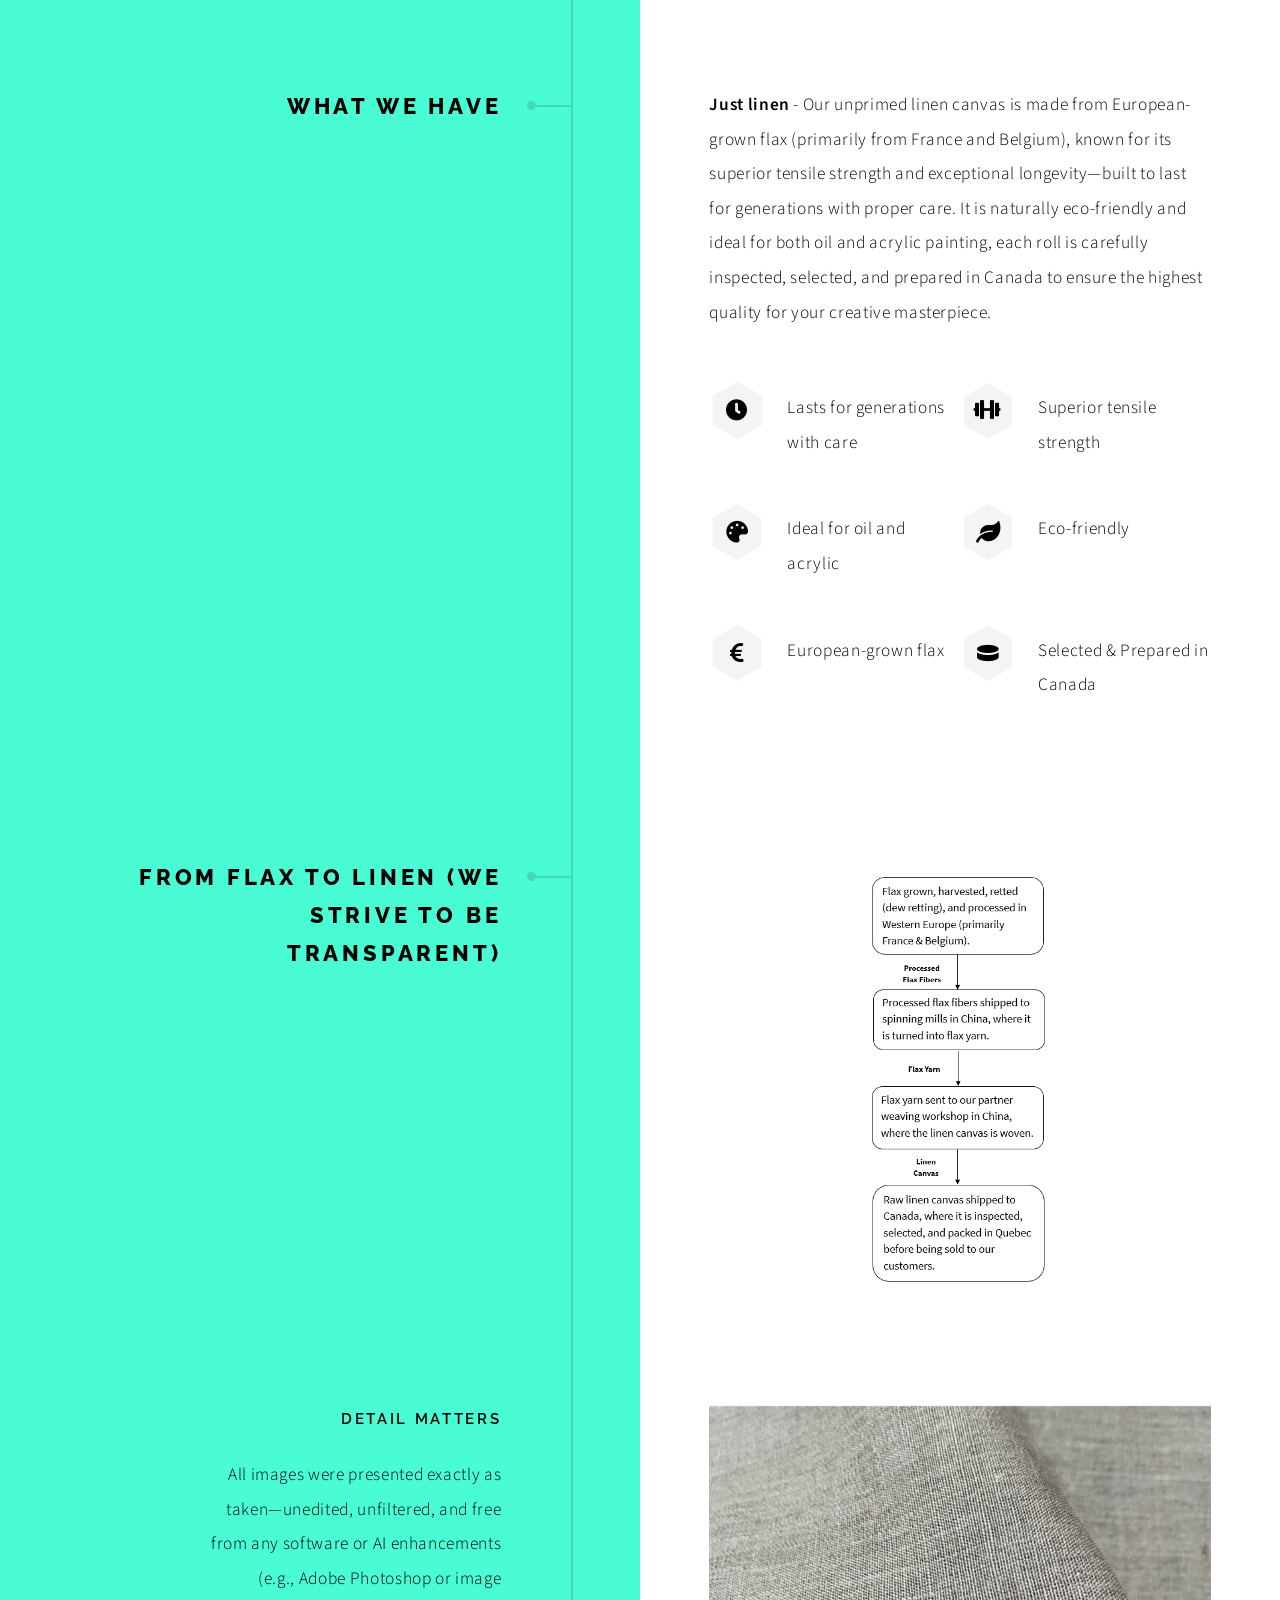
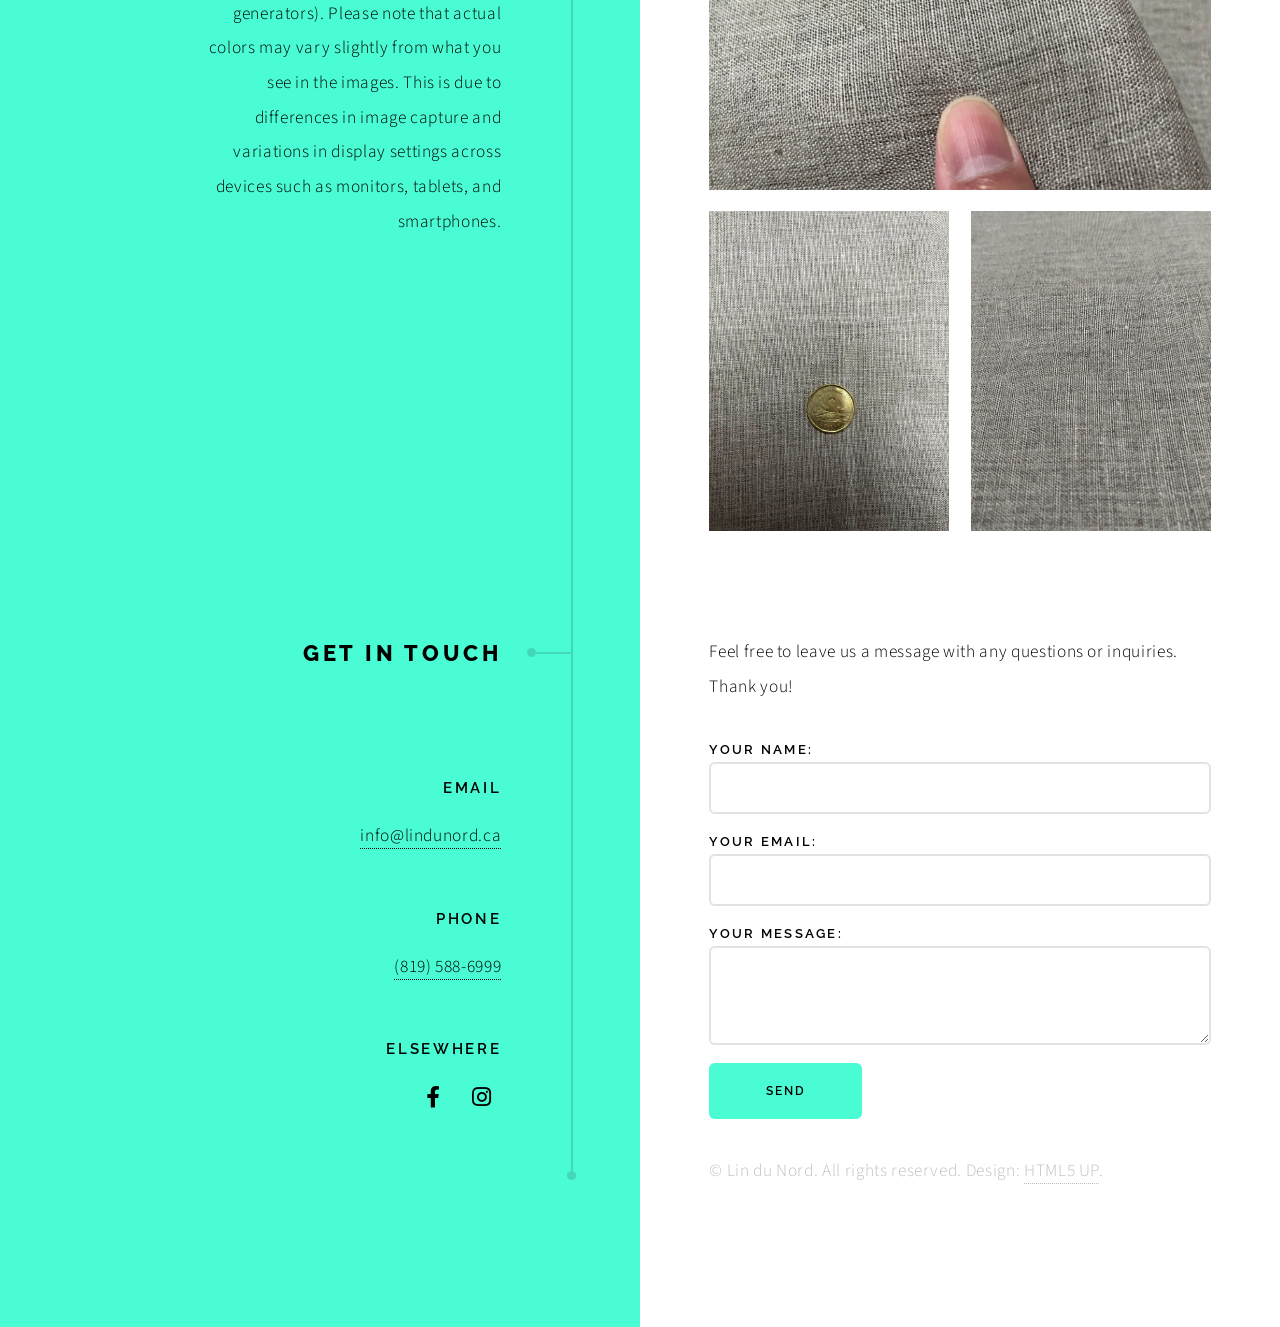
==== commit 7d04a5db: "Uncomment Online Boutique link in navigation" ====
--- a/index.html
+++ b/index.html
@@ -25,7 +25,7 @@
 			<nav class="main-nav" style="display: flex; gap: 25px;">
 			<a href="#whoweare" class="nav-link">Who We Are</a>
 			<a href="#whatwehave" class="nav-link">What We Have</a>
-			<!-- <a href="products.html" class="nav-link">Online Boutique</a> -->
+			<a href="products.html" class="nav-link">Online Boutique</a>
 			<a href="#process" class="nav-link">From Flax To Linen</a>
 			<a href="#contact" class="nav-link">Contact Us</a>
 			</nav>
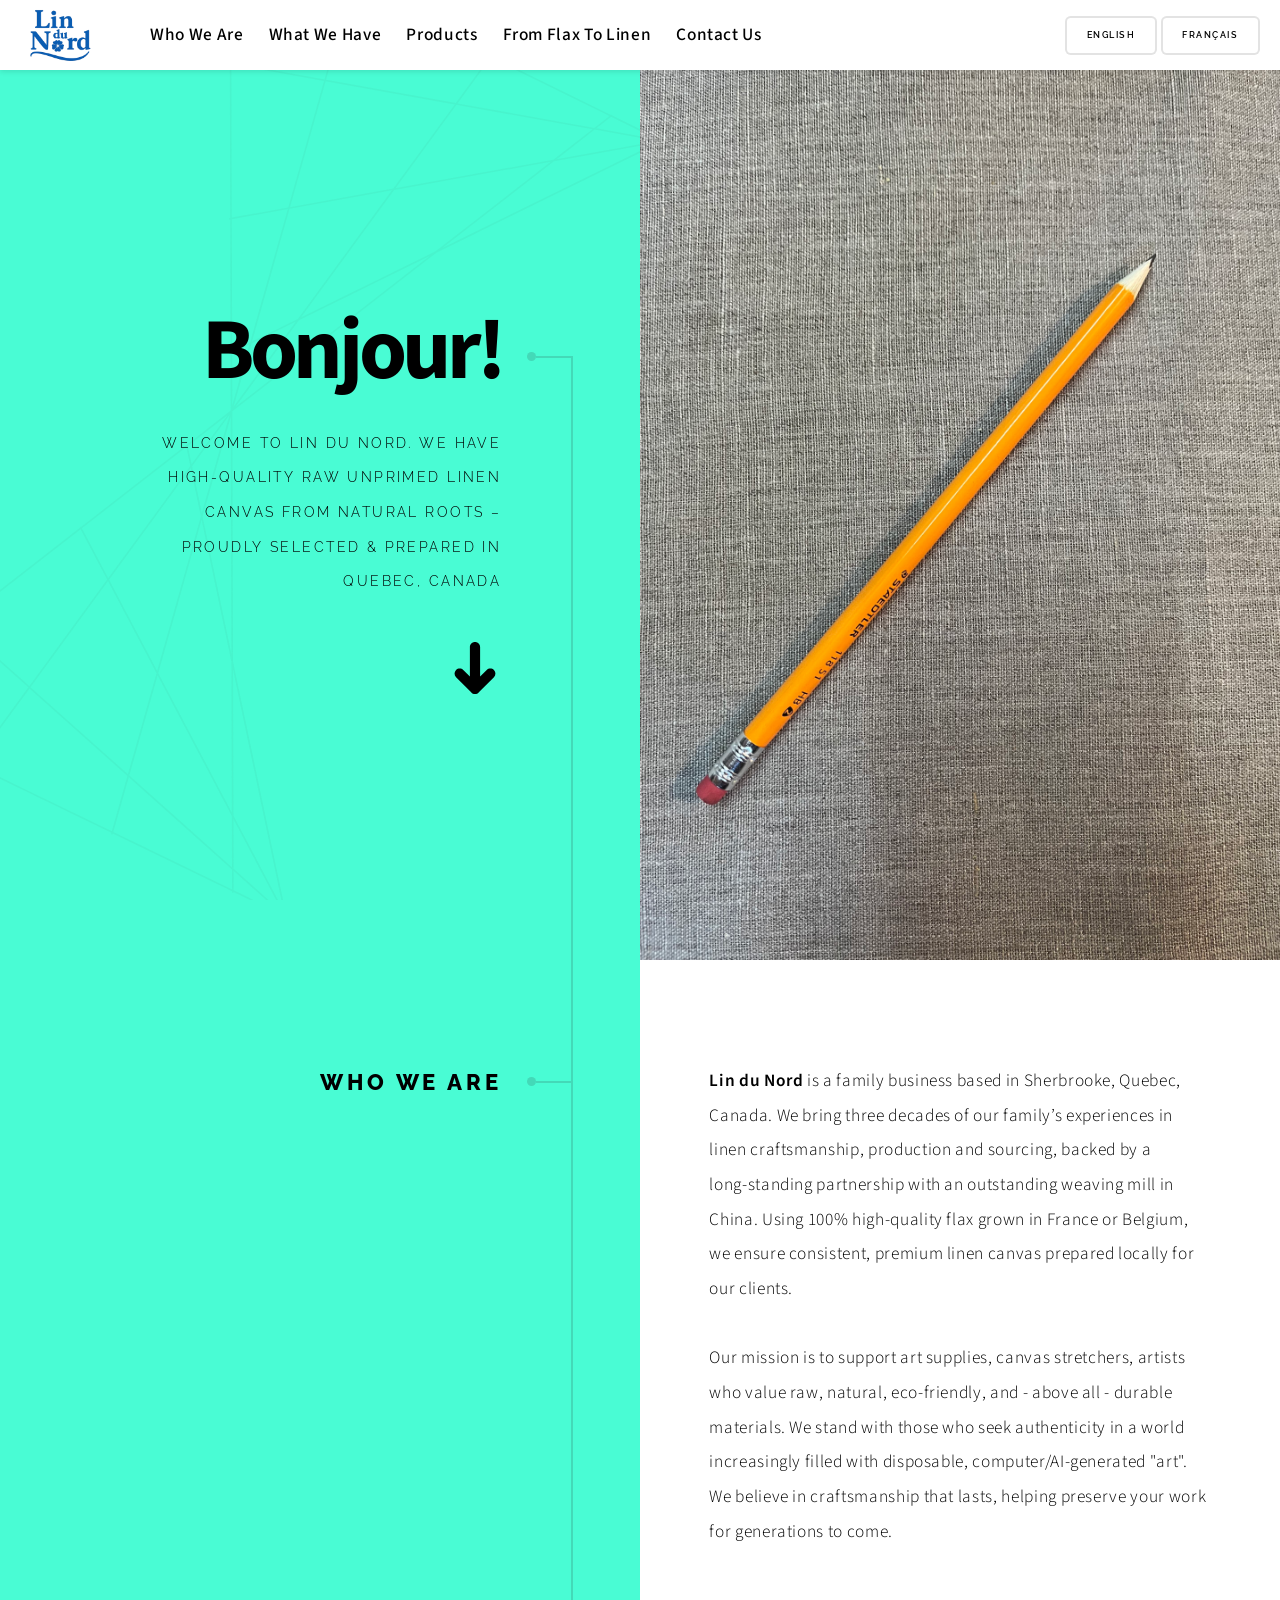
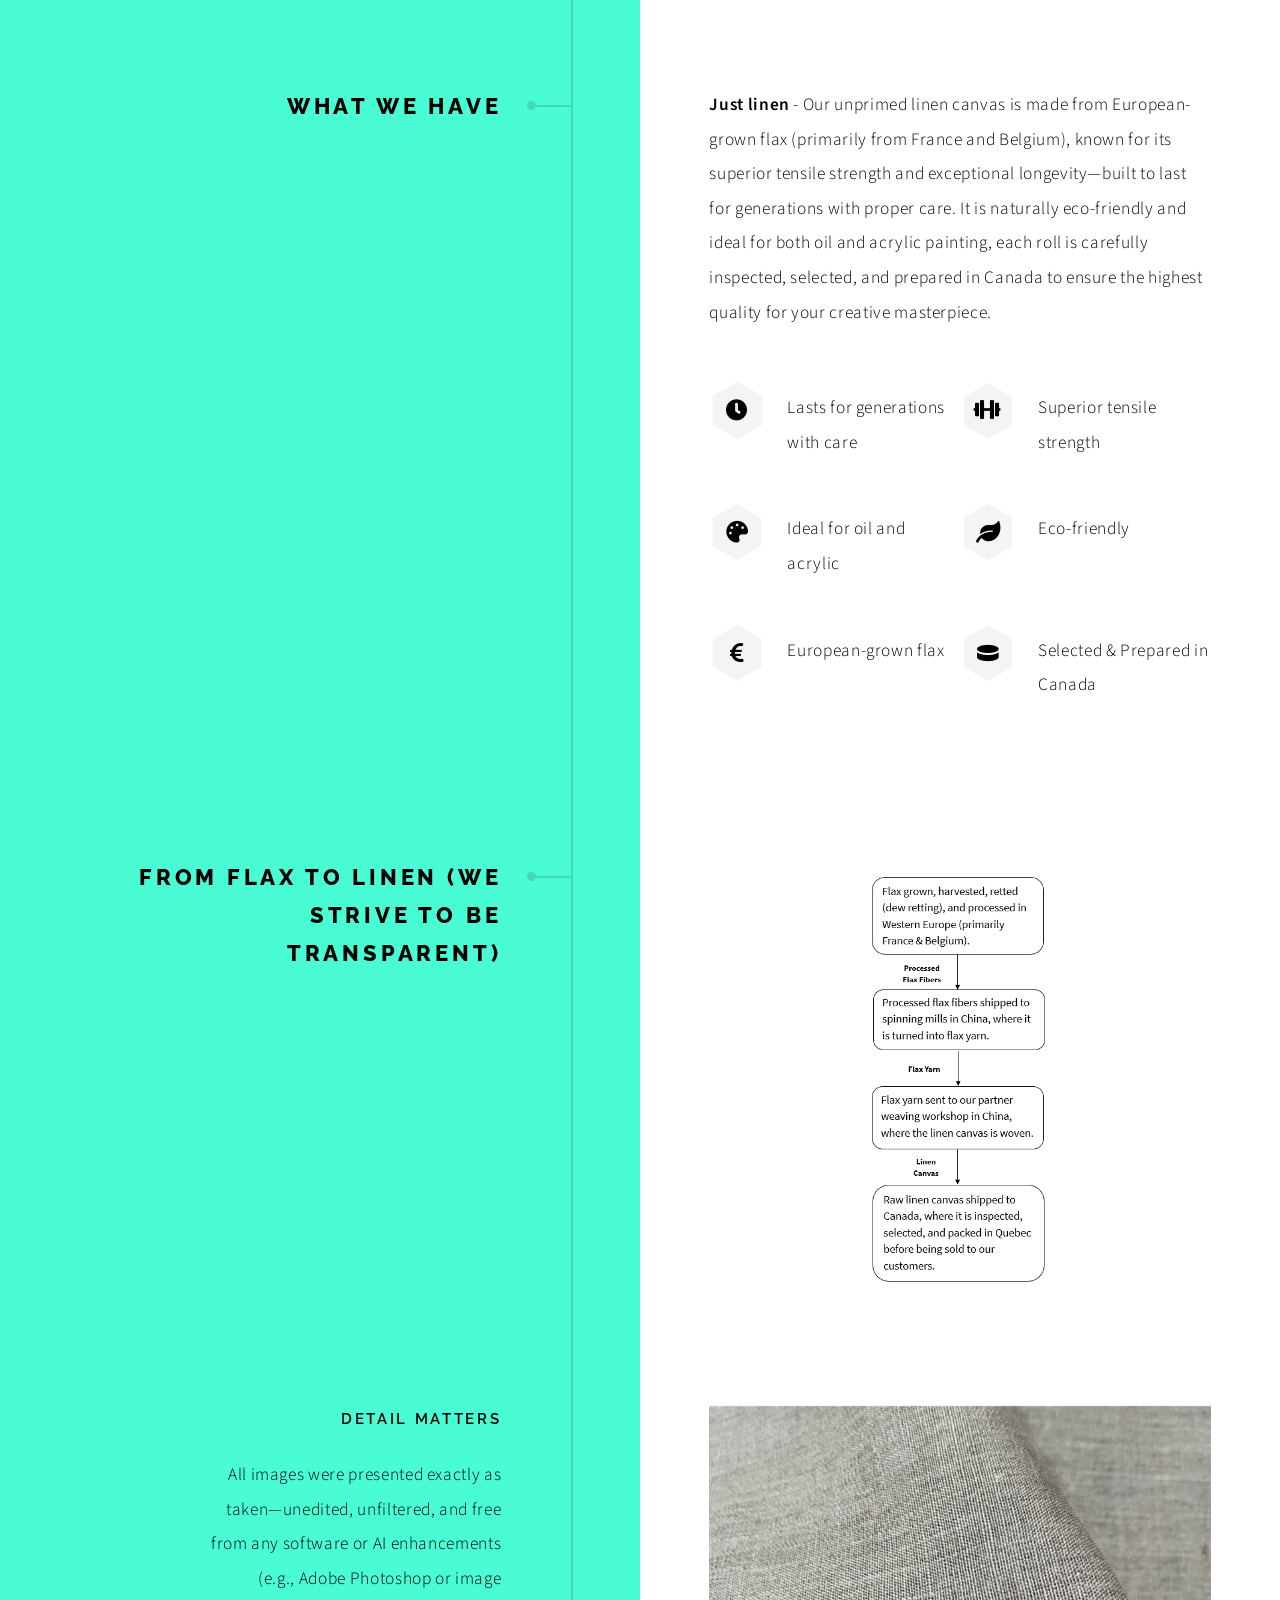
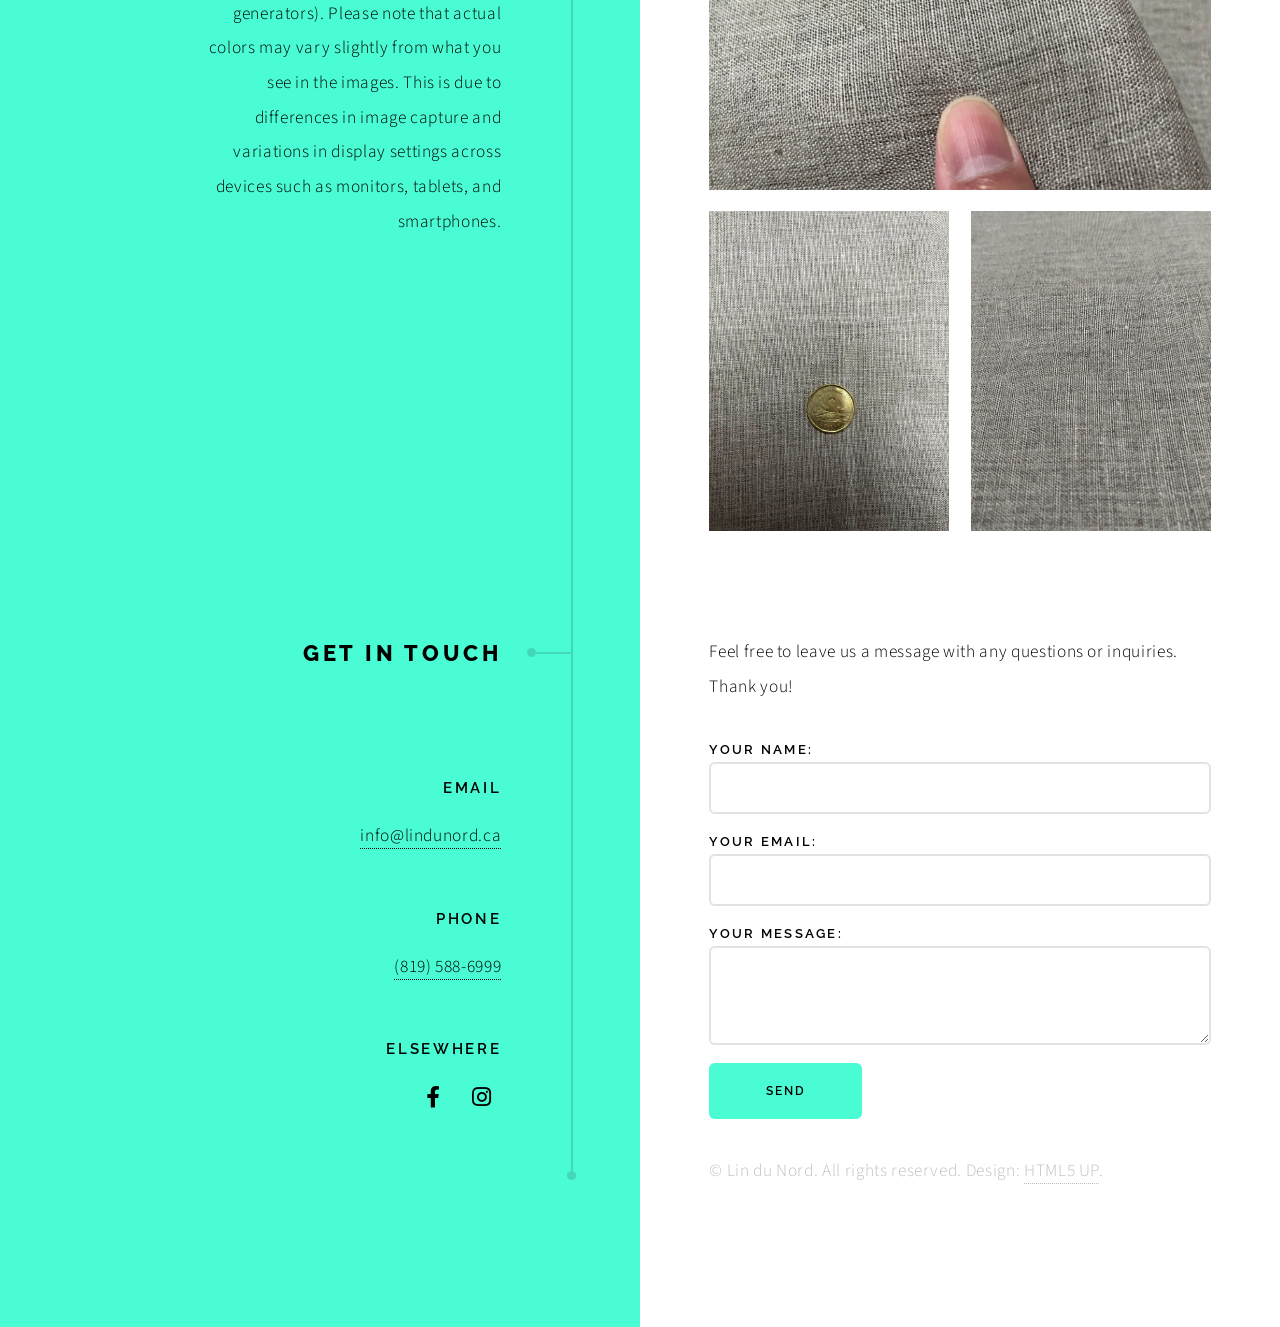
==== commit 74fb074a: "Rename 'Online Boutique' link to 'Products'" ====
--- a/index.html
+++ b/index.html
@@ -25,7 +25,7 @@
 			<nav class="main-nav" style="display: flex; gap: 25px;">
 			<a href="#whoweare" class="nav-link">Who We Are</a>
 			<a href="#whatwehave" class="nav-link">What We Have</a>
-			<a href="products.html" class="nav-link">Online Boutique</a>
+			<a href="products.html" class="nav-link">Products</a>
 			<a href="#process" class="nav-link">From Flax To Linen</a>
 			<a href="#contact" class="nav-link">Contact Us</a>
 			</nav>
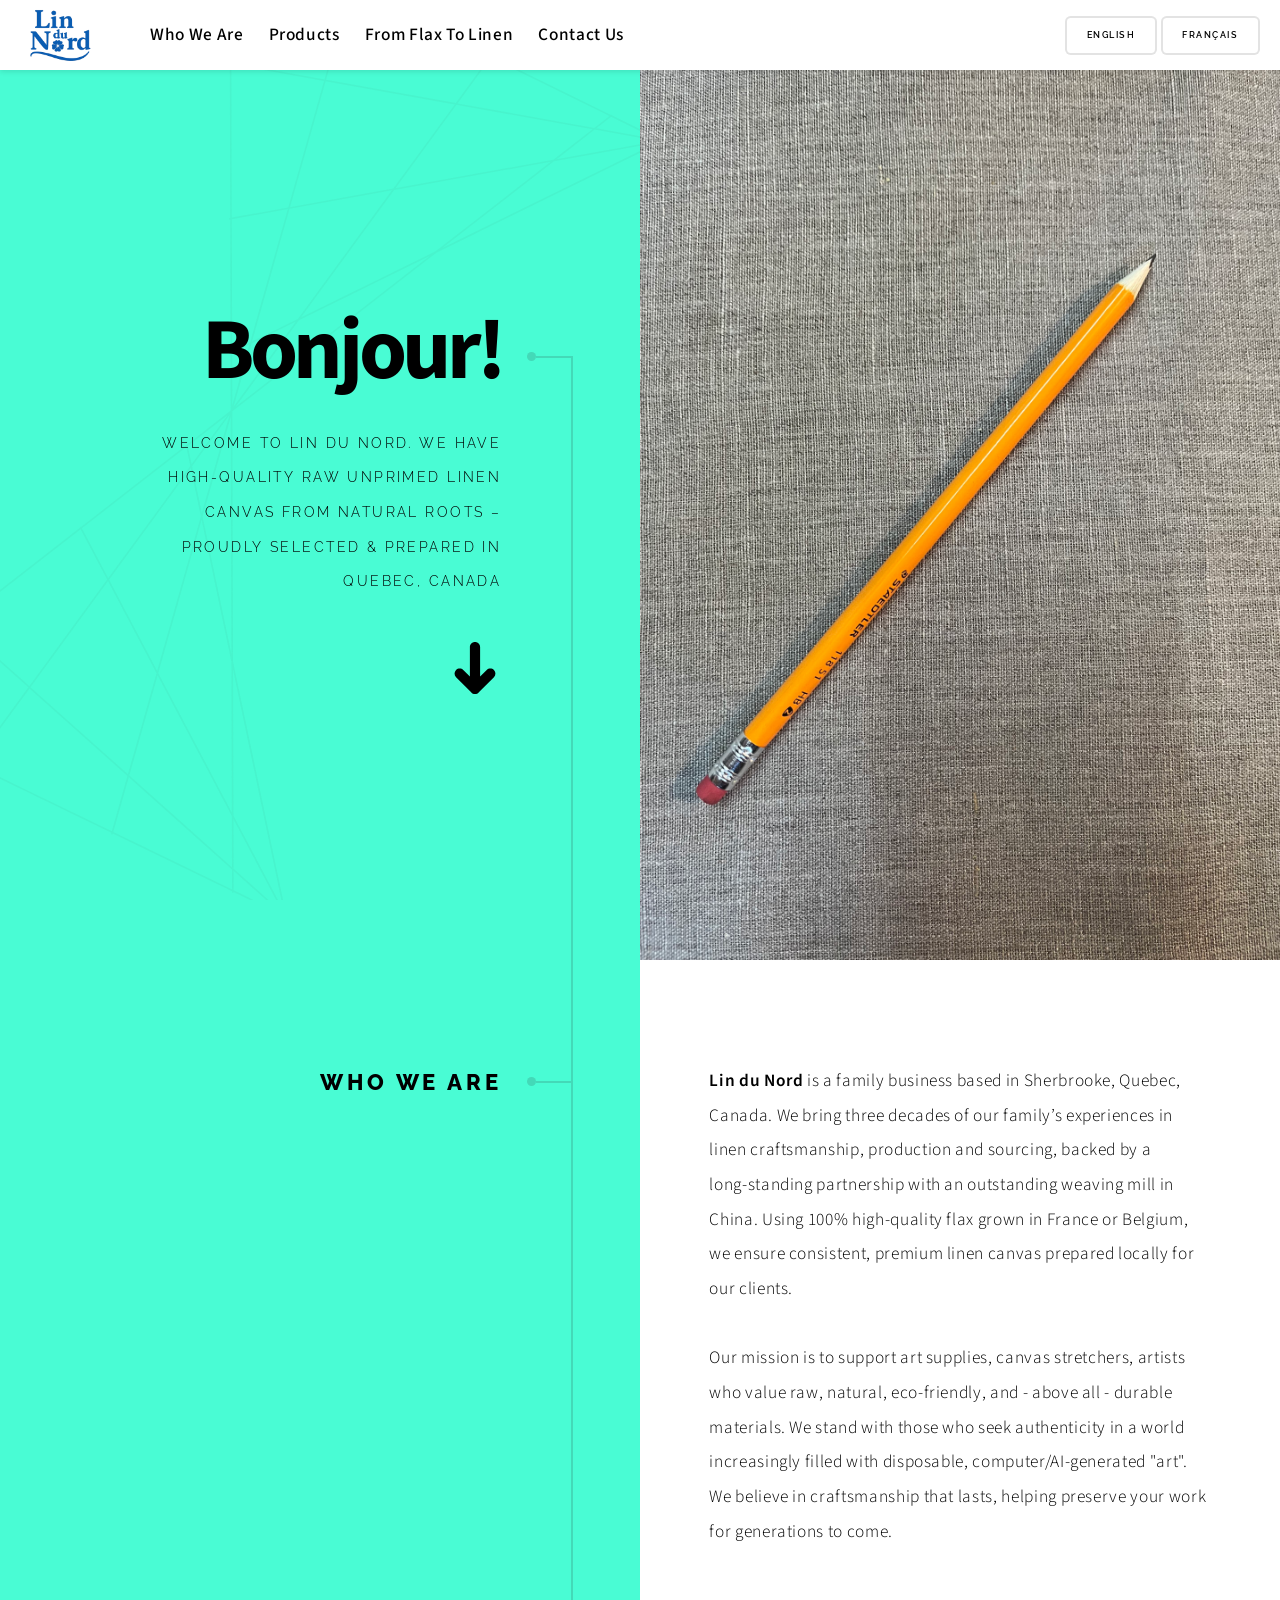
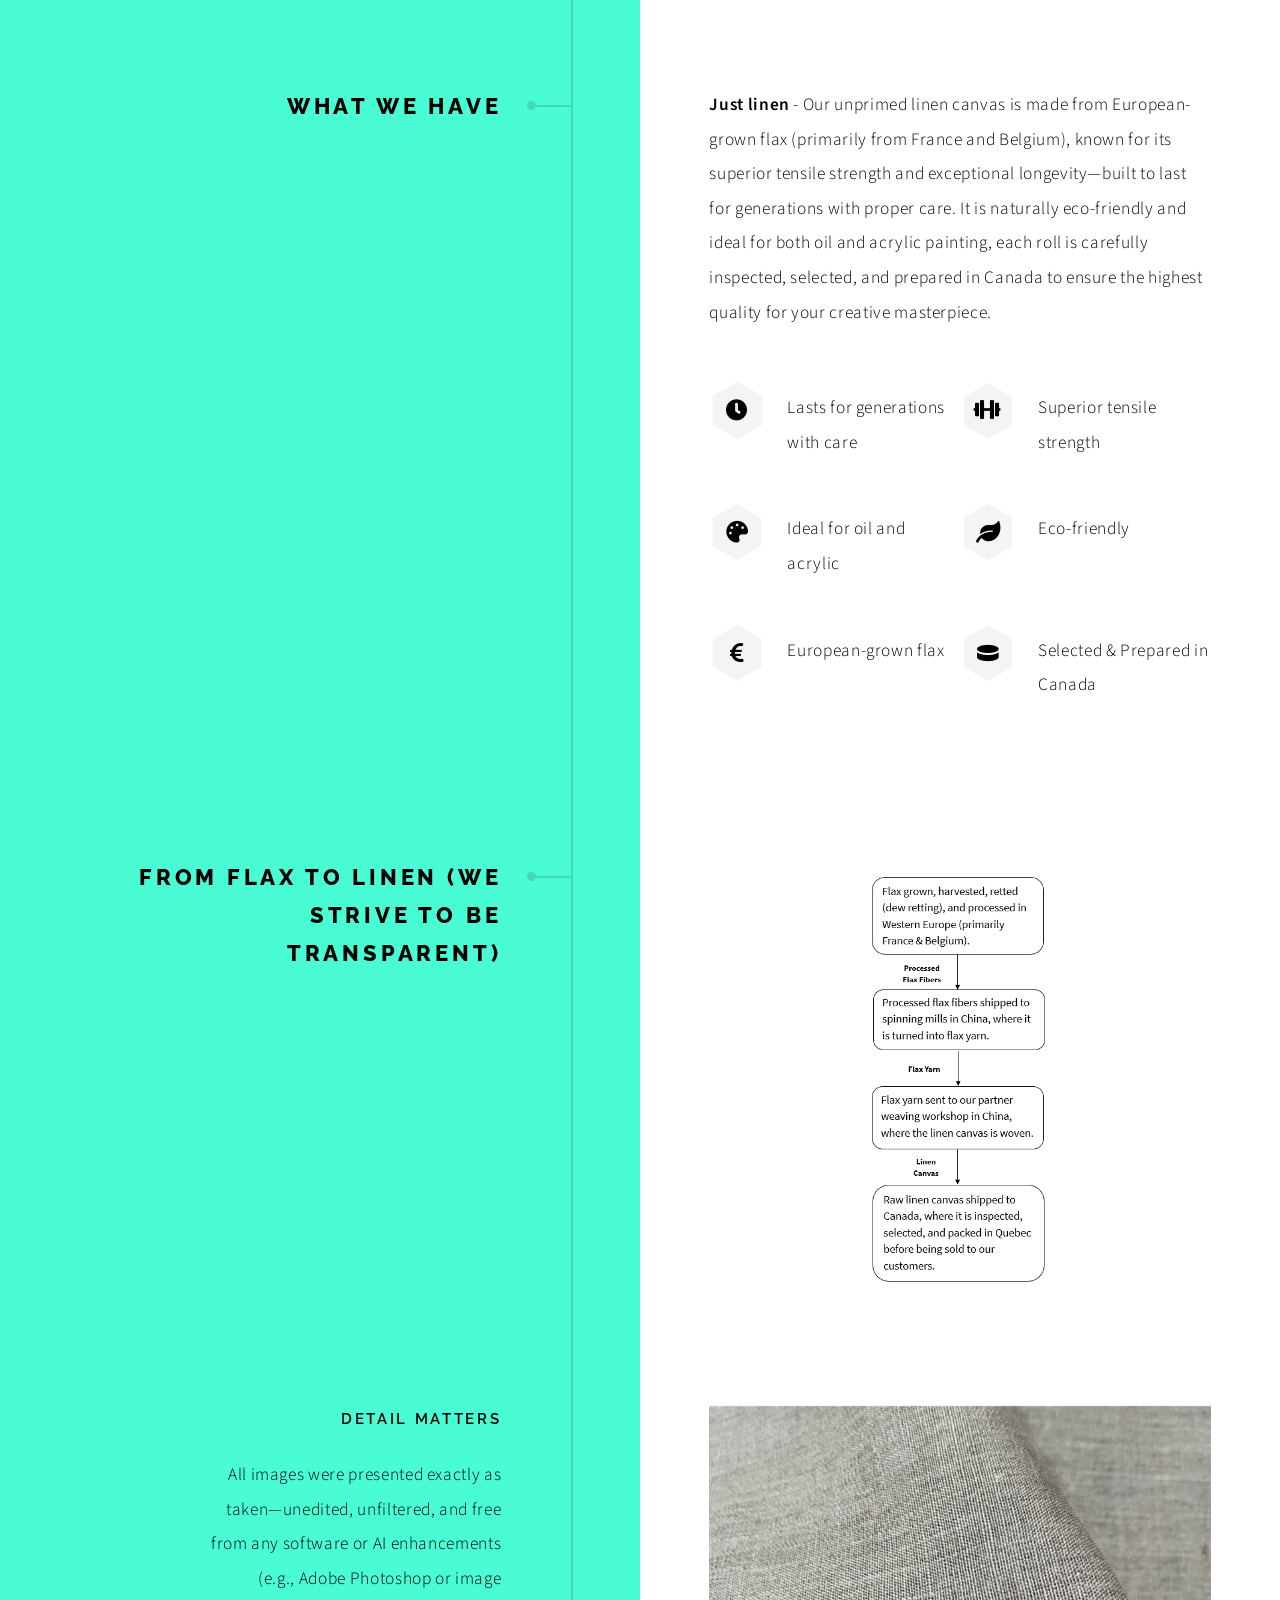
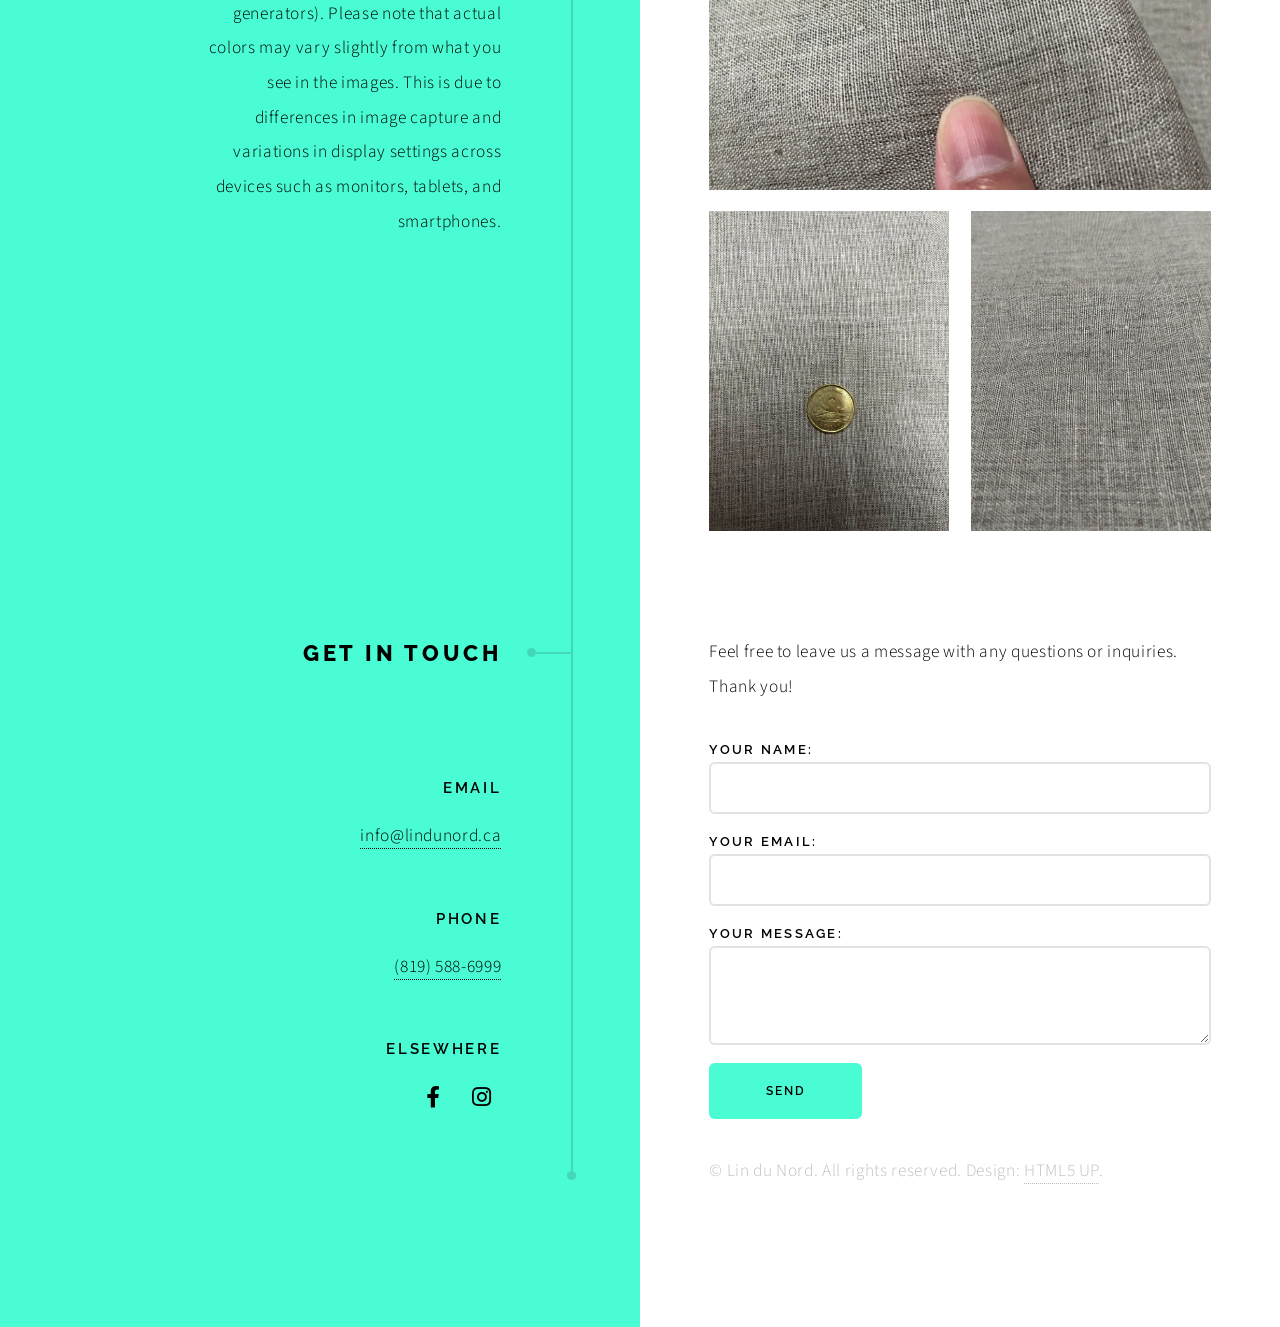
==== commit d585f1b3: "Comment out 'What We Have' nav link Comment out the 'What We Have' navigation link in index.html" ====
--- a/index.html
+++ b/index.html
@@ -24,7 +24,7 @@
 			
 			<nav class="main-nav" style="display: flex; gap: 25px;">
 			<a href="#whoweare" class="nav-link">Who We Are</a>
-			<a href="#whatwehave" class="nav-link">What We Have</a>
+			<!-- <a href="#whatwehave" class="nav-link">What We Have</a> -->
 			<a href="products.html" class="nav-link">Products</a>
 			<a href="#process" class="nav-link">From Flax To Linen</a>
 			<a href="#contact" class="nav-link">Contact Us</a>
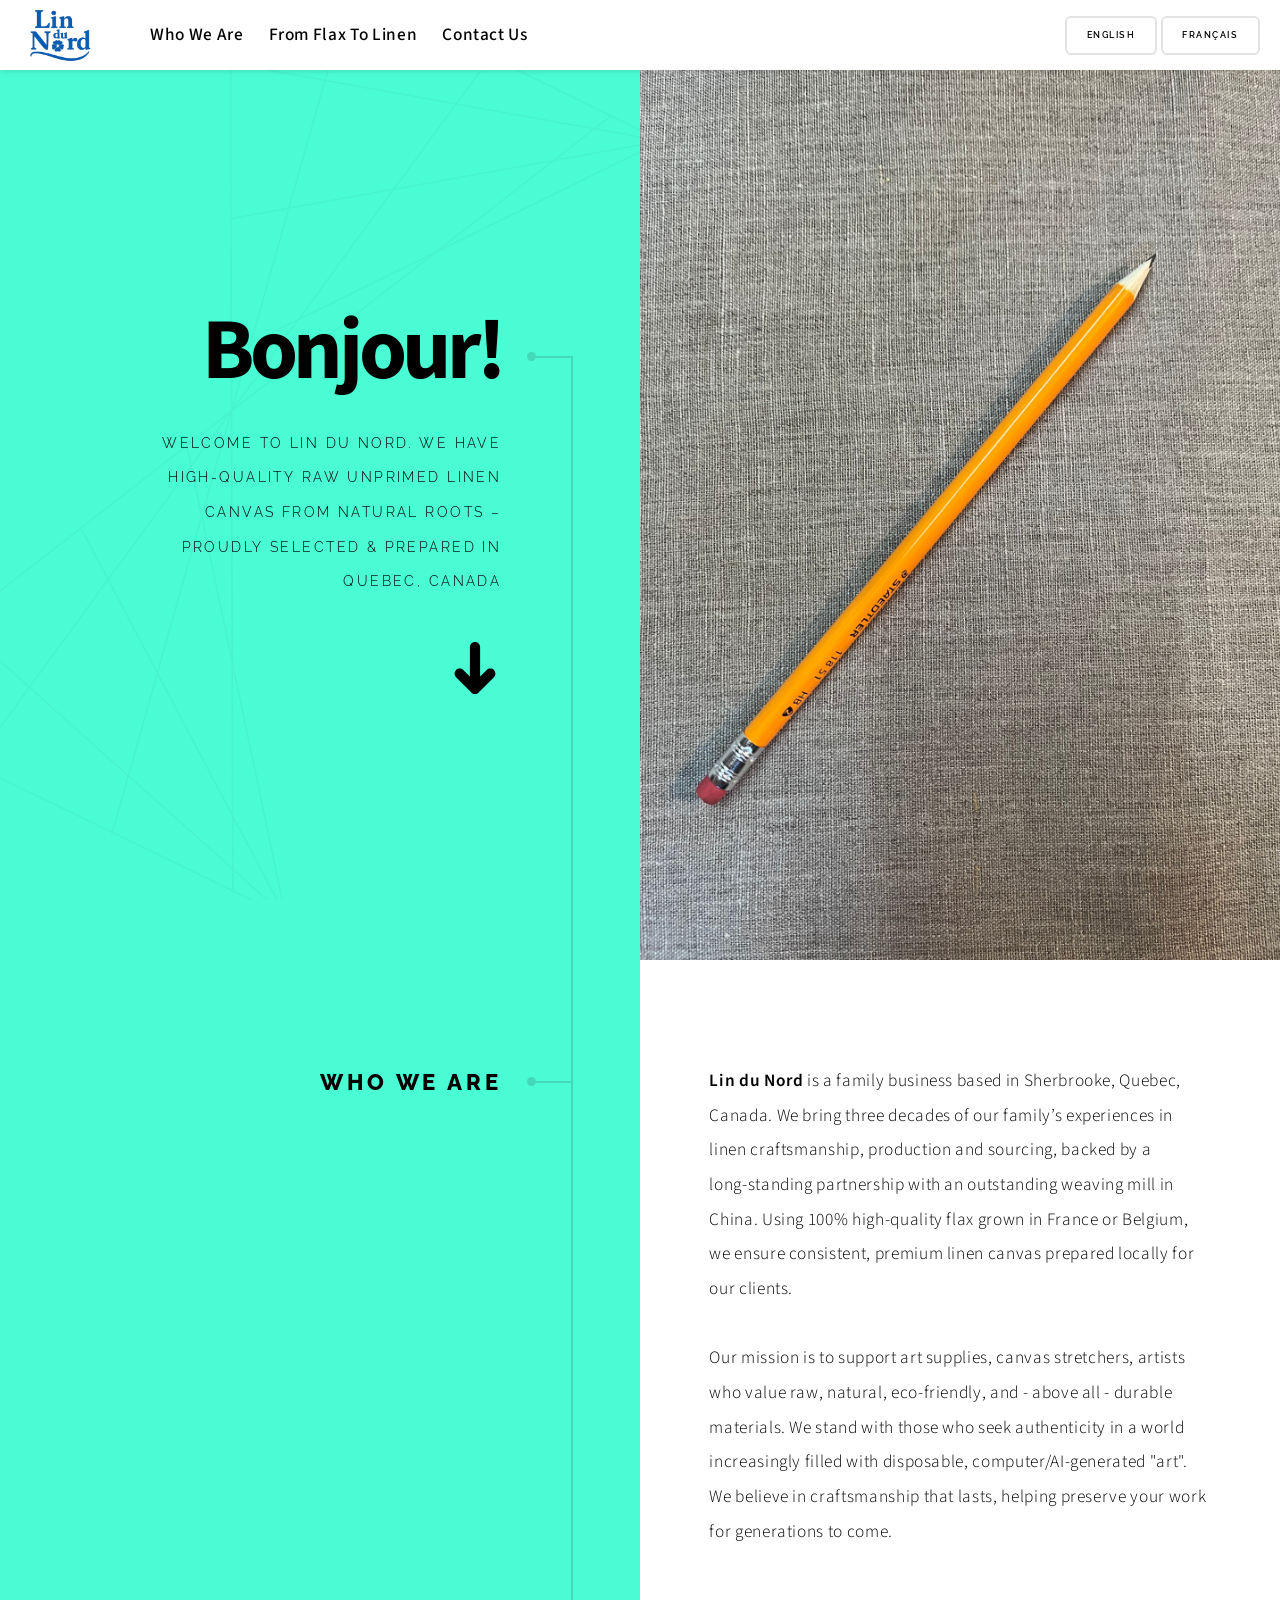
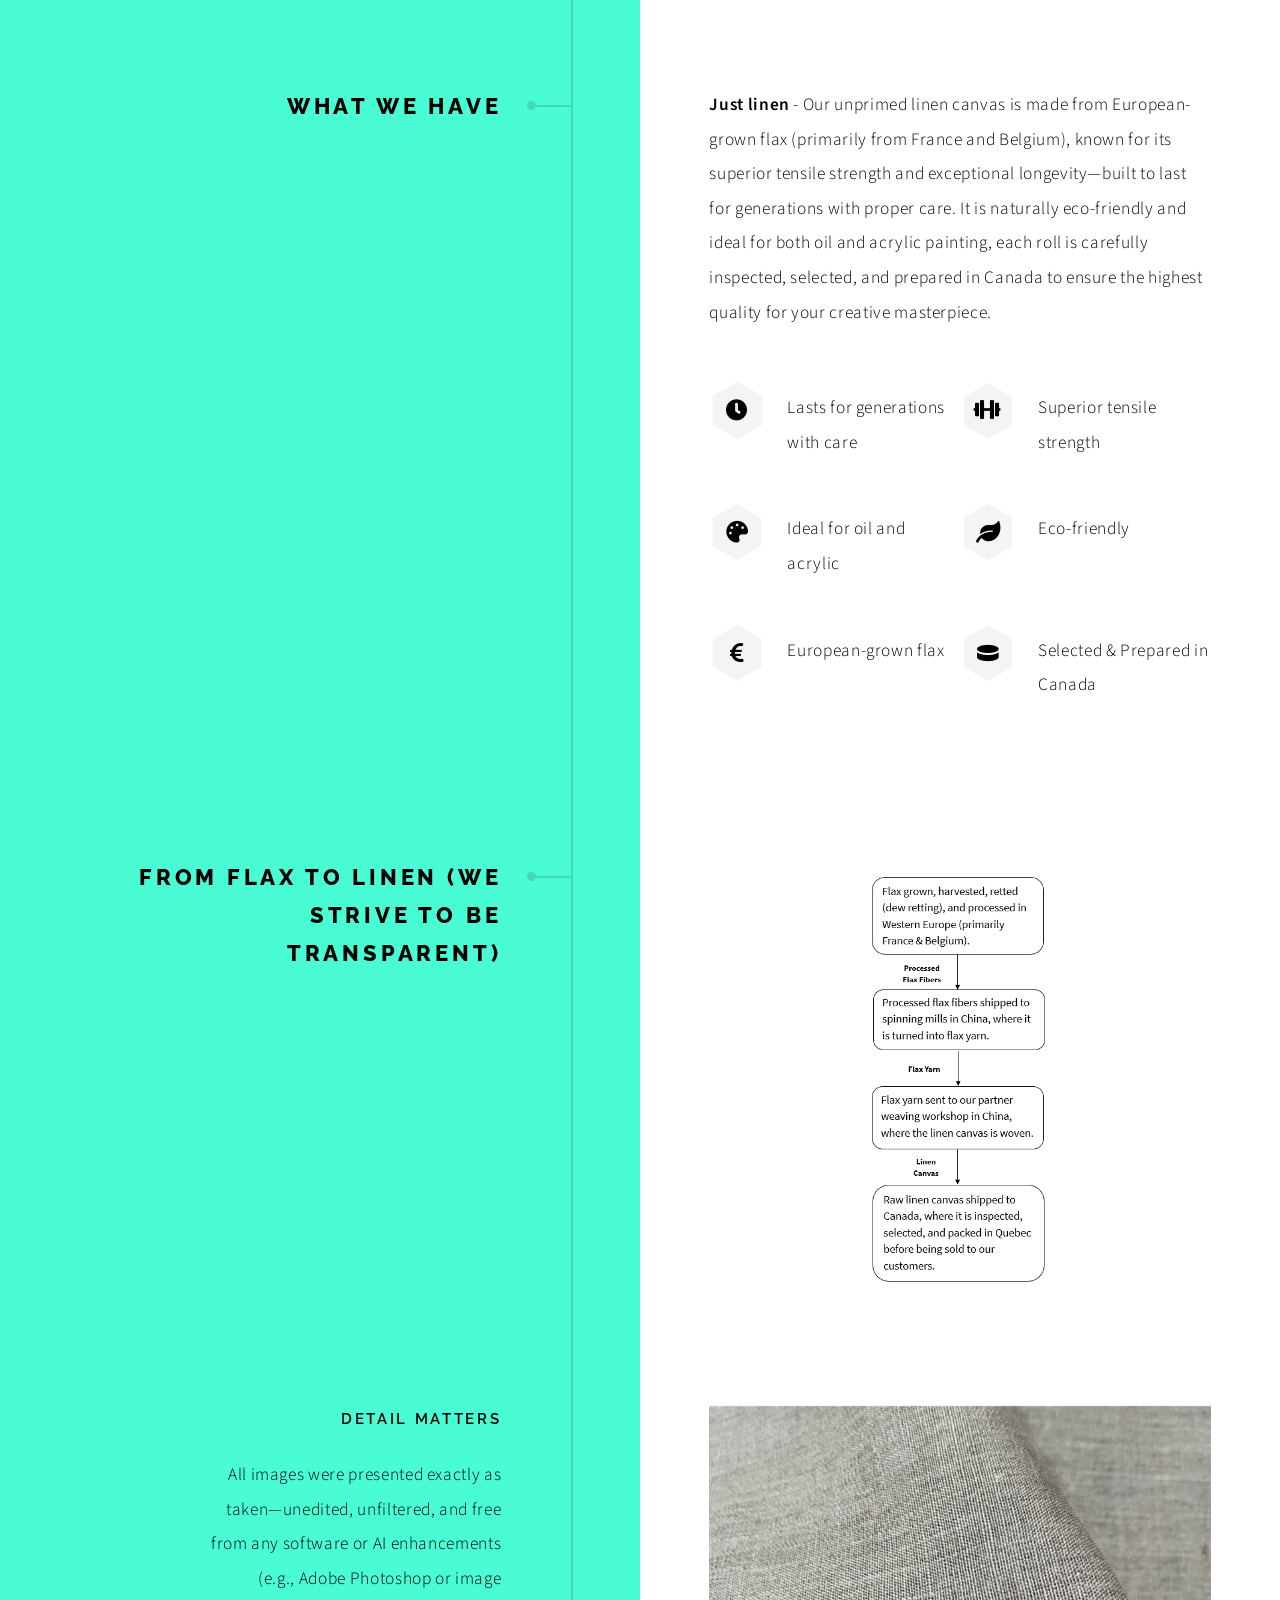
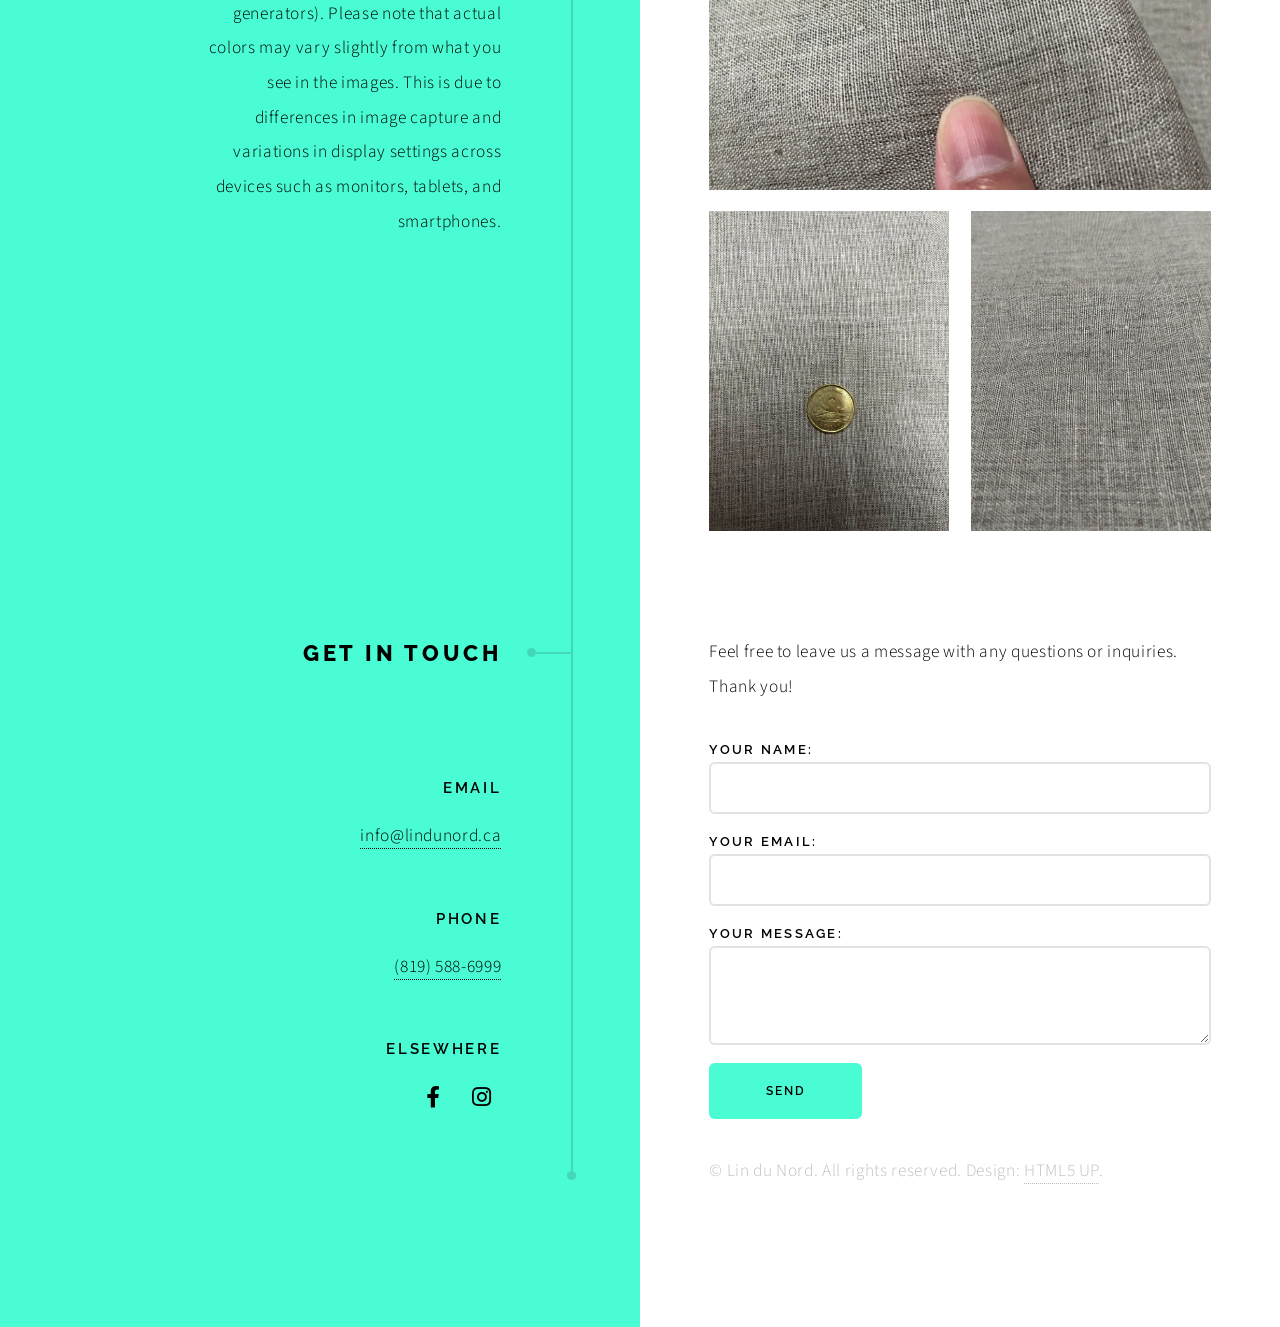
==== commit 6481fc52: "Update index.html" ====
--- a/index.html
+++ b/index.html
@@ -25,7 +25,7 @@
 			<nav class="main-nav" style="display: flex; gap: 25px;">
 			<a href="#whoweare" class="nav-link">Who We Are</a>
 			<!-- <a href="#whatwehave" class="nav-link">What We Have</a> -->
-			<a href="products.html" class="nav-link">Products</a>
+			<!-- <a href="products.html" class="nav-link">Products</a> -->
 			<a href="#process" class="nav-link">From Flax To Linen</a>
 			<a href="#contact" class="nav-link">Contact Us</a>
 			</nav>
